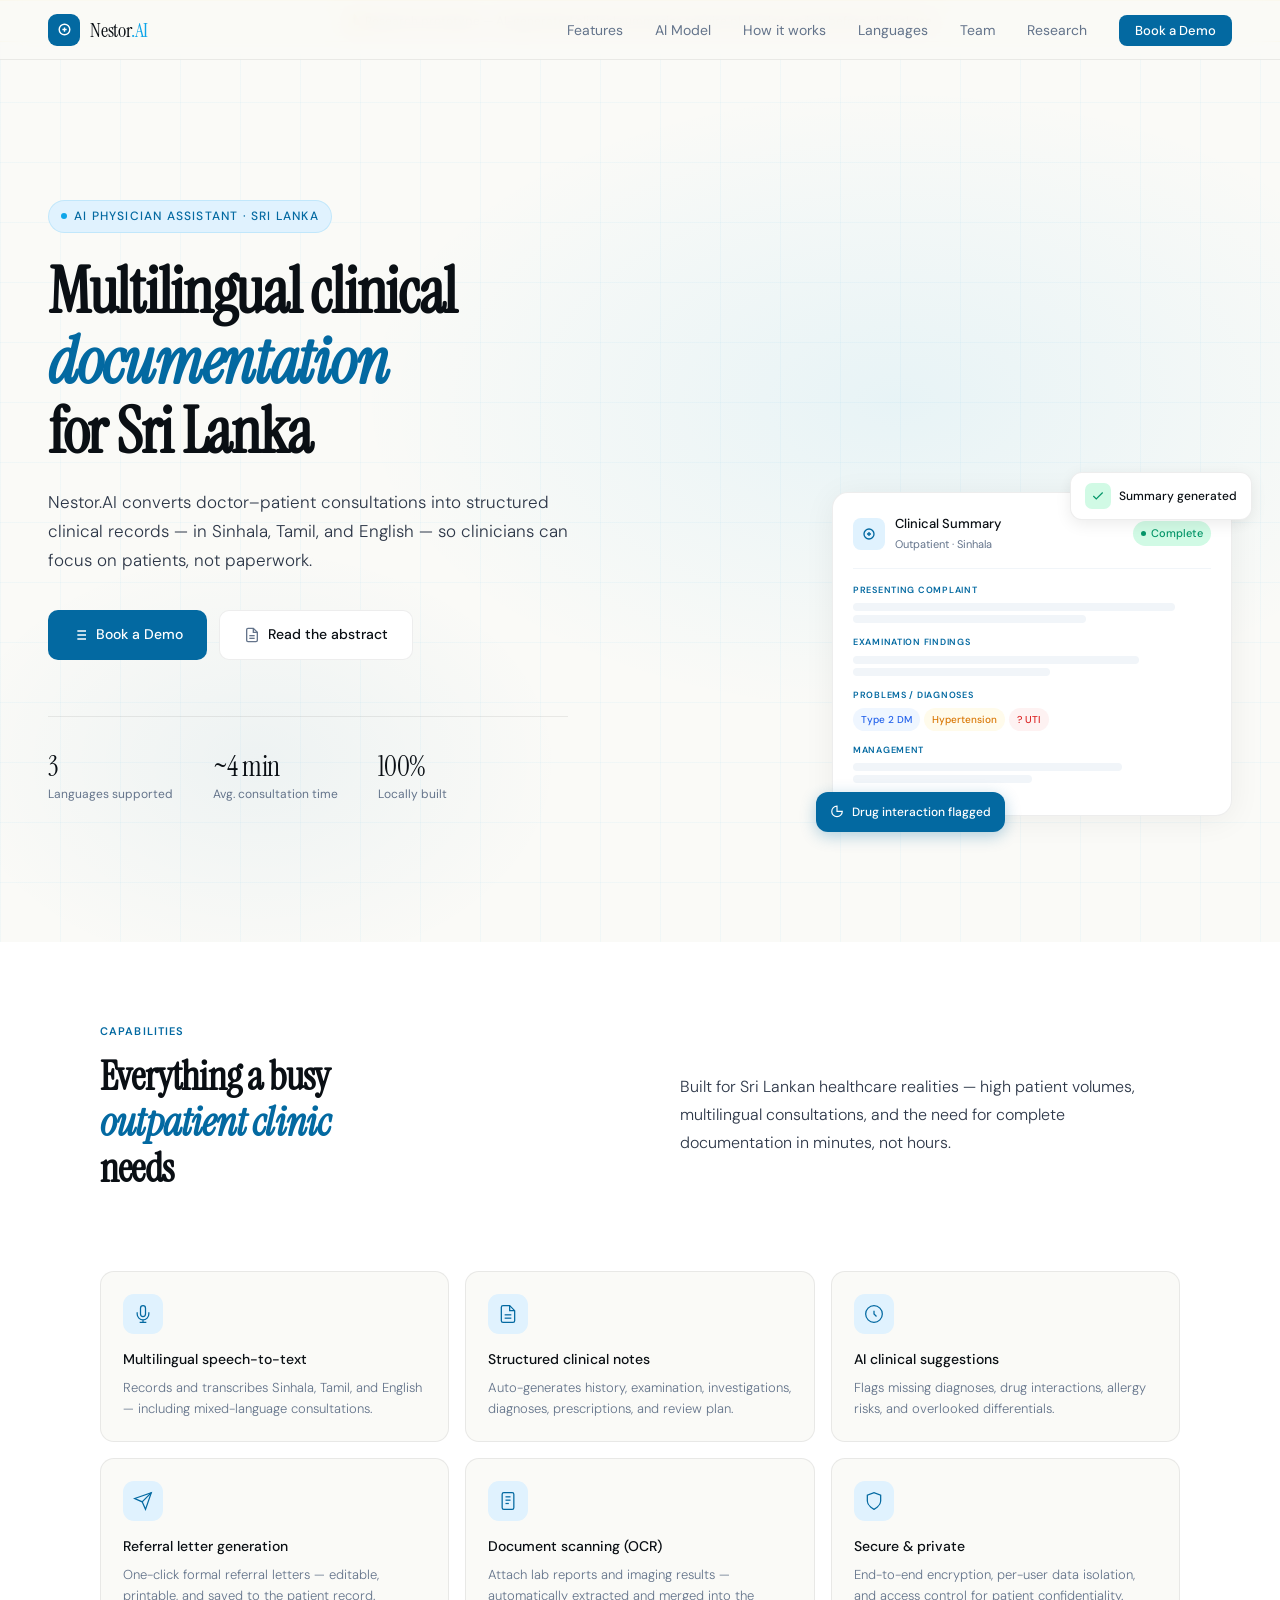
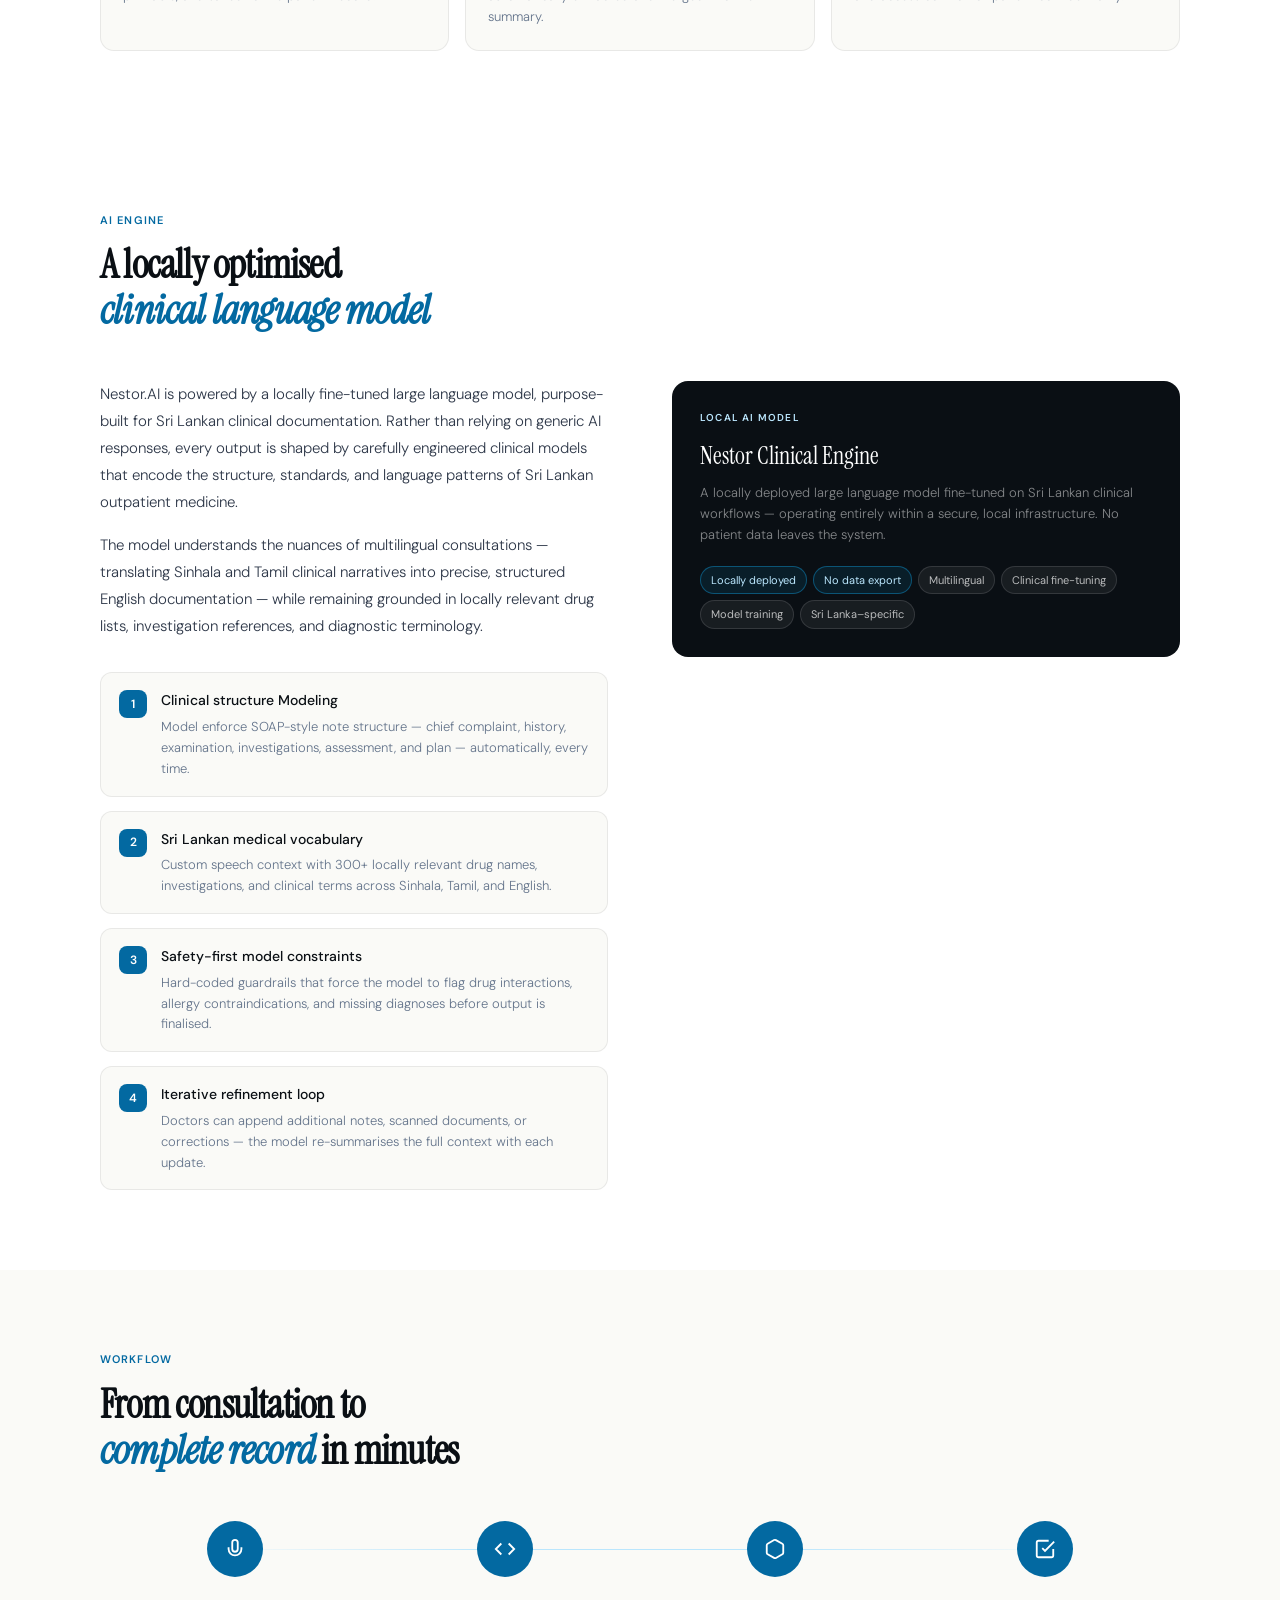
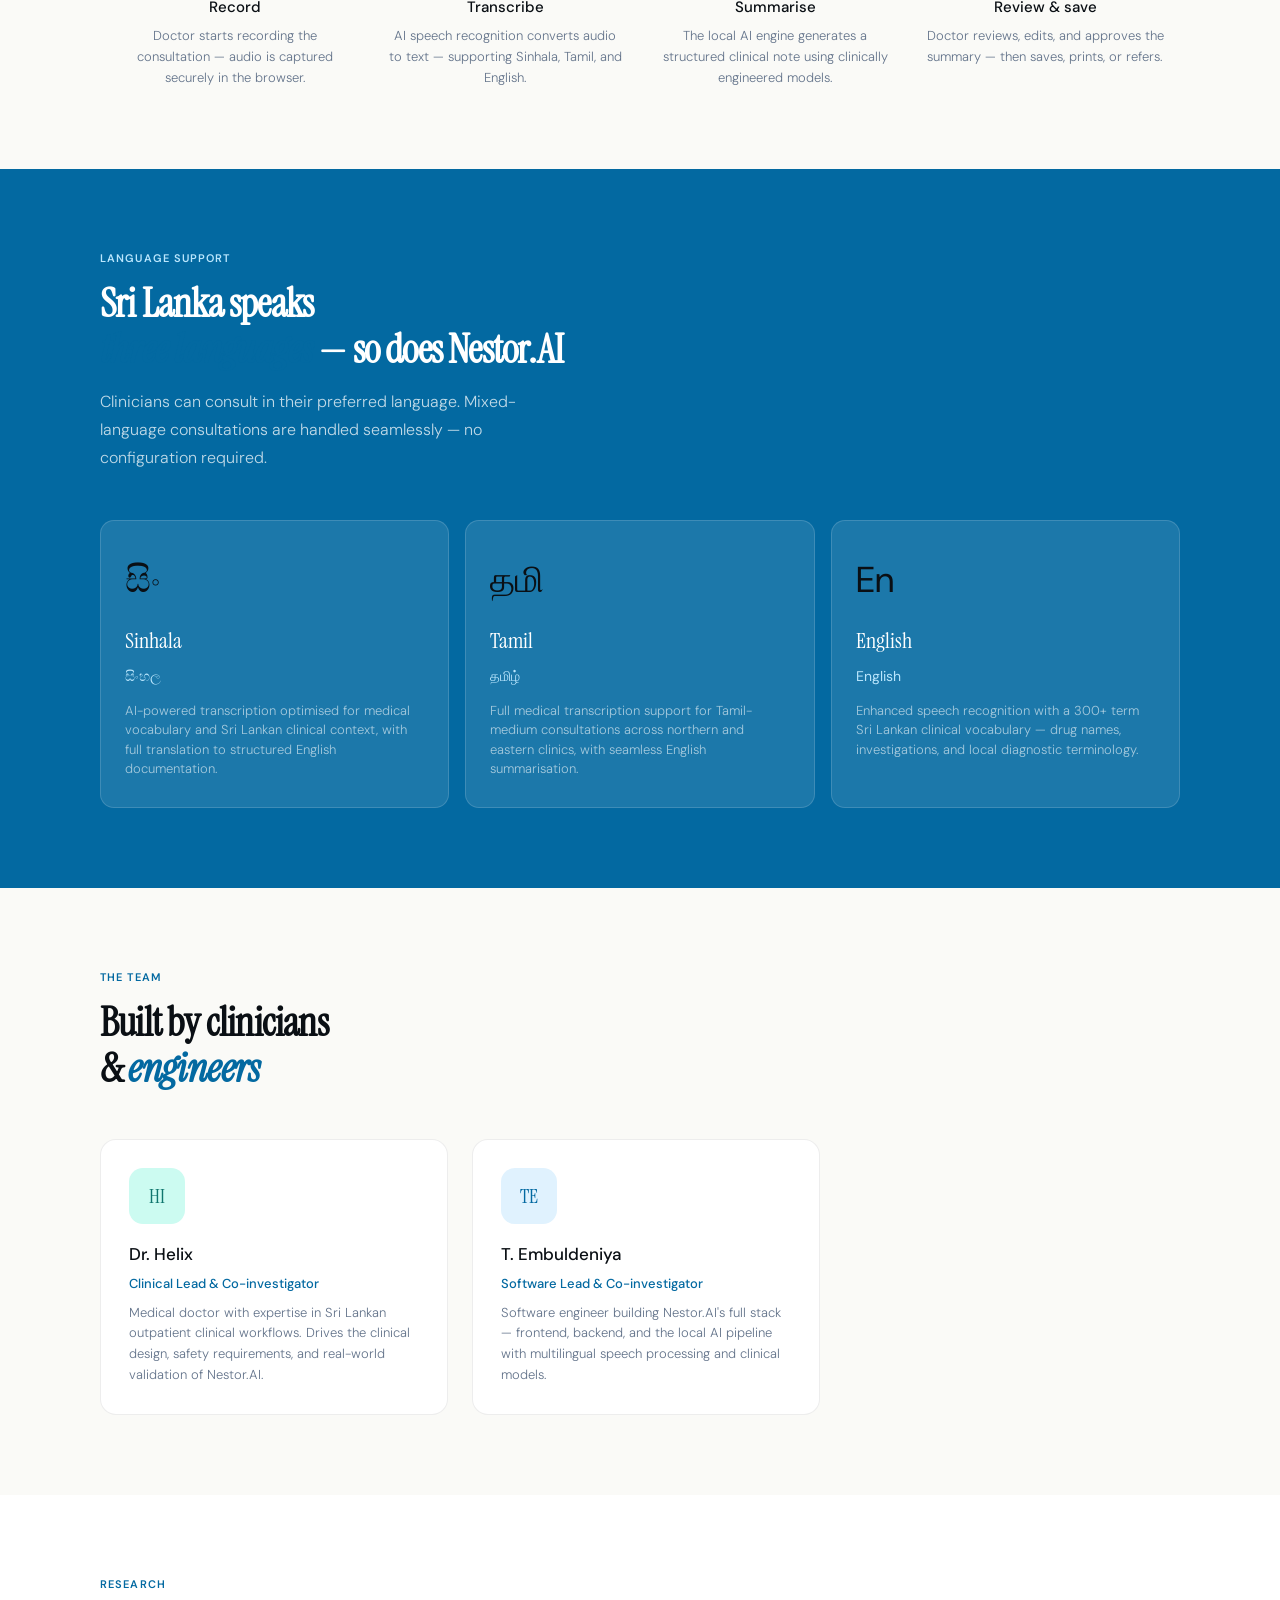
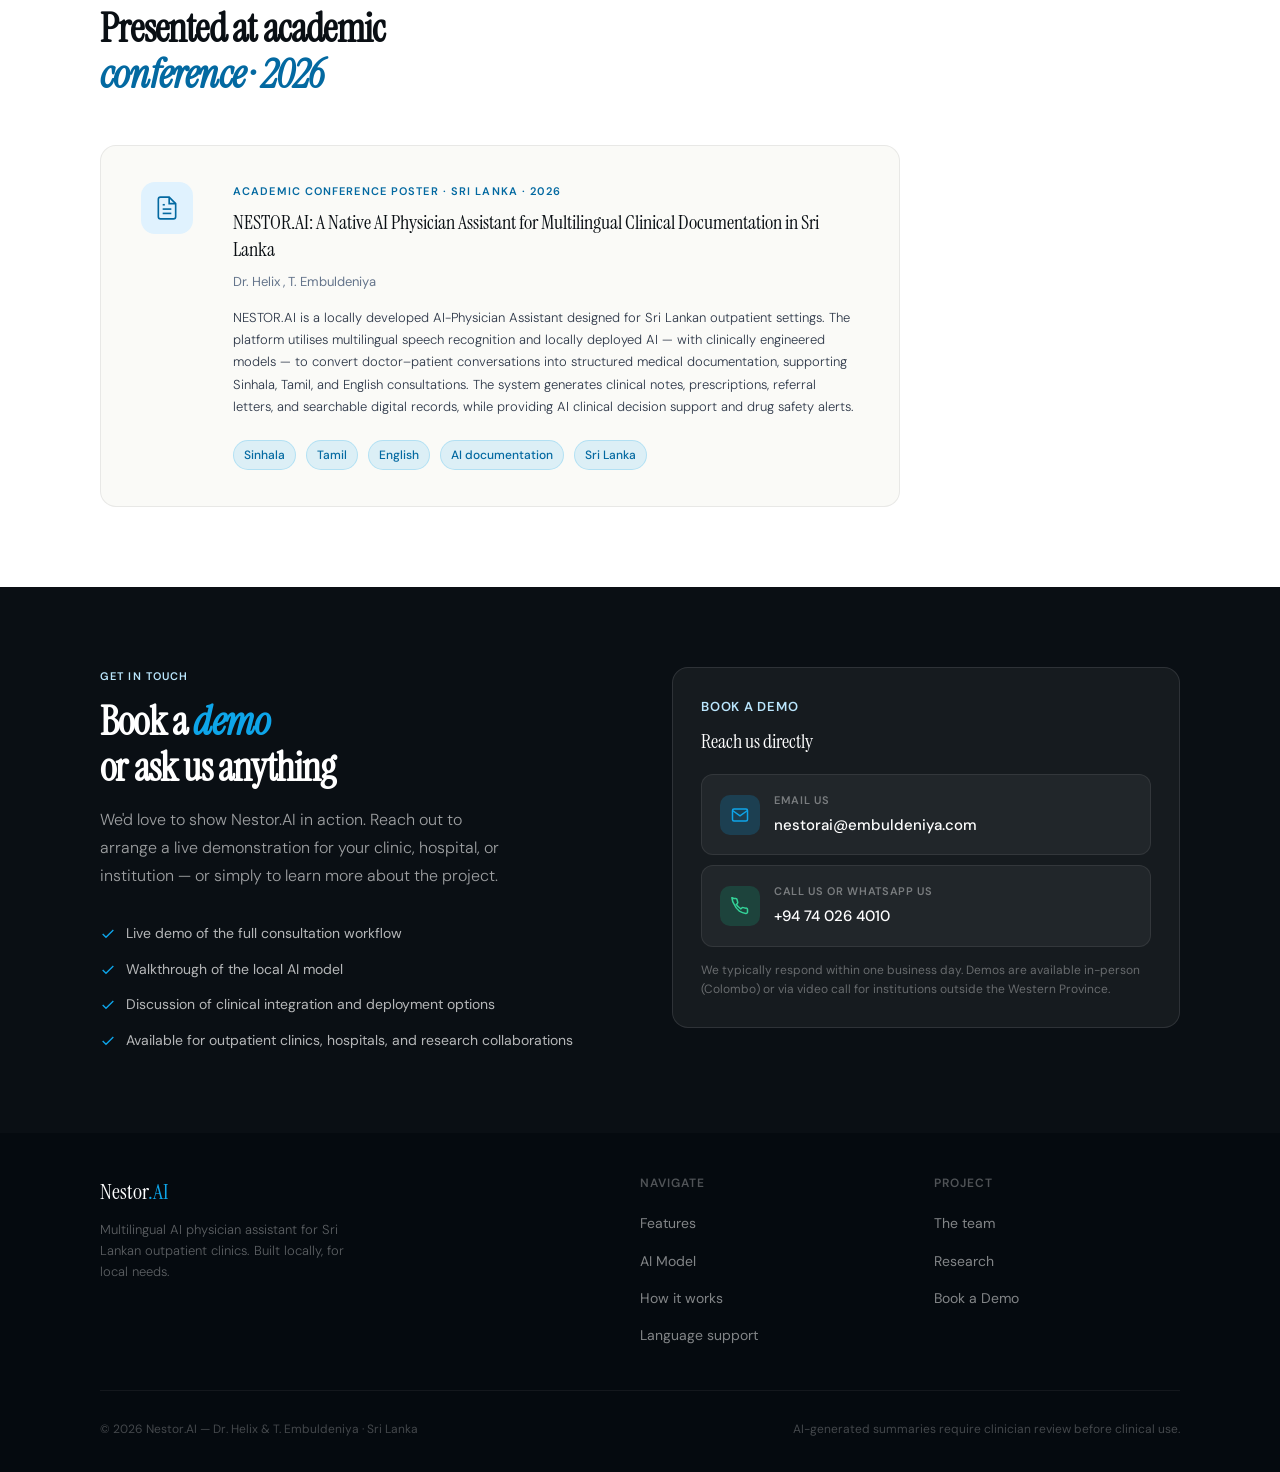
==== index.html @ b570aa09 "fix: correct contact email formatting, update phone label, and revise footer attribution" ====
<!DOCTYPE html>
<html lang="en">

<head>
  <meta charset="UTF-8">
  <meta name="viewport" content="width=device-width, initial-scale=1.0">
  <title>Nestor.AI — AI Physician Assistant for Sri Lanka</title>
  <link rel="preconnect" href="https://fonts.googleapis.com">
  <link
    href="https://fonts.googleapis.com/css2?family=Instrument+Serif:ital@0;1&family=DM+Sans:ital,opsz,wght@0,9..40,300;0,9..40,400;0,9..40,500;1,9..40,300&display=swap"
    rel="stylesheet">
  <style>
    :root {
      --ink: #0a0f14;
      --ink-2: #2d3748;
      --ink-3: #64748b;
      --sky: #0ea5e9;
      --sky-deep: #0369a1;
      --sky-pale: #e0f2fe;
      --sky-mid: #bae6fd;
      --cream: #fafaf7;
      --white: #ffffff;
      --border: rgba(14, 165, 233, 0.15);
      --border-soft: rgba(0, 0, 0, 0.07);
    }

    *,
    *::before,
    *::after {
      box-sizing: border-box;
      margin: 0;
      padding: 0;
    }

    html {
      scroll-behavior: smooth;
    }

    body {
      font-family: 'DM Sans', sans-serif;
      background: var(--cream);
      color: var(--ink);
      font-size: 16px;
      line-height: 1.7;
      overflow-x: hidden;
    }

    /* ── NAV ── */
    nav {
      position: fixed;
      top: 0;
      left: 0;
      right: 0;
      z-index: 100;
      padding: 0 48px;
      height: 60px;
      display: flex;
      align-items: center;
      justify-content: space-between;
      background: rgba(250, 250, 247, 0.88);
      backdrop-filter: blur(12px);
      border-bottom: 1px solid var(--border-soft);
    }

    .nav-brand {
      display: flex;
      align-items: center;
      gap: 10px;
      text-decoration: none;
    }

    .nav-dot {
      width: 32px;
      height: 32px;
      background: var(--sky-deep);
      border-radius: 9px;
      display: flex;
      align-items: center;
      justify-content: center;
    }

    .nav-dot svg {
      width: 17px;
      height: 17px;
      stroke: white;
      fill: none;
    }

    .nav-logo-text {
      font-family: 'Instrument Serif', serif;
      font-size: 20px;
      color: var(--ink);
      letter-spacing: -0.01em;
    }

    .nav-logo-text span {
      color: var(--sky);
    }

    .nav-links {
      display: flex;
      align-items: center;
      gap: 32px;
      list-style: none;
    }

    .nav-links a {
      font-size: 14px;
      font-weight: 400;
      color: var(--ink-3);
      text-decoration: none;
      transition: color 0.2s;
    }

    .nav-links a:hover {
      color: var(--ink);
    }

    .nav-cta {
      background: var(--sky-deep);
      color: white !important;
      padding: 7px 16px;
      border-radius: 8px;
      font-weight: 500 !important;
      font-size: 13px !important;
      transition: background 0.2s !important;
    }

    .nav-cta:hover {
      background: #075985 !important;
      color: white !important;
    }

    /* ── HERO ── */
    .hero {
      min-height: 100vh;
      display: flex;
      align-items: center;
      padding: 100px 48px 80px;
      position: relative;
      overflow: hidden;
    }

    .hero-bg {
      position: absolute;
      inset: 0;
      background: radial-gradient(ellipse 60% 50% at 70% 40%, rgba(14, 165, 233, 0.08) 0%, transparent 70%),
        radial-gradient(ellipse 40% 40% at 20% 80%, rgba(3, 105, 161, 0.05) 0%, transparent 60%);
      pointer-events: none;
    }

    .hero-grid-lines {
      position: absolute;
      inset: 0;
      background-image: linear-gradient(rgba(14, 165, 233, 0.04) 1px, transparent 1px), linear-gradient(90deg, rgba(14, 165, 233, 0.04) 1px, transparent 1px);
      background-size: 60px 60px;
      pointer-events: none;
    }

    .hero-content {
      max-width: 640px;
      position: relative;
      z-index: 1;
      animation: fadeUp 0.8s ease both;
    }

    @keyframes fadeUp {
      from {
        opacity: 0;
        transform: translateY(28px);
      }

      to {
        opacity: 1;
        transform: translateY(0);
      }
    }

    .hero-eyebrow {
      display: inline-flex;
      align-items: center;
      gap: 7px;
      font-size: 12px;
      font-weight: 500;
      letter-spacing: 0.1em;
      text-transform: uppercase;
      color: var(--sky-deep);
      background: var(--sky-pale);
      border: 1px solid var(--border);
      padding: 5px 12px;
      border-radius: 20px;
      margin-bottom: 24px;
    }

    .hero-eyebrow span {
      width: 6px;
      height: 6px;
      background: var(--sky);
      border-radius: 50%;
      animation: pulse 2s ease-in-out infinite;
    }

    @keyframes pulse {

      0%,
      100% {
        opacity: 1;
        transform: scale(1);
      }

      50% {
        opacity: 0.5;
        transform: scale(0.8);
      }
    }

    .hero h1 {
      font-family: 'Instrument Serif', serif;
      font-size: clamp(40px, 5.5vw, 64px);
      line-height: 1.1;
      letter-spacing: -0.02em;
      color: var(--ink);
      margin-bottom: 20px;
    }

    .hero h1 em {
      font-style: italic;
      color: var(--sky-deep);
    }

    .hero-sub {
      font-size: 17px;
      font-weight: 300;
      color: var(--ink-2);
      line-height: 1.7;
      max-width: 520px;
      margin-bottom: 36px;
    }

    .hero-actions {
      display: flex;
      gap: 12px;
      flex-wrap: wrap;
      margin-bottom: 56px;
    }

    .btn-primary {
      display: inline-flex;
      align-items: center;
      gap: 8px;
      background: var(--sky-deep);
      color: white;
      padding: 12px 24px;
      border-radius: 10px;
      font-size: 14px;
      font-weight: 500;
      text-decoration: none;
      transition: background 0.2s, transform 0.15s;
      border: none;
      cursor: pointer;
    }

    .btn-primary:hover {
      background: #075985;
      transform: translateY(-1px);
    }

    .btn-primary svg {
      width: 16px;
      height: 16px;
      stroke: white;
      fill: none;
    }

    .btn-secondary {
      display: inline-flex;
      align-items: center;
      gap: 8px;
      background: white;
      color: var(--ink);
      padding: 12px 24px;
      border-radius: 10px;
      font-size: 14px;
      font-weight: 500;
      text-decoration: none;
      border: 1px solid var(--border-soft);
      transition: border-color 0.2s, transform 0.15s;
      cursor: pointer;
    }

    .btn-secondary:hover {
      border-color: var(--sky-mid);
      transform: translateY(-1px);
    }

    .btn-secondary svg {
      width: 16px;
      height: 16px;
      stroke: var(--ink-3);
      fill: none;
    }

    .hero-stats {
      display: flex;
      gap: 40px;
      padding-top: 36px;
      border-top: 1px solid var(--border-soft);
    }

    .stat-num {
      font-family: 'Instrument Serif', serif;
      font-size: 28px;
      color: var(--ink);
      letter-spacing: -0.02em;
      line-height: 1;
      margin-bottom: 3px;
    }

    .stat-label {
      font-size: 12px;
      color: var(--ink-3);
      font-weight: 400;
    }

    /* Hero visual */
    .hero-visual {
      position: absolute;
      right: 48px;
      top: 50%;
      transform: translateY(-50%);
      width: 400px;
      animation: fadeUp 1s 0.2s ease both;
    }

    .mock-card {
      background: white;
      border: 1px solid var(--border-soft);
      border-radius: 16px;
      padding: 20px;
      box-shadow: 0 4px 32px rgba(0, 0, 0, 0.06);
    }

    .mock-header {
      display: flex;
      align-items: center;
      gap: 10px;
      padding-bottom: 14px;
      border-bottom: 1px solid #f1f5f9;
      margin-bottom: 14px;
    }

    .mock-avatar {
      width: 32px;
      height: 32px;
      background: var(--sky-pale);
      border-radius: 8px;
      display: flex;
      align-items: center;
      justify-content: center;
    }

    .mock-avatar svg {
      width: 16px;
      height: 16px;
      stroke: var(--sky-deep);
      fill: none;
    }

    .mock-title {
      font-size: 13px;
      font-weight: 500;
      color: var(--ink);
    }

    .mock-sub {
      font-size: 11px;
      color: var(--ink-3);
    }

    .mock-status {
      margin-left: auto;
      display: flex;
      align-items: center;
      gap: 5px;
      font-size: 11px;
      color: #059669;
      background: #d1fae5;
      padding: 3px 8px;
      border-radius: 20px;
      font-weight: 500;
    }

    .mock-status span {
      width: 5px;
      height: 5px;
      background: #059669;
      border-radius: 50%;
    }

    .mock-section {
      margin-bottom: 12px;
    }

    .mock-label {
      font-size: 9px;
      font-weight: 600;
      letter-spacing: 0.08em;
      text-transform: uppercase;
      color: var(--sky-deep);
      margin-bottom: 5px;
    }

    .mock-line {
      height: 8px;
      background: #f1f5f9;
      border-radius: 4px;
      margin-bottom: 4px;
    }

    .mock-pills {
      display: flex;
      gap: 4px;
      flex-wrap: wrap;
    }

    .mock-pill {
      font-size: 10px;
      padding: 3px 8px;
      border-radius: 12px;
      font-weight: 500;
    }

    .pill-red {
      background: #fef2f2;
      color: #dc2626;
    }

    .pill-blue {
      background: #eff6ff;
      color: #2563eb;
    }

    .pill-amber {
      background: #fffbeb;
      color: #d97706;
    }

    .mock-floating {
      position: absolute;
      top: -20px;
      right: -20px;
      background: white;
      border: 1px solid var(--border-soft);
      border-radius: 12px;
      padding: 10px 14px;
      box-shadow: 0 4px 16px rgba(0, 0, 0, 0.08);
      display: flex;
      align-items: center;
      gap: 8px;
      font-size: 12px;
      font-weight: 500;
      color: var(--ink);
      animation: float 4s ease-in-out infinite;
    }

    @keyframes float {

      0%,
      100% {
        transform: translateY(0);
      }

      50% {
        transform: translateY(-6px);
      }
    }

    .mock-floating-icon {
      width: 26px;
      height: 26px;
      background: #d1fae5;
      border-radius: 7px;
      display: flex;
      align-items: center;
      justify-content: center;
    }

    .mock-floating-icon svg {
      width: 14px;
      height: 14px;
      stroke: #059669;
      fill: none;
    }

    .mock-floating-2 {
      position: absolute;
      bottom: -16px;
      left: -16px;
      background: var(--sky-deep);
      border-radius: 12px;
      padding: 10px 14px;
      display: flex;
      align-items: center;
      gap: 8px;
      font-size: 12px;
      font-weight: 500;
      color: white;
      animation: float 4s 1s ease-in-out infinite;
      box-shadow: 0 4px 16px rgba(3, 105, 161, 0.3);
    }

    /* ── SECTION BASE ── */
    section {
      padding: 80px 48px;
    }

    .section-inner {
      max-width: 1080px;
      margin: 0 auto;
    }

    .section-label {
      font-size: 11px;
      font-weight: 600;
      letter-spacing: 0.1em;
      text-transform: uppercase;
      color: var(--sky-deep);
      margin-bottom: 12px;
    }

    .section-title {
      font-family: 'Instrument Serif', serif;
      font-size: clamp(28px, 3.5vw, 40px);
      line-height: 1.15;
      letter-spacing: -0.02em;
      color: var(--ink);
      margin-bottom: 16px;
    }

    .section-title em {
      font-style: italic;
      color: var(--sky-deep);
    }

    .section-body {
      font-size: 16px;
      font-weight: 300;
      color: var(--ink-2);
      max-width: 520px;
      line-height: 1.75;
    }

    /* ── FEATURES ── */
    #features {
      background: white;
    }

    .features-intro {
      display: grid;
      grid-template-columns: 1fr 1fr;
      gap: 80px;
      align-items: center;
      margin-bottom: 64px;
    }

    .feature-grid {
      display: grid;
      grid-template-columns: repeat(3, 1fr);
      gap: 16px;
    }

    .feat-card {
      background: var(--cream);
      border: 1px solid var(--border-soft);
      border-radius: 14px;
      padding: 22px;
      transition: box-shadow 0.2s, transform 0.2s;
    }

    .feat-card:hover {
      box-shadow: 0 8px 32px rgba(0, 0, 0, 0.06);
      transform: translateY(-2px);
    }

    .feat-icon {
      width: 40px;
      height: 40px;
      border-radius: 11px;
      background: var(--sky-pale);
      display: flex;
      align-items: center;
      justify-content: center;
      margin-bottom: 14px;
    }

    .feat-icon svg {
      width: 20px;
      height: 20px;
      stroke: var(--sky-deep);
      fill: none;
    }

    .feat-name {
      font-size: 14px;
      font-weight: 500;
      color: var(--ink);
      margin-bottom: 6px;
    }

    .feat-desc {
      font-size: 13px;
      font-weight: 300;
      color: var(--ink-3);
      line-height: 1.6;
    }

    /* ── FLOW ── */
    #how-it-works {
      background: var(--cream);
    }

    .flow-steps {
      display: grid;
      grid-template-columns: repeat(4, 1fr);
      gap: 0;
      position: relative;
      margin-top: 48px;
    }

    .flow-steps::before {
      content: '';
      position: absolute;
      top: 28px;
      left: 10%;
      right: 10%;
      height: 1px;
      background: linear-gradient(90deg, transparent, var(--sky-mid), var(--sky-mid), transparent);
    }

    .flow-step {
      text-align: center;
      padding: 0 16px;
      position: relative;
    }

    .step-icon {
      width: 56px;
      height: 56px;
      background: var(--sky-deep);
      border-radius: 50%;
      display: flex;
      align-items: center;
      justify-content: center;
      margin: 0 auto 18px;
      position: relative;
      z-index: 1;
    }

    .step-icon svg {
      width: 22px;
      height: 22px;
      stroke: white;
      fill: none;
    }

    .step-title {
      font-size: 15px;
      font-weight: 500;
      color: var(--ink);
      margin-bottom: 6px;
    }

    .step-desc {
      font-size: 13px;
      font-weight: 300;
      color: var(--ink-3);
      line-height: 1.6;
    }

    /* ── LOCAL AI MODEL ── */
    #ai-model {
      background: white;
    }

    .ai-model-layout {
      display: grid;
      grid-template-columns: 1fr 1fr;
      gap: 64px;
      align-items: start;
      margin-top: 48px;
    }

    .ai-model-intro {}

    .ai-model-intro p {
      font-size: 15px;
      font-weight: 300;
      color: var(--ink-2);
      line-height: 1.8;
      margin-bottom: 16px;
    }

    .prompt-pillars {
      display: flex;
      flex-direction: column;
      gap: 14px;
      margin-top: 32px;
    }

    .pillar {
      display: flex;
      align-items: flex-start;
      gap: 14px;
      background: var(--cream);
      border: 1px solid var(--border-soft);
      border-radius: 12px;
      padding: 16px 18px;
      transition: border-color 0.2s, box-shadow 0.2s;
    }

    .pillar:hover {
      border-color: var(--sky-mid);
      box-shadow: 0 4px 20px rgba(14, 165, 233, 0.07);
    }

    .pillar-num {
      width: 28px;
      height: 28px;
      border-radius: 8px;
      background: var(--sky-deep);
      color: white;
      font-size: 12px;
      font-weight: 600;
      display: flex;
      align-items: center;
      justify-content: center;
      flex-shrink: 0;
      margin-top: 1px;
    }

    .pillar-title {
      font-size: 14px;
      font-weight: 500;
      color: var(--ink);
      margin-bottom: 4px;
    }

    .pillar-desc {
      font-size: 13px;
      font-weight: 300;
      color: var(--ink-3);
      line-height: 1.6;
    }

    .ai-model-right {}

    .model-card {
      background: var(--ink);
      border-radius: 16px;
      padding: 28px;
      color: white;
      margin-bottom: 16px;
    }

    .model-card-label {
      font-size: 10px;
      font-weight: 600;
      letter-spacing: 0.12em;
      text-transform: uppercase;
      color: var(--sky-mid);
      margin-bottom: 10px;
    }

    .model-card-name {
      font-family: 'Instrument Serif', serif;
      font-size: 24px;
      color: white;
      margin-bottom: 6px;
    }

    .model-card-sub {
      font-size: 13px;
      color: rgba(255, 255, 255, 0.5);
      font-weight: 300;
      margin-bottom: 20px;
      line-height: 1.6;
    }

    .model-badges {
      display: flex;
      flex-wrap: wrap;
      gap: 6px;
    }

    .model-badge {
      font-size: 11px;
      padding: 4px 10px;
      border-radius: 20px;
      border: 1px solid rgba(255, 255, 255, 0.12);
      color: rgba(255, 255, 255, 0.7);
      background: rgba(255, 255, 255, 0.06);
    }

    .model-badge.highlight {
      border-color: rgba(14, 165, 233, 0.4);
      color: var(--sky-mid);
      background: rgba(14, 165, 233, 0.1);
    }

    .prompt-samples {
      display: flex;
      flex-direction: column;
      gap: 10px;
    }

    .prompt-sample {
      background: var(--cream);
      border: 1px solid var(--border-soft);
      border-radius: 10px;
      padding: 14px 16px;
      display: flex;
      align-items: flex-start;
      gap: 10px;
    }

    .prompt-tag {
      font-size: 10px;
      font-weight: 600;
      letter-spacing: 0.06em;
      text-transform: uppercase;
      color: var(--sky-deep);
      background: var(--sky-pale);
      padding: 2px 8px;
      border-radius: 6px;
      flex-shrink: 0;
      margin-top: 1px;
    }

    .prompt-text {
      font-size: 12px;
      color: var(--ink-2);
      line-height: 1.55;
      font-style: italic;
    }

    /* ── LANGUAGES ── */
    #languages {
      background: var(--sky-deep);
    }

    #languages .section-label {
      color: var(--sky-mid);
    }

    #languages .section-title {
      color: white;
    }

    #languages .section-body {
      color: rgba(255, 255, 255, 0.75);
      max-width: 440px;
    }

    .lang-grid {
      display: grid;
      grid-template-columns: repeat(3, 1fr);
      gap: 16px;
      margin-top: 48px;
    }

    .lang-card {
      background: rgba(255, 255, 255, 0.1);
      border: 1px solid rgba(255, 255, 255, 0.15);
      border-radius: 14px;
      padding: 28px 24px;
      transition: background 0.2s;
    }

    .lang-card:hover {
      background: rgba(255, 255, 255, 0.15);
    }

    .lang-script {
      font-size: 36px;
      margin-bottom: 12px;
    }

    .lang-name {
      font-family: 'Instrument Serif', serif;
      font-size: 22px;
      color: white;
      margin-bottom: 6px;
    }

    .lang-native {
      font-size: 14px;
      color: var(--sky-mid);
      margin-bottom: 12px;
    }

    .lang-note {
      font-size: 13px;
      color: rgba(255, 255, 255, 0.6);
      font-weight: 300;
      line-height: 1.5;
    }

    /* ── TEAM ── */
    #team {
      background: var(--cream);
    }

    .team-grid {
      display: grid;
      grid-template-columns: repeat(2, 1fr);
      gap: 24px;
      margin-top: 48px;
      max-width: 720px;
    }

    .team-card {
      background: white;
      border: 1px solid var(--border-soft);
      border-radius: 16px;
      padding: 28px;
      transition: box-shadow 0.2s;
    }

    .team-card:hover {
      box-shadow: 0 8px 32px rgba(0, 0, 0, 0.06);
    }

    .team-avatar {
      width: 56px;
      height: 56px;
      border-radius: 14px;
      display: flex;
      align-items: center;
      justify-content: center;
      font-family: 'Instrument Serif', serif;
      font-size: 20px;
      margin-bottom: 16px;
    }

    .avatar-teal {
      background: #ccfbf1;
      color: #0f766e;
    }

    .avatar-blue {
      background: var(--sky-pale);
      color: var(--sky-deep);
    }

    .team-name {
      font-size: 17px;
      font-weight: 500;
      color: var(--ink);
      margin-bottom: 4px;
    }

    .team-role {
      font-size: 13px;
      color: var(--sky-deep);
      font-weight: 500;
      margin-bottom: 8px;
    }

    .team-bio {
      font-size: 13px;
      color: var(--ink-3);
      font-weight: 300;
      line-height: 1.6;
    }

    /* ── PAPER ── */
    #paper {
      background: white;
    }

    .paper-card {
      background: var(--cream);
      border: 1px solid var(--border-soft);
      border-radius: 16px;
      padding: 36px 40px;
      display: flex;
      gap: 40px;
      align-items: flex-start;
      max-width: 800px;
      margin-top: 48px;
      transition: box-shadow 0.2s;
    }

    .paper-card:hover {
      box-shadow: 0 8px 32px rgba(0, 0, 0, 0.06);
    }

    .paper-icon {
      width: 52px;
      height: 52px;
      background: var(--sky-pale);
      border-radius: 14px;
      display: flex;
      align-items: center;
      justify-content: center;
      flex-shrink: 0;
    }

    .paper-icon svg {
      width: 26px;
      height: 26px;
      stroke: var(--sky-deep);
      fill: none;
    }

    .paper-venue {
      font-size: 11px;
      font-weight: 600;
      letter-spacing: 0.1em;
      text-transform: uppercase;
      color: var(--sky-deep);
      margin-bottom: 8px;
    }

    .paper-title {
      font-family: 'Instrument Serif', serif;
      font-size: 20px;
      color: var(--ink);
      line-height: 1.35;
      margin-bottom: 8px;
    }

    .paper-authors {
      font-size: 13px;
      color: var(--ink-3);
      font-weight: 400;
      margin-bottom: 14px;
    }

    .paper-abstract {
      font-size: 13px;
      color: var(--ink-2);
      font-weight: 300;
      line-height: 1.7;
      margin-bottom: 16px;
    }

    .badge-lang {
      display: inline-flex;
      align-items: center;
      gap: 4px;
      background: rgba(14, 165, 233, 0.12);
      color: var(--sky-deep);
      border: 1px solid rgba(14, 165, 233, 0.2);
      padding: 4px 10px;
      border-radius: 20px;
      font-size: 12px;
      font-weight: 500;
      margin-right: 6px;
      margin-top: 6px;
    }

    /* ── CONTACT / DEMO ── */
    #contact {
      background: var(--ink);
    }

    .contact-layout {
      display: grid;
      grid-template-columns: 1fr 1fr;
      gap: 64px;
      align-items: start;
    }

    .contact-intro .section-label {
      color: var(--sky-mid);
    }

    .contact-intro .section-title {
      color: white;
    }

    .contact-intro .section-body {
      color: rgba(255, 255, 255, 0.6);
      max-width: 400px;
      margin-bottom: 32px;
    }

    .contact-highlights {
      display: flex;
      flex-direction: column;
      gap: 12px;
    }

    .contact-highlight {
      display: flex;
      align-items: center;
      gap: 10px;
      font-size: 14px;
      color: rgba(255, 255, 255, 0.7);
    }

    .contact-highlight svg {
      width: 16px;
      height: 16px;
      stroke: var(--sky);
      fill: none;
      flex-shrink: 0;
    }

    .contact-card-panel {
      display: flex;
      flex-direction: column;
      gap: 16px;
    }

    .demo-card {
      background: rgba(255, 255, 255, 0.05);
      border: 1px solid rgba(255, 255, 255, 0.1);
      border-radius: 16px;
      padding: 28px;
    }

    .demo-card-title {
      font-size: 13px;
      font-weight: 600;
      letter-spacing: 0.06em;
      text-transform: uppercase;
      color: var(--sky-mid);
      margin-bottom: 6px;
    }

    .demo-card-head {
      font-family: 'Instrument Serif', serif;
      font-size: 20px;
      color: white;
      margin-bottom: 16px;
    }

    .contact-method {
      display: flex;
      align-items: center;
      gap: 14px;
      background: rgba(255, 255, 255, 0.05);
      border: 1px solid rgba(255, 255, 255, 0.08);
      border-radius: 12px;
      padding: 16px 18px;
      text-decoration: none;
      transition: background 0.2s, border-color 0.2s;
      margin-bottom: 10px;
    }

    .contact-method:last-child {
      margin-bottom: 0;
    }

    .contact-method:hover {
      background: rgba(14, 165, 233, 0.12);
      border-color: rgba(14, 165, 233, 0.3);
    }

    .contact-method-icon {
      width: 40px;
      height: 40px;
      border-radius: 10px;
      display: flex;
      align-items: center;
      justify-content: center;
      flex-shrink: 0;
    }

    .icon-email {
      background: rgba(14, 165, 233, 0.2);
    }

    .icon-phone {
      background: rgba(16, 185, 129, 0.2);
    }

    .contact-method-icon svg {
      width: 18px;
      height: 18px;
      fill: none;
    }

    .icon-email svg {
      stroke: var(--sky);
    }

    .icon-phone svg {
      stroke: #34d399;
    }

    .contact-method-label {
      font-size: 11px;
      font-weight: 600;
      text-transform: uppercase;
      letter-spacing: 0.06em;
      color: rgba(255, 255, 255, 0.4);
      margin-bottom: 3px;
    }

    .contact-method-value {
      font-size: 15px;
      font-weight: 500;
      color: white;
    }

    .demo-note {
      font-size: 12px;
      color: rgba(255, 255, 255, 0.35);
      margin-top: 14px;
      line-height: 1.6;
    }

    /* ── FOOTER ── */
    footer {
      background: #050a0f;
      color: white;
      padding: 40px 48px 32px;
    }

    .footer-inner {
      max-width: 1080px;
      margin: 0 auto;
      display: grid;
      grid-template-columns: 2fr 1fr 1fr;
      gap: 48px;
      padding-bottom: 32px;
      border-bottom: 1px solid rgba(255, 255, 255, 0.06);
    }

    .footer-brand-name {
      font-family: 'Instrument Serif', serif;
      font-size: 22px;
      color: white;
      margin-bottom: 10px;
    }

    .footer-brand-name span {
      color: var(--sky);
    }

    .footer-tagline {
      font-size: 13px;
      color: rgba(255, 255, 255, 0.35);
      font-weight: 300;
      line-height: 1.6;
      max-width: 260px;
    }

    .footer-col-title {
      font-size: 12px;
      font-weight: 600;
      letter-spacing: 0.08em;
      text-transform: uppercase;
      color: rgba(255, 255, 255, 0.3);
      margin-bottom: 16px;
    }

    .footer-links {
      list-style: none;
    }

    .footer-links li {
      margin-bottom: 10px;
    }

    .footer-links a {
      font-size: 14px;
      color: rgba(255, 255, 255, 0.5);
      text-decoration: none;
      transition: color 0.2s;
    }

    .footer-links a:hover {
      color: white;
    }

    .footer-bottom {
      max-width: 1080px;
      margin: 28px auto 0;
      display: flex;
      justify-content: space-between;
      align-items: center;
      font-size: 12px;
      color: rgba(255, 255, 255, 0.25);
    }

    .disclaimer-band {
      background: #fffbeb;
      border-top: 1px solid #fde68a;
      border-bottom: 1px solid #fde68a;
      padding: 10px 48px;
      font-size: 12px;
      color: #92400e;
      text-align: center;
    }

    @media (max-width: 900px) {
      nav {
        padding: 0 24px;
      }

      .nav-links {
        display: none;
      }

      .hero {
        padding: 100px 24px 60px;
        flex-direction: column;
        min-height: auto;
      }

      .hero-visual {
        position: relative;
        right: auto;
        top: auto;
        transform: none;
        width: 100%;
        margin-top: 40px;
      }

      section {
        padding: 60px 24px;
      }

      .features-intro,
      .ai-model-layout,
      .contact-layout {
        grid-template-columns: 1fr;
        gap: 32px;
      }

      .feature-grid {
        grid-template-columns: 1fr 1fr;
      }

      .flow-steps {
        grid-template-columns: 1fr 1fr;
      }

      .flow-steps::before {
        display: none;
      }

      .lang-grid,
      .team-grid {
        grid-template-columns: 1fr;
      }

      .paper-card {
        flex-direction: column;
        gap: 20px;
      }

      .footer-inner {
        grid-template-columns: 1fr;
        gap: 32px;
      }

      .footer-bottom {
        flex-direction: column;
        gap: 8px;
        text-align: center;
      }

      .disclaimer-band {
        padding: 10px 24px;
      }
    }
  </style>
</head>

<body>

  <!-- NAV -->
  <nav>
    <a href="#" class="nav-brand">
      <div class="nav-dot">
        <svg viewBox="0 0 24 24" stroke-width="2">
          <path d="M9 12h6M12 9v6M4.5 12a7.5 7.5 0 1015 0 7.5 7.5 0 00-15 0" />
        </svg>
      </div>
      <span class="nav-logo-text">Nestor<span>.AI</span></span>
    </a>
    <ul class="nav-links">
      <li><a href="#features">Features</a></li>
      <li><a href="#ai-model">AI Model</a></li>
      <li><a href="#how-it-works">How it works</a></li>
      <li><a href="#languages">Languages</a></li>
      <li><a href="#team">Team</a></li>
      <li><a href="#paper">Research</a></li>
      <li><a href="#contact" class="nav-cta">Book a Demo</a></li>
    </ul>
  </nav>

  <!-- DISCLAIMER -->
  <div class="disclaimer-band">
    ⚠️ Research prototype — AI-generated clinical summaries require physician review before clinical use.
  </div>

  <!-- HERO -->
  <section class="hero">
    <div class="hero-bg"></div>
    <div class="hero-grid-lines"></div>
    <div class="hero-content">
      <div class="hero-eyebrow">
        <span></span>
        AI physician assistant · Sri Lanka
      </div>
      <h1>Multilingual clinical<br><em>documentation</em><br>for Sri Lanka</h1>
      <p class="hero-sub">
        Nestor.AI converts doctor–patient consultations into structured clinical records — in Sinhala, Tamil, and
        English — so clinicians can focus on patients, not paperwork.
      </p>
      <div class="hero-actions">
        <a href="#contact" class="btn-primary">
          <svg viewBox="0 0 24 24" stroke-width="2">
            <path d="M8 6h13M8 12h13M8 18h13M3 6h.01M3 12h.01M3 18h.01" />
          </svg>
          Book a Demo
        </a>
        <a href="#paper" class="btn-secondary">
          <svg viewBox="0 0 24 24" stroke-width="2">
            <path d="M14 2H6a2 2 0 00-2 2v16a2 2 0 002 2h12a2 2 0 002-2V8z" />
            <polyline points="14 2 14 8 20 8" />
            <line x1="16" y1="13" x2="8" y2="13" />
            <line x1="16" y1="17" x2="8" y2="17" />
          </svg>
          Read the abstract
        </a>
      </div>
      <div class="hero-stats">
        <div class="stat-item">
          <div class="stat-num">3</div>
          <div class="stat-label">Languages supported</div>
        </div>
        <div class="stat-item">
          <div class="stat-num">~4 min</div>
          <div class="stat-label">Avg. consultation time</div>
        </div>
        <div class="stat-item">
          <div class="stat-num">100%</div>
          <div class="stat-label">Locally built</div>
        </div>
      </div>
    </div>
    <div class="hero-visual">
      <div style="position:relative">
        <div class="mock-floating">
          <div class="mock-floating-icon">
            <svg viewBox="0 0 24 24" stroke-width="2">
              <polyline points="20 6 9 17 4 12" />
            </svg>
          </div>
          Summary generated
        </div>
        <div class="mock-card">
          <div class="mock-header">
            <div class="mock-avatar">
              <svg viewBox="0 0 24 24" stroke-width="2">
                <path d="M9 12h6M12 9v6M4.5 12a7.5 7.5 0 1015 0 7.5 7.5 0 00-15 0" />
              </svg>
            </div>
            <div>
              <div class="mock-title">Clinical Summary</div>
              <div class="mock-sub">Outpatient · Sinhala</div>
            </div>
            <div class="mock-status"><span></span> Complete</div>
          </div>
          <div class="mock-section">
            <div class="mock-label">Presenting complaint</div>
            <div class="mock-line" style="width:90%"></div>
            <div class="mock-line" style="width:65%"></div>
          </div>
          <div class="mock-section">
            <div class="mock-label">Examination findings</div>
            <div class="mock-line" style="width:80%"></div>
            <div class="mock-line" style="width:55%"></div>
          </div>
          <div class="mock-section">
            <div class="mock-label">Problems / Diagnoses</div>
            <div class="mock-pills">
              <span class="mock-pill pill-blue">Type 2 DM</span>
              <span class="mock-pill pill-amber">Hypertension</span>
              <span class="mock-pill pill-red">? UTI</span>
            </div>
          </div>
          <div class="mock-section">
            <div class="mock-label">Management</div>
            <div class="mock-line" style="width:75%"></div>
            <div class="mock-line" style="width:50%"></div>
          </div>
        </div>
        <div class="mock-floating-2">
          <svg viewBox="0 0 24 24" stroke-width="2" style="width:14px;height:14px;stroke:white;fill:none;flex-shrink:0">
            <path d="M12 2a9 9 0 109 9H12V2z" />
          </svg>
          Drug interaction flagged
        </div>
      </div>
    </div>
  </section>

  <!-- FEATURES -->
  <section id="features">
    <div class="section-inner">
      <div class="features-intro">
        <div>
          <div class="section-label">Capabilities</div>
          <h2 class="section-title">Everything a busy<br><em>outpatient clinic</em><br>needs</h2>
        </div>
        <p class="section-body">
          Built for Sri Lankan healthcare realities — high patient volumes, multilingual consultations, and the need for
          complete documentation in minutes, not hours.
        </p>
      </div>
      <div class="feature-grid">
        <div class="feat-card">
          <div class="feat-icon"><svg viewBox="0 0 24 24" stroke-width="1.5">
              <path d="M12 2a3 3 0 00-3 3v7a3 3 0 006 0V5a3 3 0 00-3-3z" />
              <path d="M19 10v2a7 7 0 01-14 0v-2M12 19v3M8 22h8" />
            </svg></div>
          <div class="feat-name">Multilingual speech-to-text</div>
          <div class="feat-desc">Records and transcribes Sinhala, Tamil, and English — including mixed-language
            consultations.</div>
        </div>
        <div class="feat-card">
          <div class="feat-icon"><svg viewBox="0 0 24 24" stroke-width="1.5">
              <path d="M14 2H6a2 2 0 00-2 2v16a2 2 0 002 2h12a2 2 0 002-2V8z" />
              <polyline points="14 2 14 8 20 8" />
              <line x1="16" y1="13" x2="8" y2="13" />
              <line x1="16" y1="17" x2="8" y2="17" />
            </svg></div>
          <div class="feat-name">Structured clinical notes</div>
          <div class="feat-desc">Auto-generates history, examination, investigations, diagnoses, prescriptions, and
            review plan.</div>
        </div>
        <div class="feat-card">
          <div class="feat-icon"><svg viewBox="0 0 24 24" stroke-width="1.5">
              <circle cx="12" cy="12" r="10" />
              <path d="M12 8v4l3 3" />
            </svg></div>
          <div class="feat-name">AI clinical suggestions</div>
          <div class="feat-desc">Flags missing diagnoses, drug interactions, allergy risks, and overlooked
            differentials.</div>
        </div>
        <div class="feat-card">
          <div class="feat-icon"><svg viewBox="0 0 24 24" stroke-width="1.5">
              <line x1="22" y1="2" x2="11" y2="13" />
              <polygon points="22 2 15 22 11 13 2 9 22 2" />
            </svg></div>
          <div class="feat-name">Referral letter generation</div>
          <div class="feat-desc">One-click formal referral letters — editable, printable, and saved to the patient
            record.</div>
        </div>
        <div class="feat-card">
          <div class="feat-icon"><svg viewBox="0 0 24 24" stroke-width="1.5">
              <rect x="5" y="2" width="14" height="20" rx="2" />
              <line x1="9" y1="7" x2="15" y2="7" />
              <line x1="9" y1="11" x2="15" y2="11" />
              <line x1="9" y1="15" x2="13" y2="15" />
            </svg></div>
          <div class="feat-name">Document scanning (OCR)</div>
          <div class="feat-desc">Attach lab reports and imaging results — automatically extracted and merged into the
            summary.</div>
        </div>
        <div class="feat-card">
          <div class="feat-icon"><svg viewBox="0 0 24 24" stroke-width="1.5">
              <path d="M12 22s8-4 8-10V5l-8-3-8 3v7c0 6 8 10 8 10z" />
            </svg></div>
          <div class="feat-name">Secure &amp; private</div>
          <div class="feat-desc">End-to-end encryption, per-user data isolation, and access control for patient
            confidentiality.</div>
        </div>
      </div>
    </div>
  </section>

  <!-- LOCAL AI MODEL -->
  <section id="ai-model">
    <div class="section-inner">
      <div class="section-label">AI Engine</div>
      <h2 class="section-title">A locally optimised<br><em>clinical language model</em></h2>
      <div class="ai-model-layout">
        <div class="ai-model-intro">
          <p>Nestor.AI is powered by a locally fine-tuned large language model, purpose-built for Sri Lankan clinical
            documentation. Rather than relying on generic AI responses, every output is shaped by carefully engineered
            clinical models that encode the structure, standards, and language patterns of Sri Lankan outpatient
            medicine.</p>
          <p>The model understands the nuances of multilingual consultations — translating Sinhala and Tamil clinical
            narratives into precise, structured English documentation — while remaining grounded in locally relevant
            drug lists, investigation references, and diagnostic terminology.</p>

          <div class="prompt-pillars">
            <div class="pillar">
              <div class="pillar-num">1</div>
              <div>
                <div class="pillar-title">Clinical structure Modeling</div>
                <div class="pillar-desc">Model enforce SOAP-style note structure — chief complaint, history,
                  examination, investigations, assessment, and plan — automatically, every time.</div>
              </div>
            </div>
            <div class="pillar">
              <div class="pillar-num">2</div>
              <div>
                <div class="pillar-title">Sri Lankan medical vocabulary</div>
                <div class="pillar-desc">Custom speech context with 300+ locally relevant drug names, investigations,
                  and clinical terms across Sinhala, Tamil, and English.</div>
              </div>
            </div>
            <div class="pillar">
              <div class="pillar-num">3</div>
              <div>
                <div class="pillar-title">Safety-first model constraints</div>
                <div class="pillar-desc">Hard-coded guardrails that force the model to flag drug interactions, allergy
                  contraindications, and missing diagnoses before output is finalised.</div>
              </div>
            </div>
            <div class="pillar">
              <div class="pillar-num">4</div>
              <div>
                <div class="pillar-title">Iterative refinement loop</div>
                <div class="pillar-desc">Doctors can append additional notes, scanned documents, or corrections — the
                  model re-summarises the full context with each update.</div>
              </div>
            </div>
          </div>
        </div>

        <div class="ai-model-right">
          <div class="model-card">
            <div class="model-card-label">Local AI Model</div>
            <div class="model-card-name">Nestor Clinical Engine</div>
            <div class="model-card-sub">A locally deployed large language model fine-tuned on Sri Lankan clinical
              workflows — operating entirely within a secure, local infrastructure. No patient data leaves the system.
            </div>
            <div class="model-badges">
              <span class="model-badge highlight">Locally deployed</span>
              <span class="model-badge highlight">No data export</span>
              <span class="model-badge">Multilingual</span>
              <span class="model-badge">Clinical fine-tuning</span>
              <span class="model-badge">Model training</span>
              <span class="model-badge">Sri Lanka–specific</span>
            </div>
          </div>


        </div>
      </div>
    </div>
  </section>

  <!-- HOW IT WORKS -->
  <section id="how-it-works">
    <div class="section-inner">
      <div class="section-label">Workflow</div>
      <h2 class="section-title">From consultation to<br><em>complete record</em> in minutes</h2>
      <div class="flow-steps">
        <div class="flow-step">
          <div class="step-icon">
            <svg viewBox="0 0 24 24" stroke-width="2">
              <path d="M12 2a3 3 0 00-3 3v7a3 3 0 006 0V5a3 3 0 00-3-3z" />
              <path d="M19 10v2a7 7 0 01-14 0v-2" />
            </svg>
          </div>
          <div class="step-title">Record</div>
          <div class="step-desc">Doctor starts recording the consultation — audio is captured securely in the browser.
          </div>
        </div>
        <div class="flow-step">
          <div class="step-icon">
            <svg viewBox="0 0 24 24" stroke-width="2">
              <polyline points="16 18 22 12 16 6" />
              <polyline points="8 6 2 12 8 18" />
            </svg>
          </div>
          <div class="step-title">Transcribe</div>
          <div class="step-desc">AI speech recognition converts audio to text — supporting Sinhala, Tamil, and English.
          </div>
        </div>
        <div class="flow-step">
          <div class="step-icon">
            <svg viewBox="0 0 24 24" stroke-width="2">
              <path
                d="M21 16V8a2 2 0 00-1-1.73l-7-4a2 2 0 00-2 0l-7 4A2 2 0 003 8v8a2 2 0 001 1.73l7 4a2 2 0 002 0l7-4A2 2 0 0021 16z" />
            </svg>
          </div>
          <div class="step-title">Summarise</div>
          <div class="step-desc">The local AI engine generates a structured clinical note using clinically engineered
            models.
          </div>
        </div>
        <div class="flow-step">
          <div class="step-icon">
            <svg viewBox="0 0 24 24" stroke-width="2">
              <path d="M9 11l3 3L22 4" />
              <path d="M21 12v7a2 2 0 01-2 2H5a2 2 0 01-2-2V5a2 2 0 012-2h11" />
            </svg>
          </div>
          <div class="step-title">Review &amp; save</div>
          <div class="step-desc">Doctor reviews, edits, and approves the summary — then saves, prints, or refers.</div>
        </div>
      </div>
    </div>
  </section>

  <!-- LANGUAGES -->
  <section id="languages">
    <div class="section-inner">
      <div class="section-label">Language support</div>
      <h2 class="section-title">Sri Lanka speaks<br><em>three languages</em> — so does Nestor.AI</h2>
      <p class="section-body">Clinicians can consult in their preferred language. Mixed-language consultations are
        handled seamlessly — no configuration required.</p>
      <div class="lang-grid">
        <div class="lang-card">
          <div class="lang-script">සිං</div>
          <div class="lang-name">Sinhala</div>
          <div class="lang-native">සිංහල</div>
          <div class="lang-note">AI-powered transcription optimised for medical vocabulary and Sri Lankan clinical
            context, with full translation to structured English documentation.</div>
        </div>
        <div class="lang-card">
          <div class="lang-script">தமி</div>
          <div class="lang-name">Tamil</div>
          <div class="lang-native">தமிழ்</div>
          <div class="lang-note">Full medical transcription support for Tamil-medium consultations across northern and
            eastern clinics, with seamless English summarisation.</div>
        </div>
        <div class="lang-card">
          <div class="lang-script">En</div>
          <div class="lang-name">English</div>
          <div class="lang-native">English</div>
          <div class="lang-note">Enhanced speech recognition with a 300+ term Sri Lankan clinical vocabulary — drug
            names, investigations, and local diagnostic terminology.</div>
        </div>
      </div>
    </div>
  </section>

  <!-- TEAM -->
  <section id="team">
    <div class="section-inner">
      <div class="section-label">The team</div>
      <h2 class="section-title">Built by clinicians<br>&amp; <em>engineers</em></h2>
      <div class="team-grid">
        <div class="team-card">
          <div class="team-avatar avatar-teal">HI</div>
          <div class="team-name">Dr. Helix </div>
          <div class="team-role">Clinical Lead &amp; Co-investigator</div>
          <div class="team-bio">Medical doctor with expertise in Sri Lankan outpatient clinical workflows. Drives the
            clinical design, safety requirements, and real-world validation of Nestor.AI.</div>
        </div>
        <div class="team-card">
          <div class="team-avatar avatar-blue">TE</div>
          <div class="team-name">T. Embuldeniya</div>
          <div class="team-role">Software Lead &amp; Co-investigator</div>
          <div class="team-bio">Software engineer building Nestor.AI's full stack — frontend, backend, and the local AI
            pipeline with multilingual speech processing and clinical models.</div>
        </div>
      </div>
    </div>
  </section>

  <!-- PAPER -->
  <section id="paper">
    <div class="section-inner">
      <div class="section-label">Research</div>
      <h2 class="section-title">Presented at academic<br><em>conference · 2026</em></h2>
      <div class="paper-card">
        <div class="paper-icon">
          <svg viewBox="0 0 24 24" stroke-width="1.5">
            <path d="M14 2H6a2 2 0 00-2 2v16a2 2 0 002 2h12a2 2 0 002-2V8z" />
            <polyline points="14 2 14 8 20 8" />
            <line x1="16" y1="13" x2="8" y2="13" />
            <line x1="16" y1="17" x2="8" y2="17" />
            <polyline points="10 9 9 9 8 9" />
          </svg>
        </div>
        <div>
          <div class="paper-venue">Academic Conference Poster · Sri Lanka · 2026</div>
          <div class="paper-title">NESTOR.AI: A Native AI Physician Assistant for Multilingual Clinical Documentation in
            Sri Lanka</div>
          <div class="paper-authors">Dr. Helix , T. Embuldeniya</div>
          <div class="paper-abstract">
            NESTOR.AI is a locally developed AI-Physician Assistant designed for Sri Lankan outpatient settings. The
            platform utilises multilingual speech recognition and locally deployed AI — with clinically engineered
            models — to convert doctor–patient conversations into structured medical documentation, supporting Sinhala,
            Tamil, and English consultations. The system generates clinical notes, prescriptions, referral letters, and
            searchable digital records, while providing AI clinical decision support and drug safety alerts.
          </div>
          <div>
            <span class="badge-lang">Sinhala</span>
            <span class="badge-lang">Tamil</span>
            <span class="badge-lang">English</span>
            <span class="badge-lang">AI documentation</span>
            <span class="badge-lang">Sri Lanka</span>
          </div>
        </div>
      </div>
    </div>
  </section>

  <!-- CONTACT / BOOK A DEMO -->
  <section id="contact">
    <div class="section-inner">
      <div class="contact-layout">
        <div class="contact-intro">
          <div class="section-label" style="color:var(--sky-mid)">Get in touch</div>
          <h2 class="section-title" style="color:white">Book a <em style="color:var(--sky)">demo</em><br>or ask us
            anything</h2>
          <p class="section-body" style="color:rgba(255,255,255,0.6);max-width:400px;margin-bottom:32px;">
            We'd love to show Nestor.AI in action. Reach out to arrange a live demonstration for your clinic, hospital,
            or institution — or simply to learn more about the project.
          </p>
          <div class="contact-highlights">
            <div class="contact-highlight">
              <svg viewBox="0 0 24 24" stroke-width="2">
                <polyline points="20 6 9 17 4 12" />
              </svg>
              Live demo of the full consultation workflow
            </div>
            <div class="contact-highlight">
              <svg viewBox="0 0 24 24" stroke-width="2">
                <polyline points="20 6 9 17 4 12" />
              </svg>
              Walkthrough of the local AI model
            </div>
            <div class="contact-highlight">
              <svg viewBox="0 0 24 24" stroke-width="2">
                <polyline points="20 6 9 17 4 12" />
              </svg>
              Discussion of clinical integration and deployment options
            </div>
            <div class="contact-highlight">
              <svg viewBox="0 0 24 24" stroke-width="2">
                <polyline points="20 6 9 17 4 12" />
              </svg>
              Available for outpatient clinics, hospitals, and research collaborations
            </div>
          </div>
        </div>

        <div class="contact-card-panel">
          <div class="demo-card">
            <div class="demo-card-title">Book a demo</div>
            <div class="demo-card-head">Reach us directly</div>

            <a href="mailto:nestorai.demo@gmail.com" class="contact-method">
              <div class="contact-method-icon icon-email">
                <svg viewBox="0 0 24 24" stroke-width="2">
                  <path d="M4 4h16c1.1 0 2 .9 2 2v12c0 1.1-.9 2-2 2H4c-1.1 0-2-.9-2-2V6c0-1.1.9-2 2-2z" />
                  <polyline points="22,6 12,13 2,6" />
                </svg>
              </div>
              <div>
                <div class="contact-method-label">Email us</div>
                <div class="contact-method-value">nestorai@embuldeniya.com</div>
              </div>
            </a>

            <a href="tel:+94771234567" class="contact-method">
              <div class="contact-method-icon icon-phone">
                <svg viewBox="0 0 24 24" stroke-width="2">
                  <path
                    d="M22 16.92v3a2 2 0 01-2.18 2 19.79 19.79 0 01-8.63-3.07A19.5 19.5 0 014.27 9.8a19.79 19.79 0 01-3.07-8.67A2 2 0 013.18 2h3a2 2 0 012 1.72c.127.96.361 1.903.7 2.81a2 2 0 01-.45 2.11L7.09 9.91a16 16 0 006 6l1.27-1.27a2 2 0 012.11-.45c.907.339 1.85.573 2.81.7A2 2 0 0122 16.92z" />
                </svg>
              </div>
              <div>
                <div class="contact-method-label">Call us or Whatsapp us</div>
                <div class="contact-method-value">+94 74 026 4010</div>
              </div>
            </a>

            <p class="demo-note">We typically respond within one business day. Demos are available in-person (Colombo)
              or via video call for institutions outside the Western Province.</p>
          </div>
        </div>
      </div>
    </div>
  </section>

  <!-- FOOTER -->
  <footer>
    <div class="footer-inner">
      <div>
        <div class="footer-brand-name">Nestor<span>.AI</span></div>
        <div class="footer-tagline">Multilingual AI physician assistant for Sri Lankan outpatient clinics. Built
          locally, for local needs.</div>
      </div>
      <div>
        <div class="footer-col-title">Navigate</div>
        <ul class="footer-links">
          <li><a href="#features">Features</a></li>
          <li><a href="#ai-model">AI Model</a></li>
          <li><a href="#how-it-works">How it works</a></li>
          <li><a href="#languages">Language support</a></li>
        </ul>
      </div>
      <div>
        <div class="footer-col-title">Project</div>
        <ul class="footer-links">
          <li><a href="#team">The team</a></li>
          <li><a href="#paper">Research</a></li>
          <li><a href="#contact">Book a Demo</a></li>
        </ul>
      </div>
    </div>
    <div class="footer-bottom">
      <span>© 2026 Nestor.AI — Dr. Helix &amp; T. Embuldeniya · Sri Lanka</span>
      <span>AI-generated summaries require clinician review before clinical use.</span>
    </div>
  </footer>

</body>

</html>
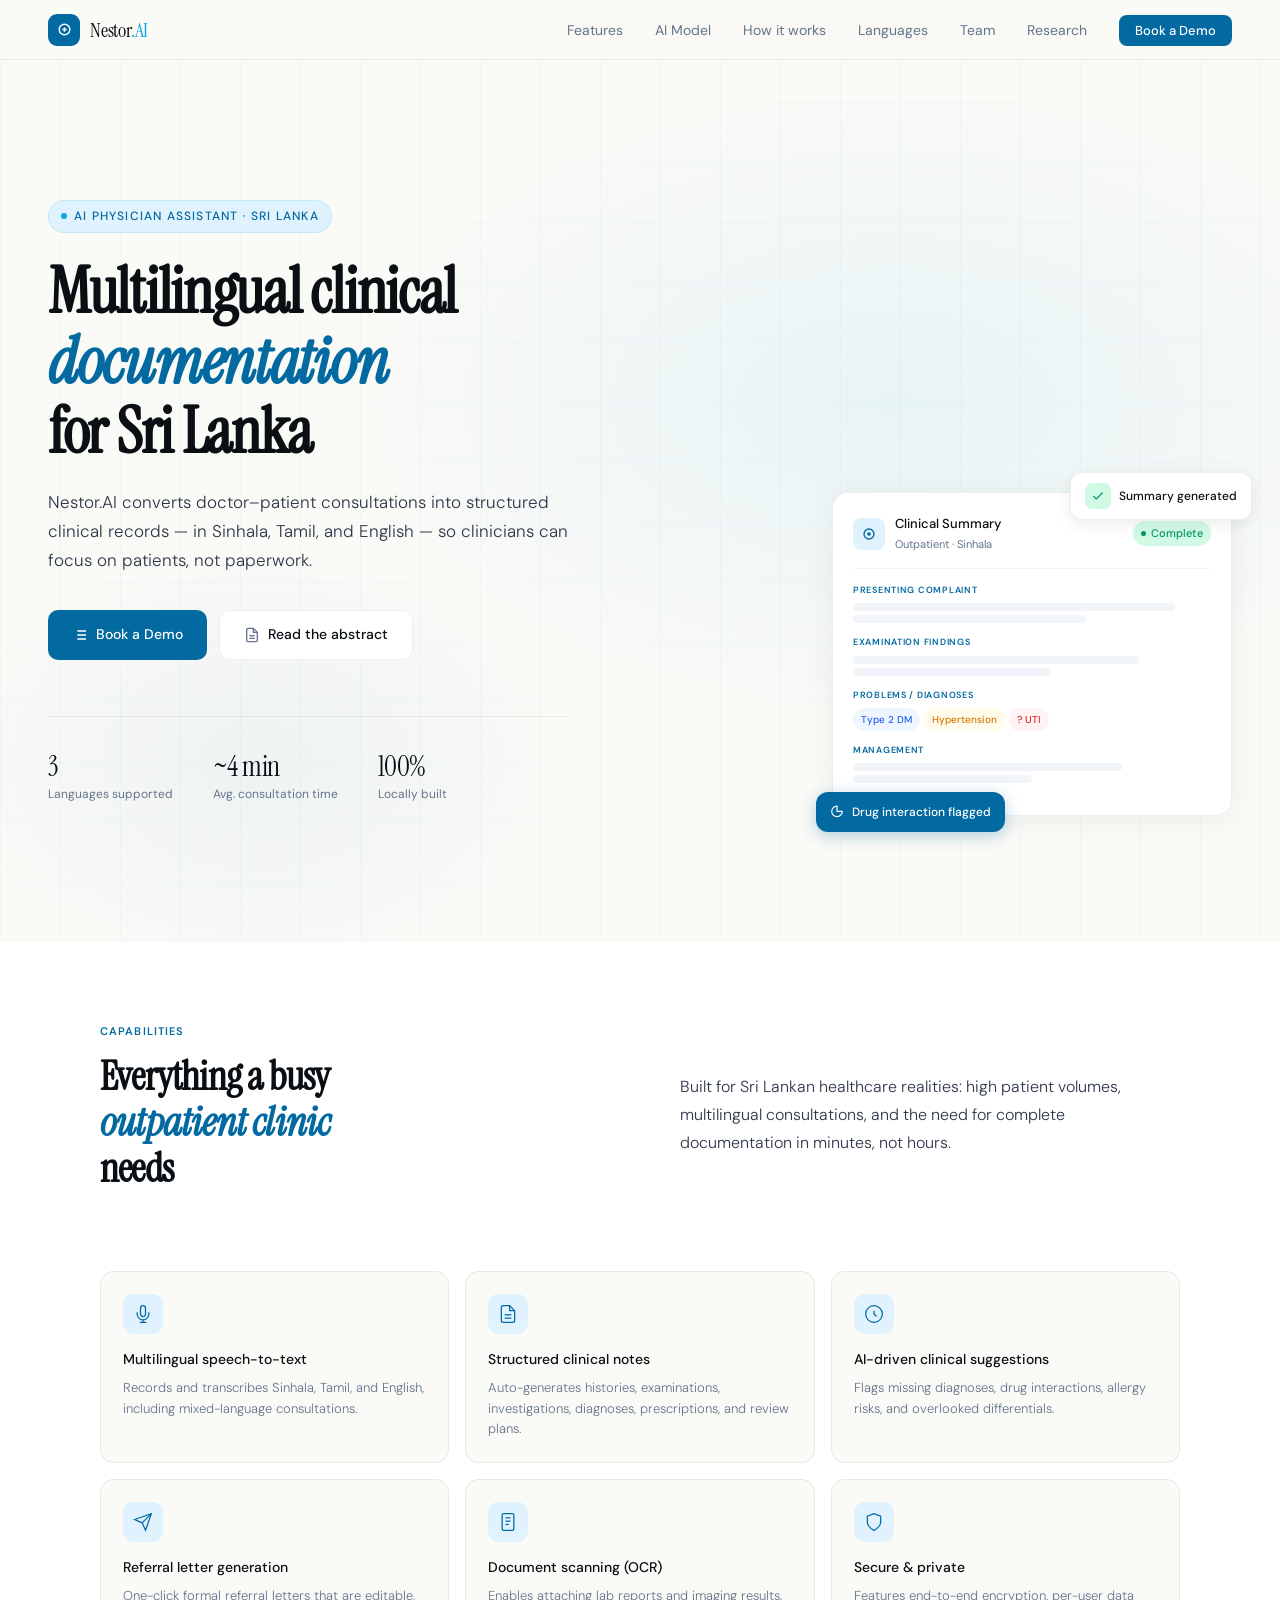
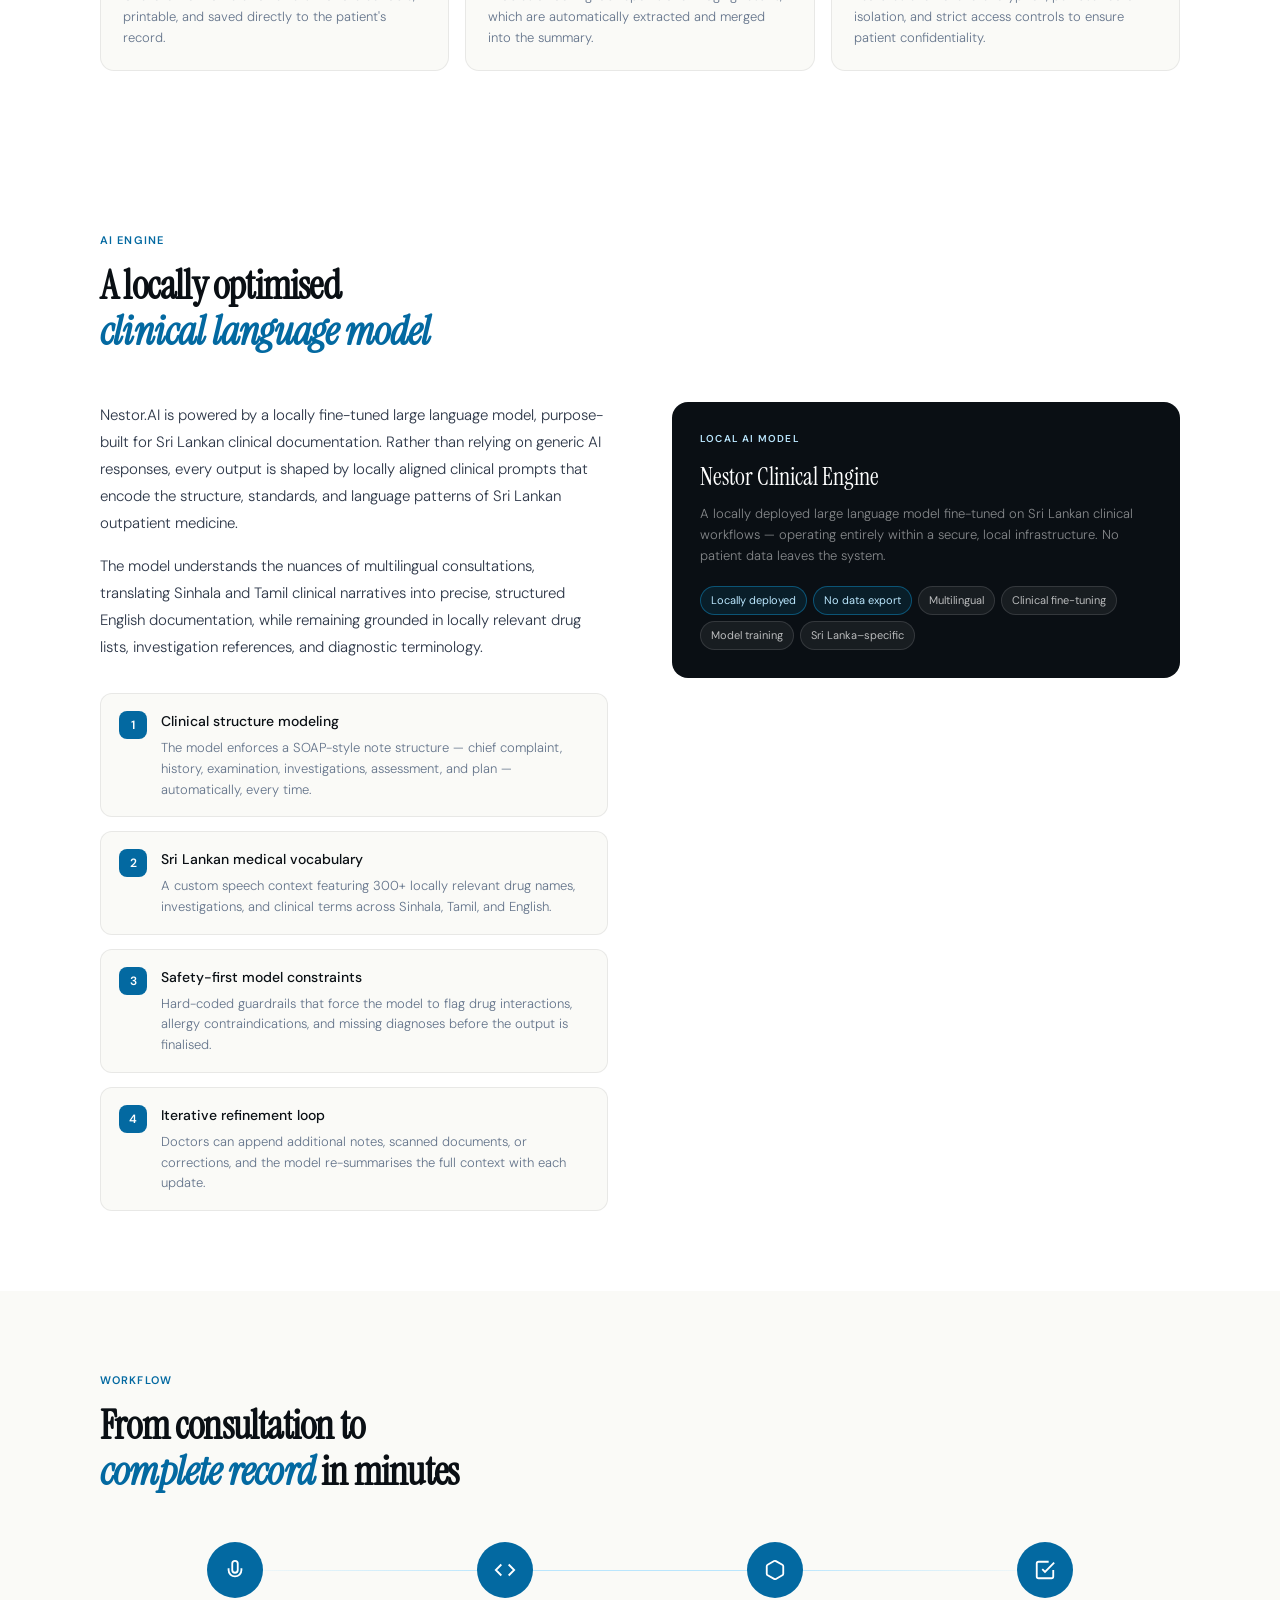
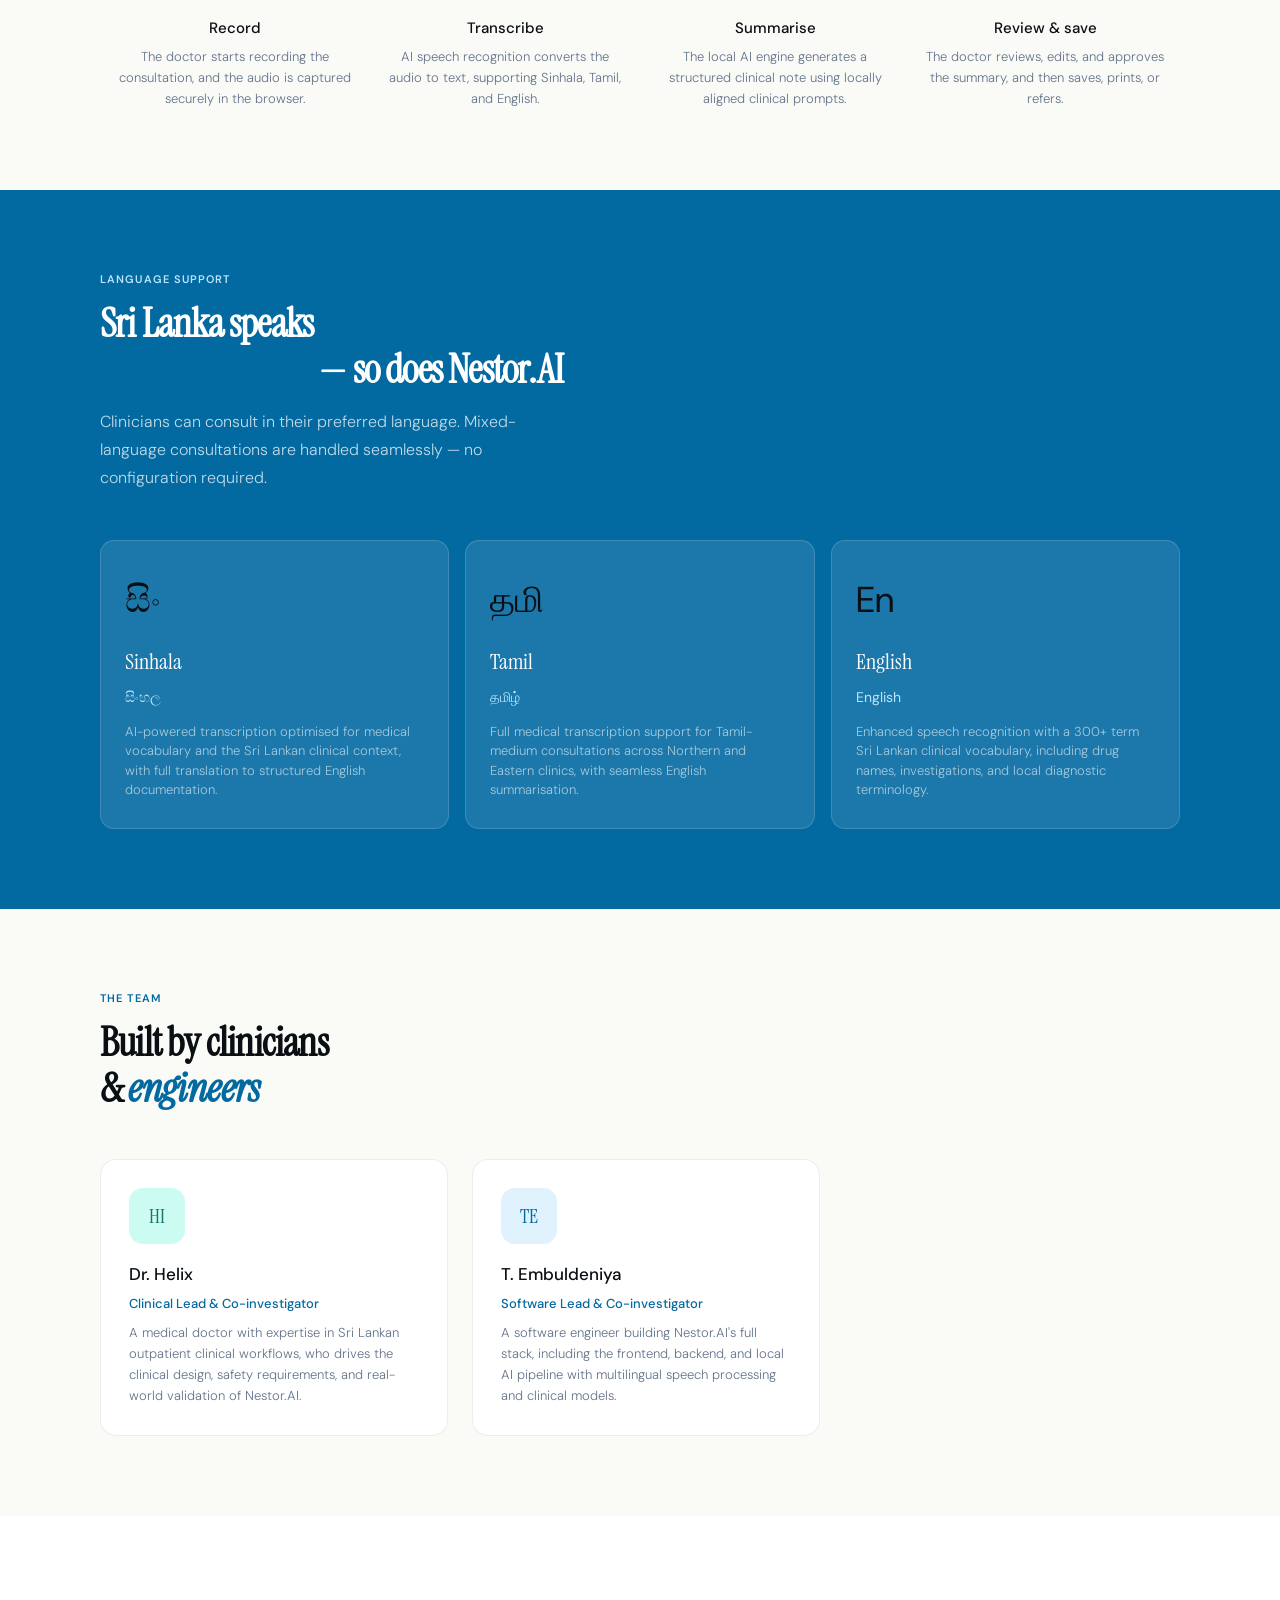
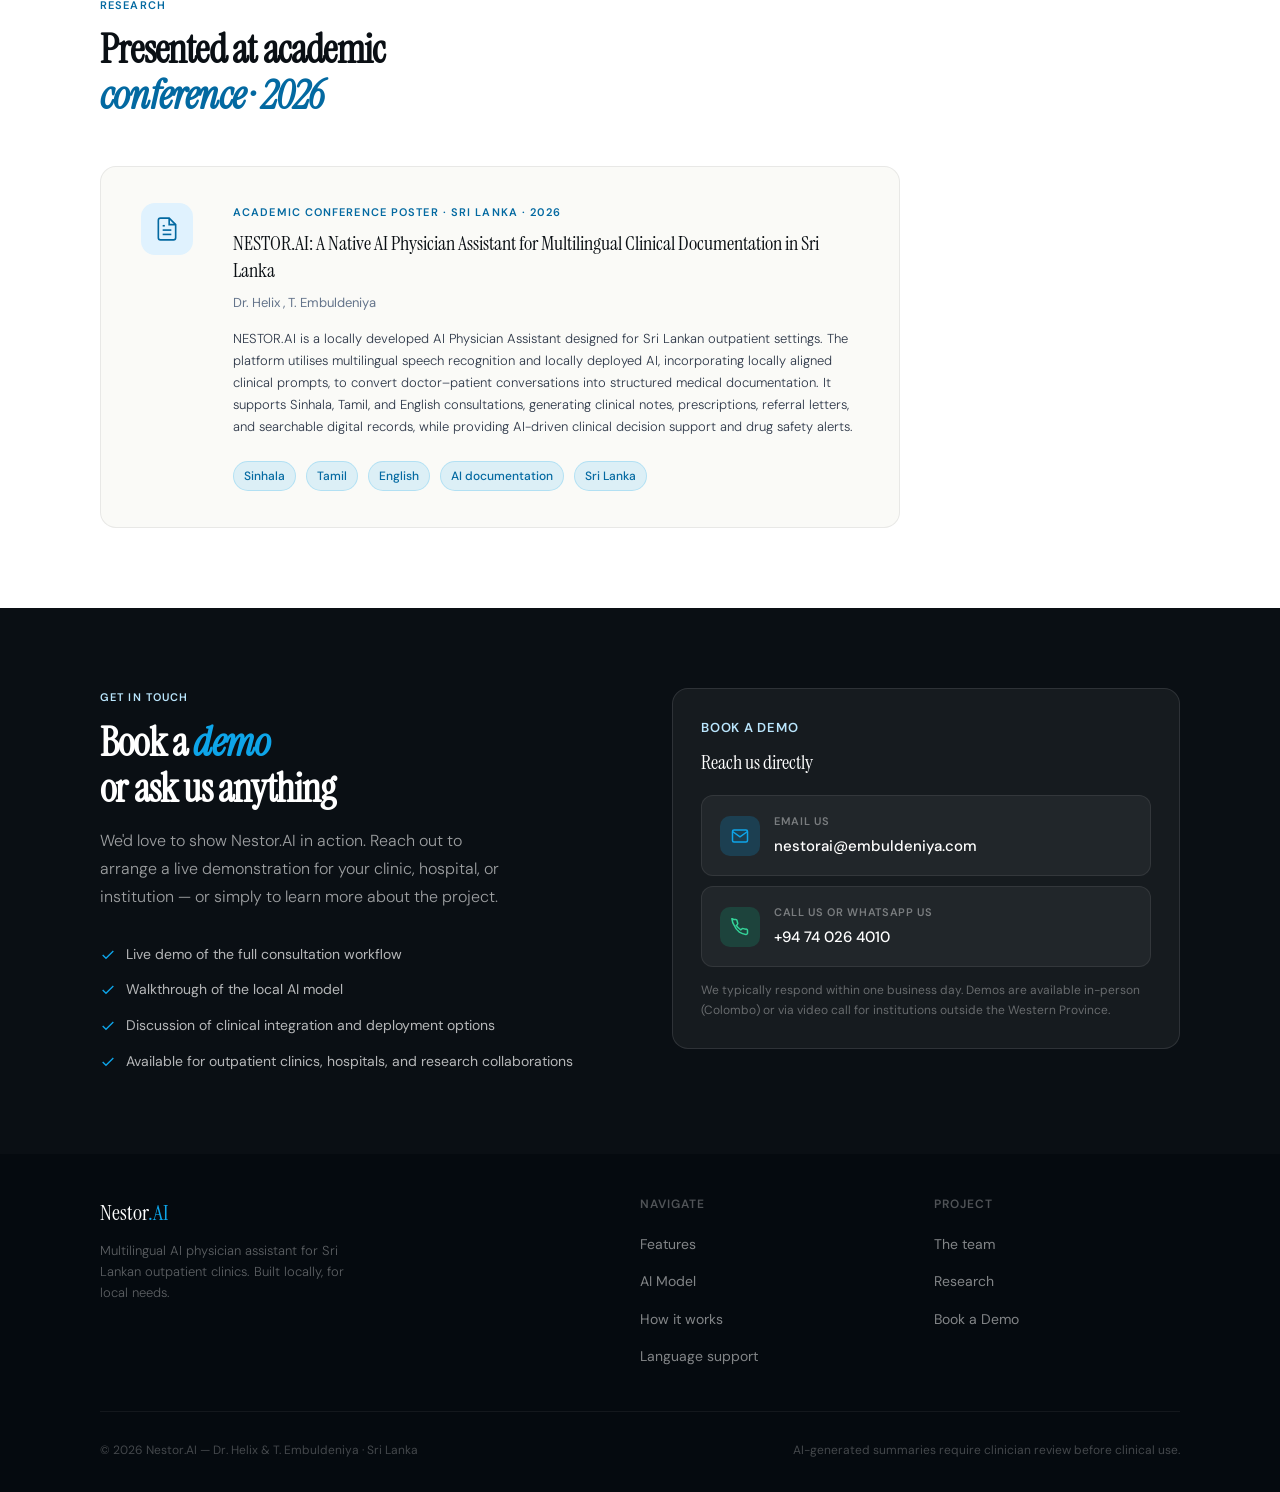
==== commit 77b6d9fe: "refactor: improve documentation copy and language consistency across feature descriptions and techni" ====
--- a/index.html
+++ b/index.html
@@ -1512,7 +1512,7 @@
           <h2 class="section-title">Everything a busy<br><em>outpatient clinic</em><br>needs</h2>
         </div>
         <p class="section-body">
-          Built for Sri Lankan healthcare realities — high patient volumes, multilingual consultations, and the need for
+          Built for Sri Lankan healthcare realities: high patient volumes, multilingual consultations, and the need for
           complete documentation in minutes, not hours.
         </p>
       </div>
@@ -1523,7 +1523,7 @@
               <path d="M19 10v2a7 7 0 01-14 0v-2M12 19v3M8 22h8" />
             </svg></div>
           <div class="feat-name">Multilingual speech-to-text</div>
-          <div class="feat-desc">Records and transcribes Sinhala, Tamil, and English — including mixed-language
+          <div class="feat-desc">Records and transcribes Sinhala, Tamil, and English, including mixed-language
             consultations.</div>
         </div>
         <div class="feat-card">
@@ -1534,15 +1534,15 @@
               <line x1="16" y1="17" x2="8" y2="17" />
             </svg></div>
           <div class="feat-name">Structured clinical notes</div>
-          <div class="feat-desc">Auto-generates history, examination, investigations, diagnoses, prescriptions, and
-            review plan.</div>
+          <div class="feat-desc">Auto-generates histories, examinations, investigations, diagnoses, prescriptions, and
+            review plans.</div>
         </div>
         <div class="feat-card">
           <div class="feat-icon"><svg viewBox="0 0 24 24" stroke-width="1.5">
               <circle cx="12" cy="12" r="10" />
               <path d="M12 8v4l3 3" />
             </svg></div>
-          <div class="feat-name">AI clinical suggestions</div>
+          <div class="feat-name">AI-driven clinical suggestions</div>
           <div class="feat-desc">Flags missing diagnoses, drug interactions, allergy risks, and overlooked
             differentials.</div>
         </div>
@@ -1552,8 +1552,8 @@
               <polygon points="22 2 15 22 11 13 2 9 22 2" />
             </svg></div>
           <div class="feat-name">Referral letter generation</div>
-          <div class="feat-desc">One-click formal referral letters — editable, printable, and saved to the patient
-            record.</div>
+          <div class="feat-desc">One-click formal referral letters that are editable, printable, and saved directly to
+            the patient's record.</div>
         </div>
         <div class="feat-card">
           <div class="feat-icon"><svg viewBox="0 0 24 24" stroke-width="1.5">
@@ -1563,16 +1563,16 @@
               <line x1="9" y1="15" x2="13" y2="15" />
             </svg></div>
           <div class="feat-name">Document scanning (OCR)</div>
-          <div class="feat-desc">Attach lab reports and imaging results — automatically extracted and merged into the
-            summary.</div>
+          <div class="feat-desc">Enables attaching lab reports and imaging results, which are automatically extracted
+            and merged into the summary.</div>
         </div>
         <div class="feat-card">
           <div class="feat-icon"><svg viewBox="0 0 24 24" stroke-width="1.5">
               <path d="M12 22s8-4 8-10V5l-8-3-8 3v7c0 6 8 10 8 10z" />
             </svg></div>
           <div class="feat-name">Secure &amp; private</div>
-          <div class="feat-desc">End-to-end encryption, per-user data isolation, and access control for patient
-            confidentiality.</div>
+          <div class="feat-desc">Features end-to-end encryption, per-user data isolation, and strict access controls to
+            ensure patient confidentiality.</div>
         </div>
       </div>
     </div>
@@ -1586,19 +1586,19 @@
       <div class="ai-model-layout">
         <div class="ai-model-intro">
           <p>Nestor.AI is powered by a locally fine-tuned large language model, purpose-built for Sri Lankan clinical
-            documentation. Rather than relying on generic AI responses, every output is shaped by carefully engineered
-            clinical models that encode the structure, standards, and language patterns of Sri Lankan outpatient
+            documentation. Rather than relying on generic AI responses, every output is shaped by locally aligned
+            clinical prompts that encode the structure, standards, and language patterns of Sri Lankan outpatient
             medicine.</p>
-          <p>The model understands the nuances of multilingual consultations — translating Sinhala and Tamil clinical
-            narratives into precise, structured English documentation — while remaining grounded in locally relevant
+          <p>The model understands the nuances of multilingual consultations, translating Sinhala and Tamil clinical
+            narratives into precise, structured English documentation, while remaining grounded in locally relevant
             drug lists, investigation references, and diagnostic terminology.</p>
 
           <div class="prompt-pillars">
             <div class="pillar">
               <div class="pillar-num">1</div>
               <div>
-                <div class="pillar-title">Clinical structure Modeling</div>
-                <div class="pillar-desc">Model enforce SOAP-style note structure — chief complaint, history,
+                <div class="pillar-title">Clinical structure modeling</div>
+                <div class="pillar-desc">The model enforces a SOAP-style note structure — chief complaint, history,
                   examination, investigations, assessment, and plan — automatically, every time.</div>
               </div>
             </div>
@@ -1606,7 +1606,8 @@
               <div class="pillar-num">2</div>
               <div>
                 <div class="pillar-title">Sri Lankan medical vocabulary</div>
-                <div class="pillar-desc">Custom speech context with 300+ locally relevant drug names, investigations,
+                <div class="pillar-desc">A custom speech context featuring 300+ locally relevant drug names,
+                  investigations,
                   and clinical terms across Sinhala, Tamil, and English.</div>
               </div>
             </div>
@@ -1615,14 +1616,14 @@
               <div>
                 <div class="pillar-title">Safety-first model constraints</div>
                 <div class="pillar-desc">Hard-coded guardrails that force the model to flag drug interactions, allergy
-                  contraindications, and missing diagnoses before output is finalised.</div>
+                  contraindications, and missing diagnoses before the output is finalised.</div>
               </div>
             </div>
             <div class="pillar">
               <div class="pillar-num">4</div>
               <div>
                 <div class="pillar-title">Iterative refinement loop</div>
-                <div class="pillar-desc">Doctors can append additional notes, scanned documents, or corrections — the
+                <div class="pillar-desc">Doctors can append additional notes, scanned documents, or corrections, and the
                   model re-summarises the full context with each update.</div>
               </div>
             </div>
@@ -1666,7 +1667,8 @@
             </svg>
           </div>
           <div class="step-title">Record</div>
-          <div class="step-desc">Doctor starts recording the consultation — audio is captured securely in the browser.
+          <div class="step-desc">The doctor starts recording the consultation, and the audio is captured securely in the
+            browser.
           </div>
         </div>
         <div class="flow-step">
@@ -1677,7 +1679,8 @@
             </svg>
           </div>
           <div class="step-title">Transcribe</div>
-          <div class="step-desc">AI speech recognition converts audio to text — supporting Sinhala, Tamil, and English.
+          <div class="step-desc">AI speech recognition converts the audio to text, supporting Sinhala, Tamil, and
+            English.
           </div>
         </div>
         <div class="flow-step">
@@ -1688,8 +1691,8 @@
             </svg>
           </div>
           <div class="step-title">Summarise</div>
-          <div class="step-desc">The local AI engine generates a structured clinical note using clinically engineered
-            models.
+          <div class="step-desc">The local AI engine generates a structured clinical note using locally aligned clinical
+            prompts.
           </div>
         </div>
         <div class="flow-step">
@@ -1700,7 +1703,8 @@
             </svg>
           </div>
           <div class="step-title">Review &amp; save</div>
-          <div class="step-desc">Doctor reviews, edits, and approves the summary — then saves, prints, or refers.</div>
+          <div class="step-desc">The doctor reviews, edits, and approves the summary, and then saves, prints, or refers.
+          </div>
         </div>
       </div>
     </div>
@@ -1718,22 +1722,22 @@
           <div class="lang-script">සිං</div>
           <div class="lang-name">Sinhala</div>
           <div class="lang-native">සිංහල</div>
-          <div class="lang-note">AI-powered transcription optimised for medical vocabulary and Sri Lankan clinical
+          <div class="lang-note">AI-powered transcription optimised for medical vocabulary and the Sri Lankan clinical
             context, with full translation to structured English documentation.</div>
         </div>
         <div class="lang-card">
           <div class="lang-script">தமி</div>
           <div class="lang-name">Tamil</div>
           <div class="lang-native">தமிழ்</div>
-          <div class="lang-note">Full medical transcription support for Tamil-medium consultations across northern and
-            eastern clinics, with seamless English summarisation.</div>
+          <div class="lang-note">Full medical transcription support for Tamil-medium consultations across Northern and
+            Eastern clinics, with seamless English summarisation.</div>
         </div>
         <div class="lang-card">
           <div class="lang-script">En</div>
           <div class="lang-name">English</div>
           <div class="lang-native">English</div>
-          <div class="lang-note">Enhanced speech recognition with a 300+ term Sri Lankan clinical vocabulary — drug
-            names, investigations, and local diagnostic terminology.</div>
+          <div class="lang-note">Enhanced speech recognition with a 300+ term Sri Lankan clinical vocabulary, including
+            drug names, investigations, and local diagnostic terminology.</div>
         </div>
       </div>
     </div>
@@ -1749,14 +1753,16 @@
           <div class="team-avatar avatar-teal">HI</div>
           <div class="team-name">Dr. Helix </div>
           <div class="team-role">Clinical Lead &amp; Co-investigator</div>
-          <div class="team-bio">Medical doctor with expertise in Sri Lankan outpatient clinical workflows. Drives the
+          <div class="team-bio">A medical doctor with expertise in Sri Lankan outpatient clinical workflows, who drives
+            the
             clinical design, safety requirements, and real-world validation of Nestor.AI.</div>
         </div>
         <div class="team-card">
           <div class="team-avatar avatar-blue">TE</div>
           <div class="team-name">T. Embuldeniya</div>
           <div class="team-role">Software Lead &amp; Co-investigator</div>
-          <div class="team-bio">Software engineer building Nestor.AI's full stack — frontend, backend, and the local AI
+          <div class="team-bio">A software engineer building Nestor.AI's full stack, including the frontend, backend,
+            and local AI
             pipeline with multilingual speech processing and clinical models.</div>
         </div>
       </div>
@@ -1784,11 +1790,12 @@
             Sri Lanka</div>
           <div class="paper-authors">Dr. Helix , T. Embuldeniya</div>
           <div class="paper-abstract">
-            NESTOR.AI is a locally developed AI-Physician Assistant designed for Sri Lankan outpatient settings. The
-            platform utilises multilingual speech recognition and locally deployed AI — with clinically engineered
-            models — to convert doctor–patient conversations into structured medical documentation, supporting Sinhala,
-            Tamil, and English consultations. The system generates clinical notes, prescriptions, referral letters, and
-            searchable digital records, while providing AI clinical decision support and drug safety alerts.
+            NESTOR.AI is a locally developed AI Physician Assistant designed for Sri Lankan outpatient settings. The
+            platform utilises multilingual speech recognition and locally deployed AI, incorporating locally aligned
+            clinical prompts, to convert doctor–patient conversations into structured medical documentation. It supports
+            Sinhala,
+            Tamil, and English consultations, generating clinical notes, prescriptions, referral letters, and
+            searchable digital records, while providing AI-driven clinical decision support and drug safety alerts.
           </div>
           <div>
             <span class="badge-lang">Sinhala</span>
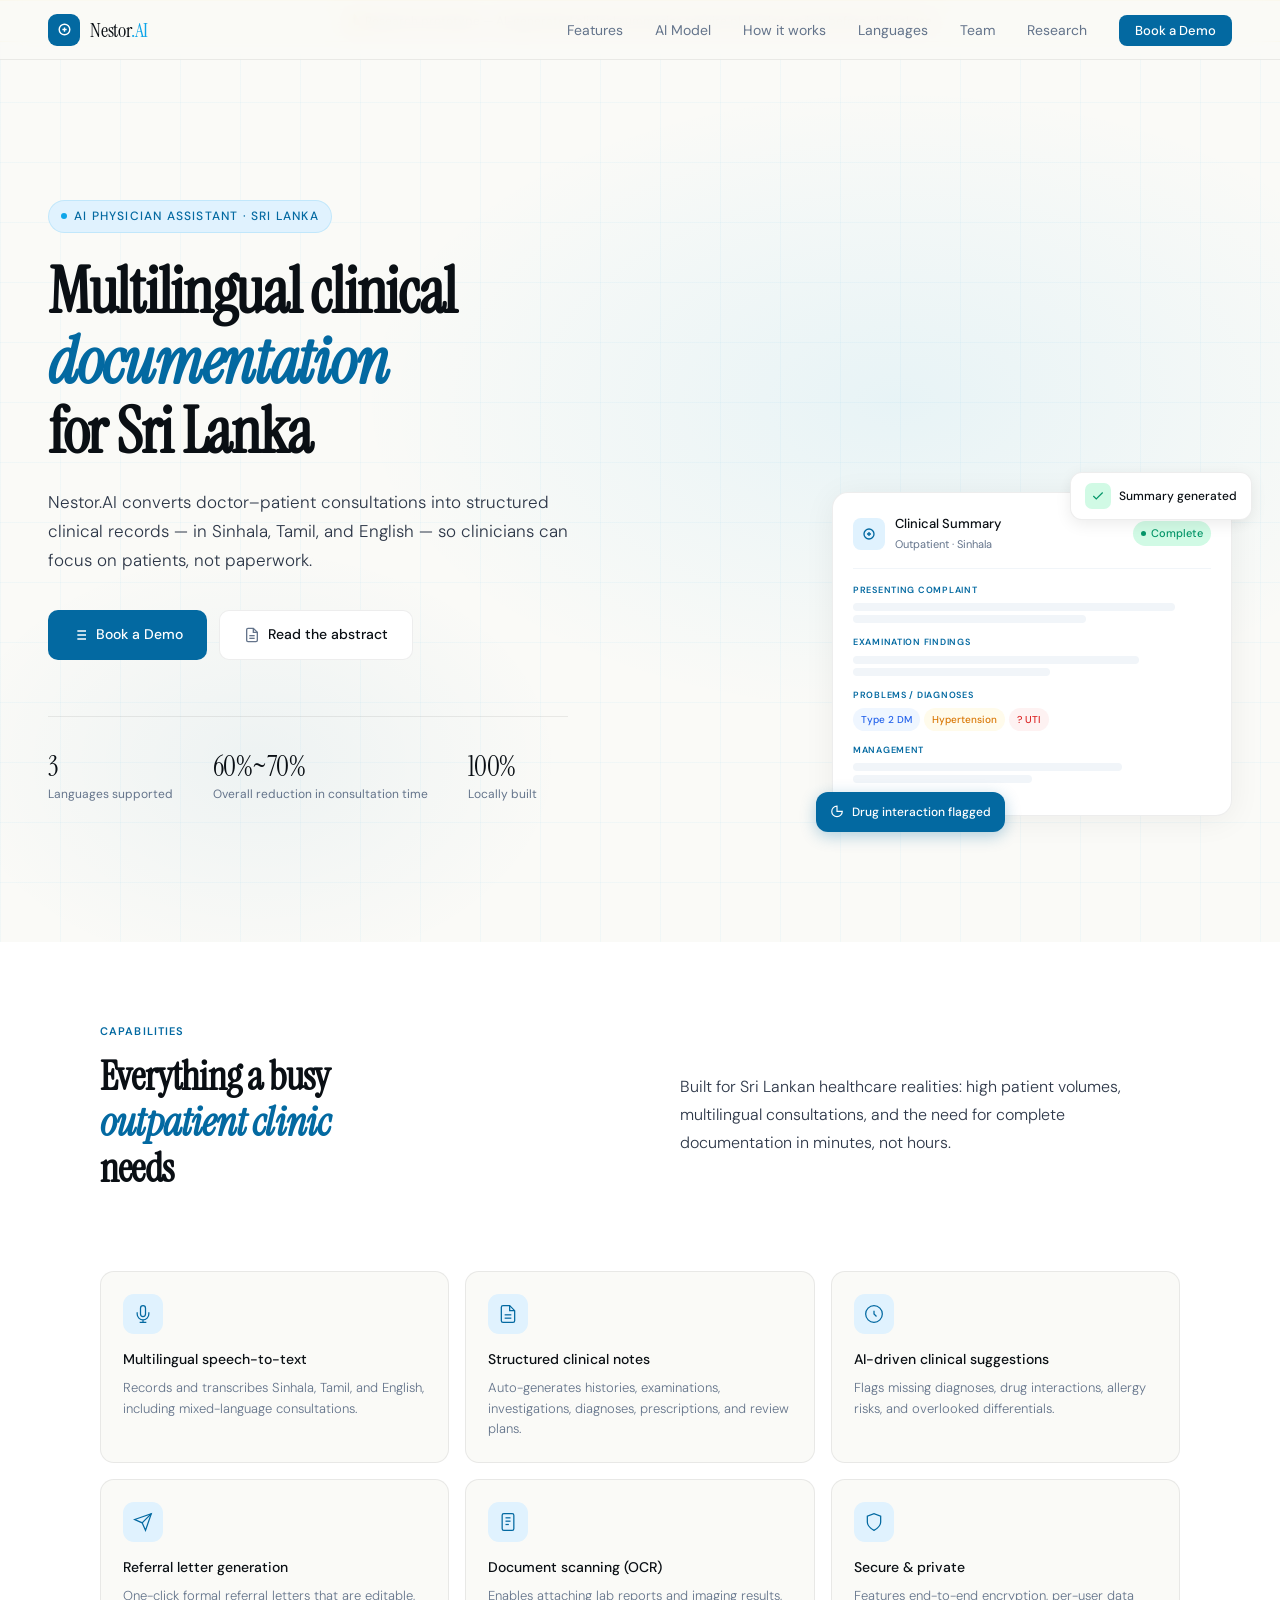
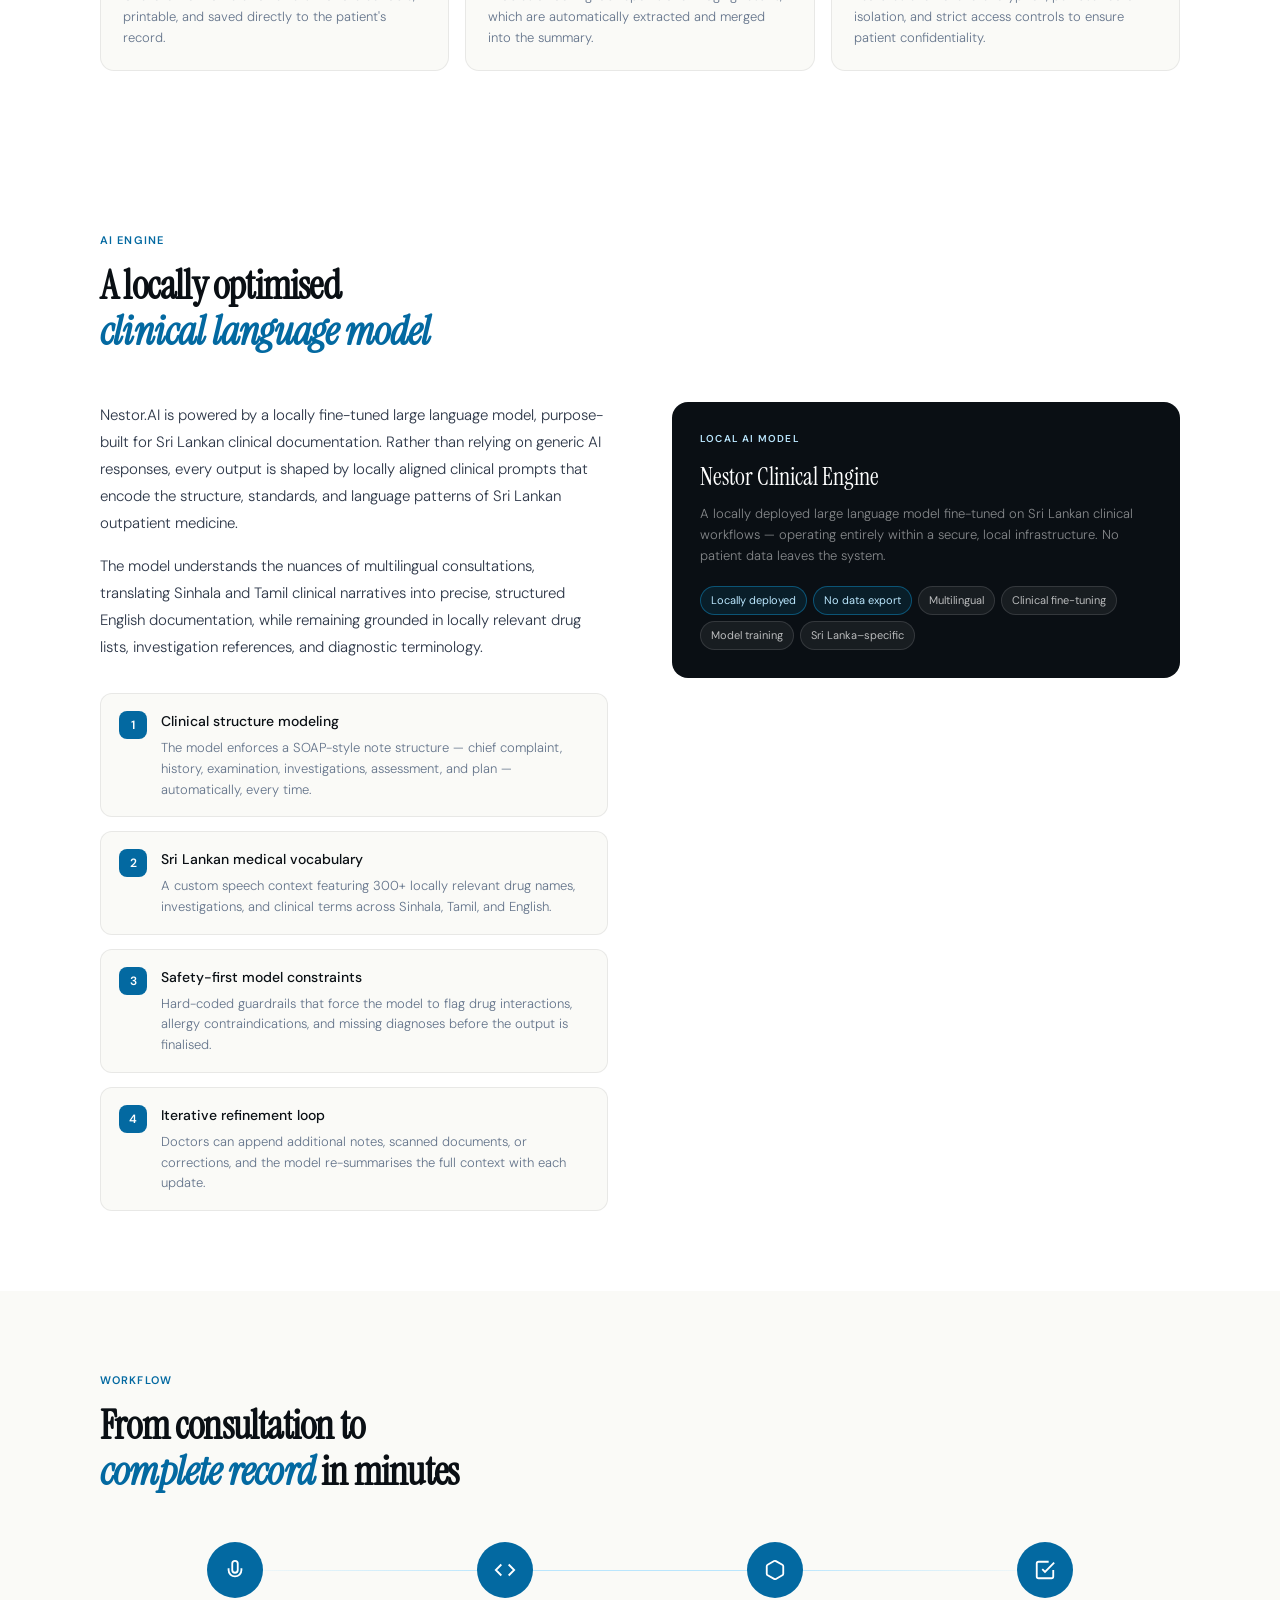
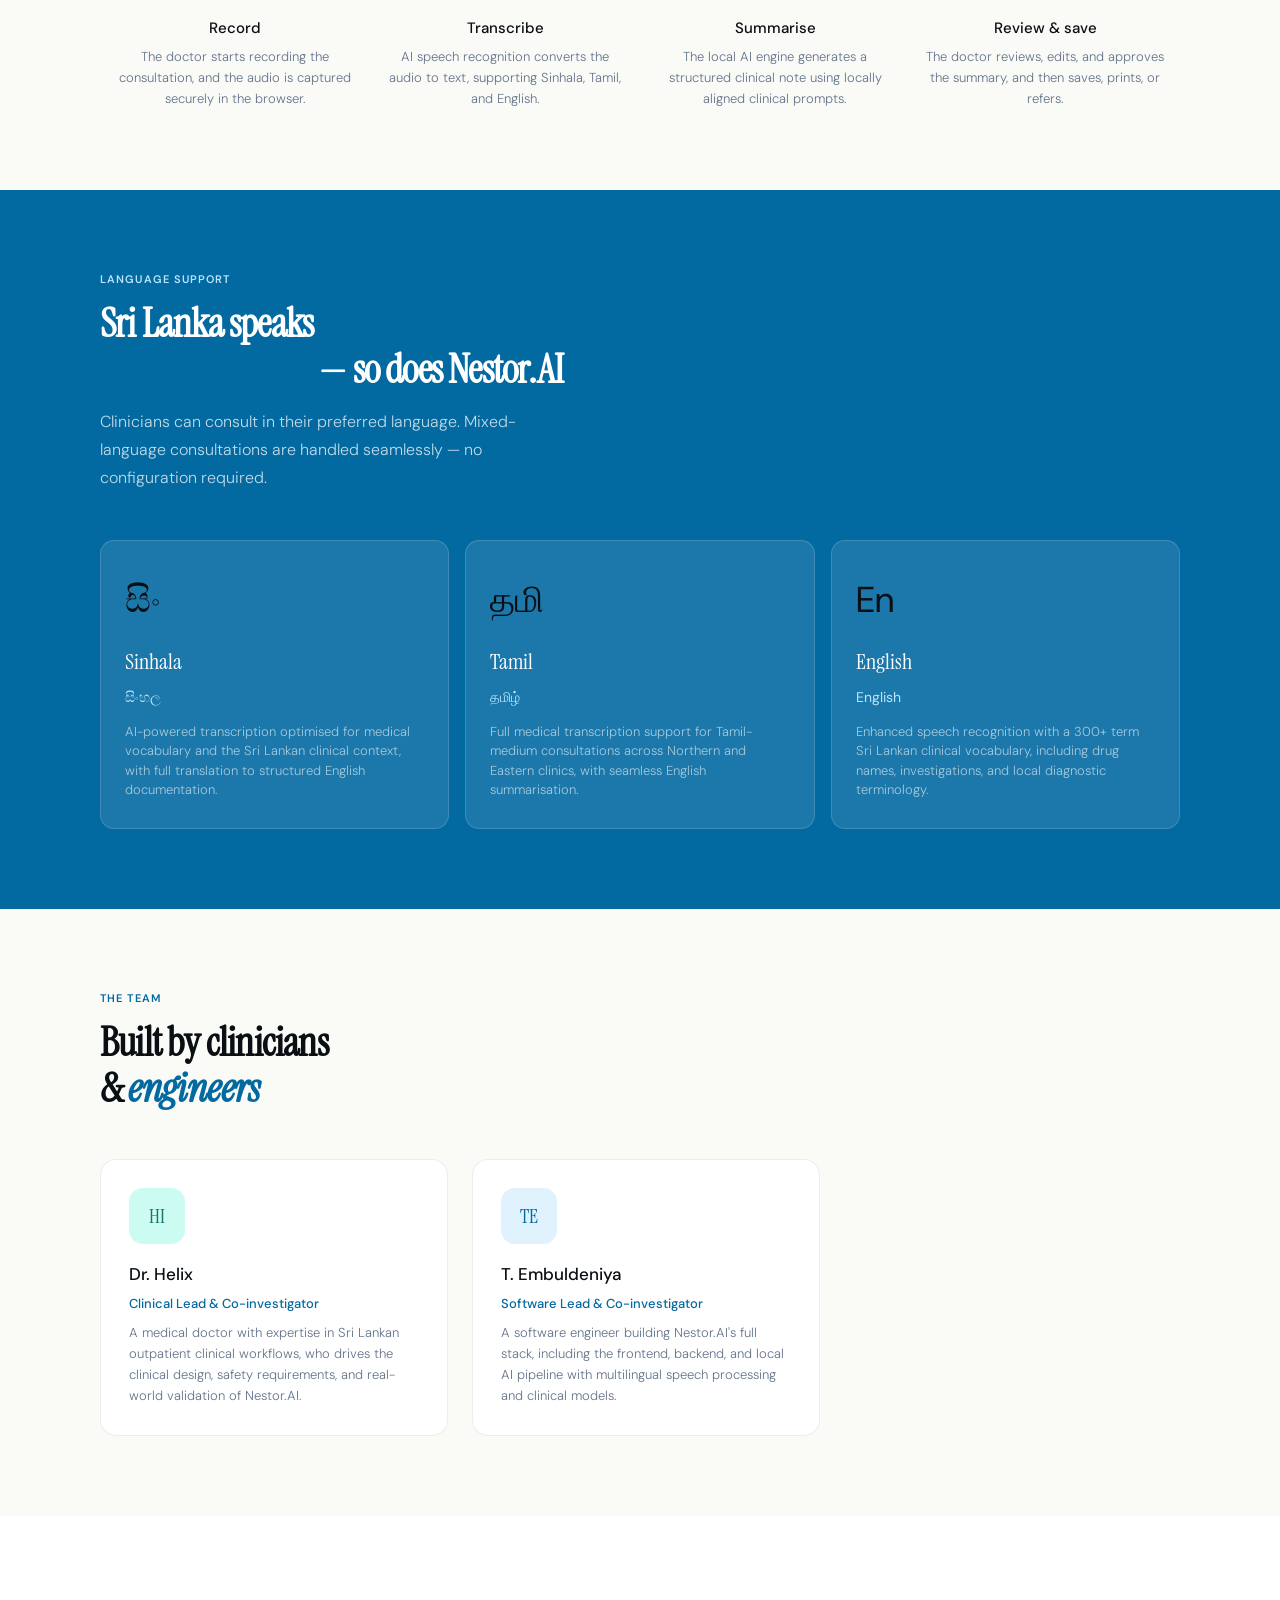
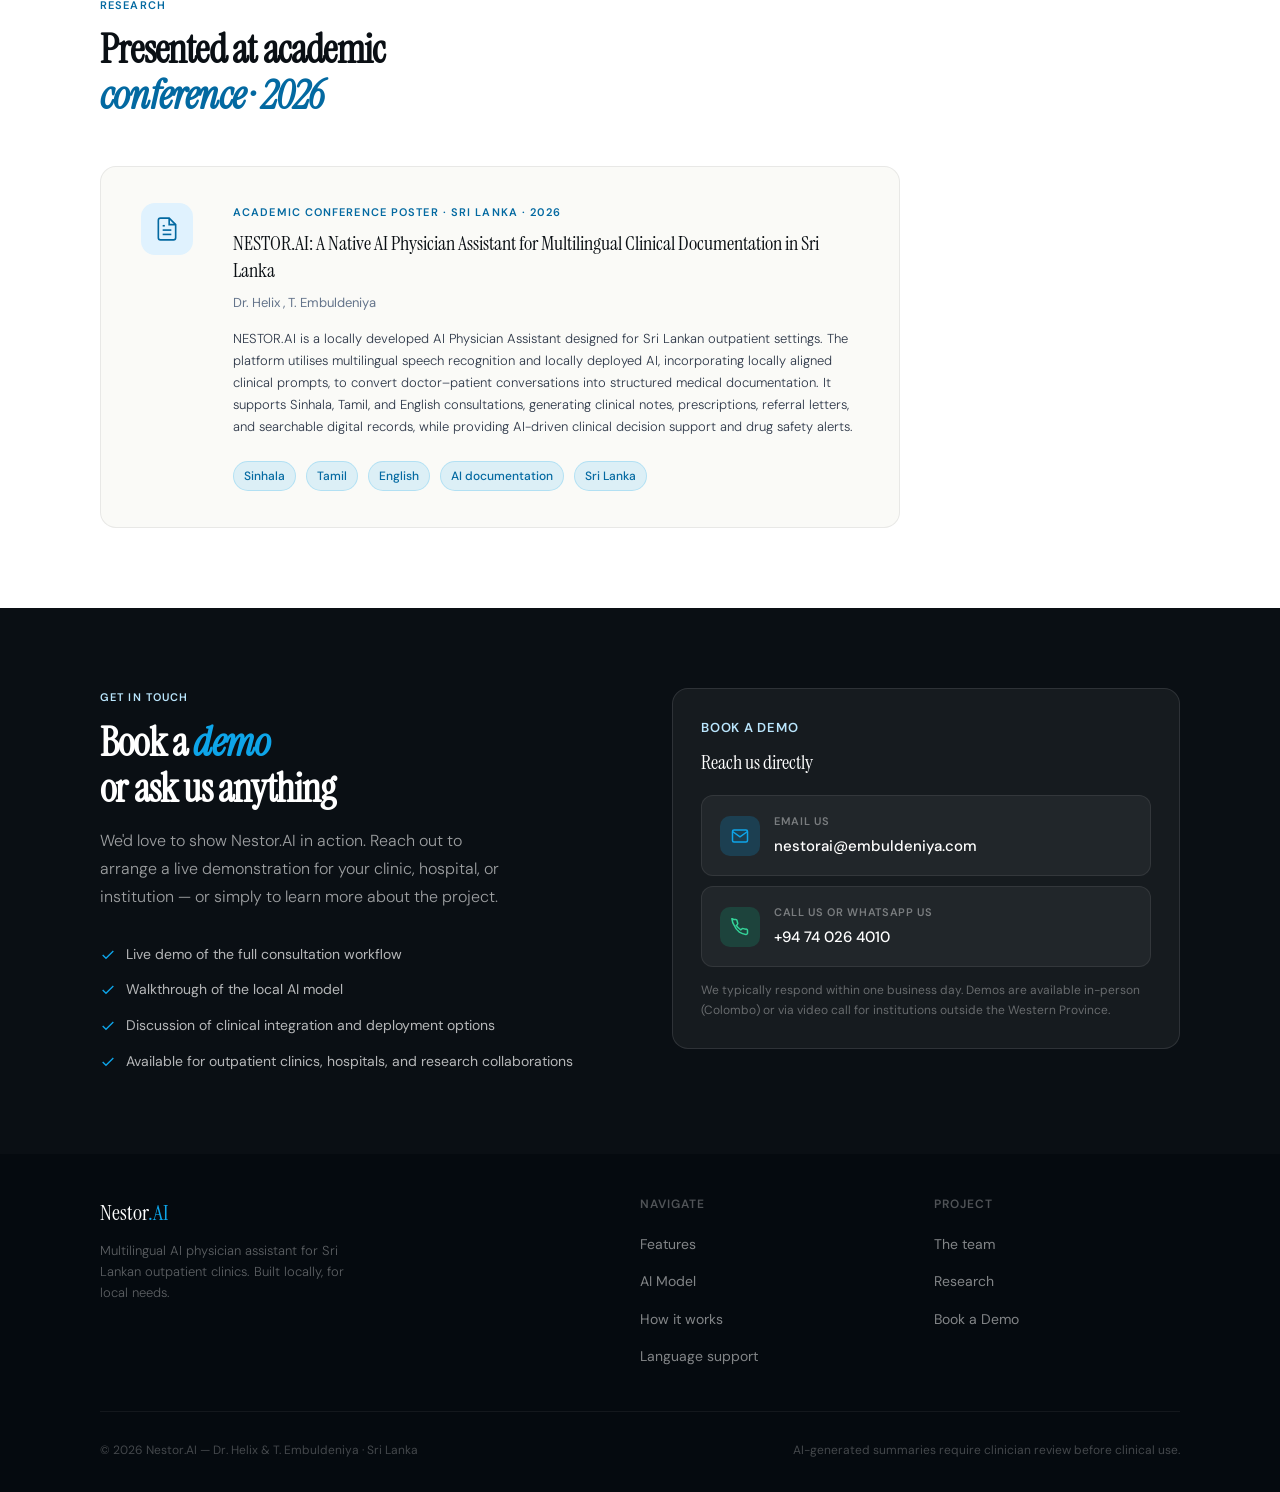
==== commit a4573be6: "refactor: update consultation time metric to reflect percentage reduction" ====
--- a/index.html
+++ b/index.html
@@ -1437,8 +1437,8 @@
           <div class="stat-label">Languages supported</div>
         </div>
         <div class="stat-item">
-          <div class="stat-num">~4 min</div>
-          <div class="stat-label">Avg. consultation time</div>
+          <div class="stat-num">60%~70%</div>
+          <div class="stat-label">Overall reduction in consultation time</div>
         </div>
         <div class="stat-item">
           <div class="stat-num">100%</div>
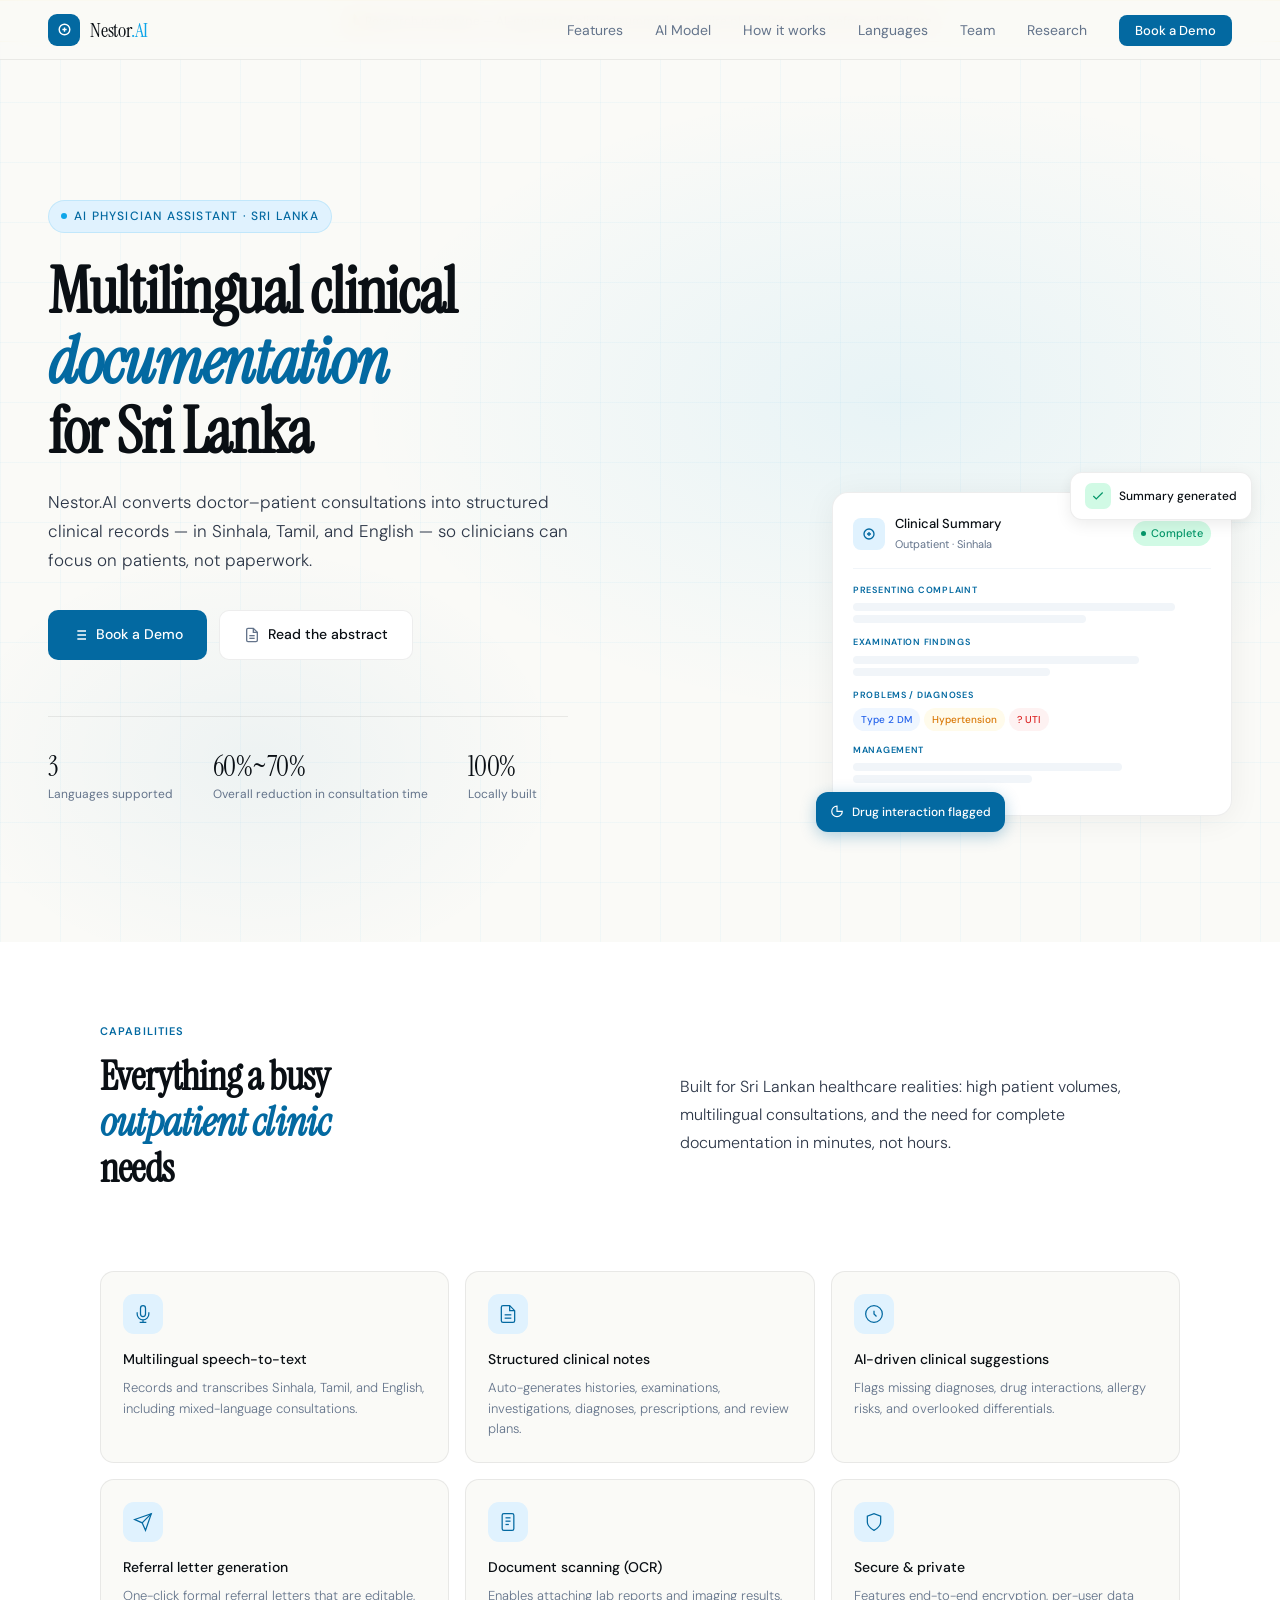
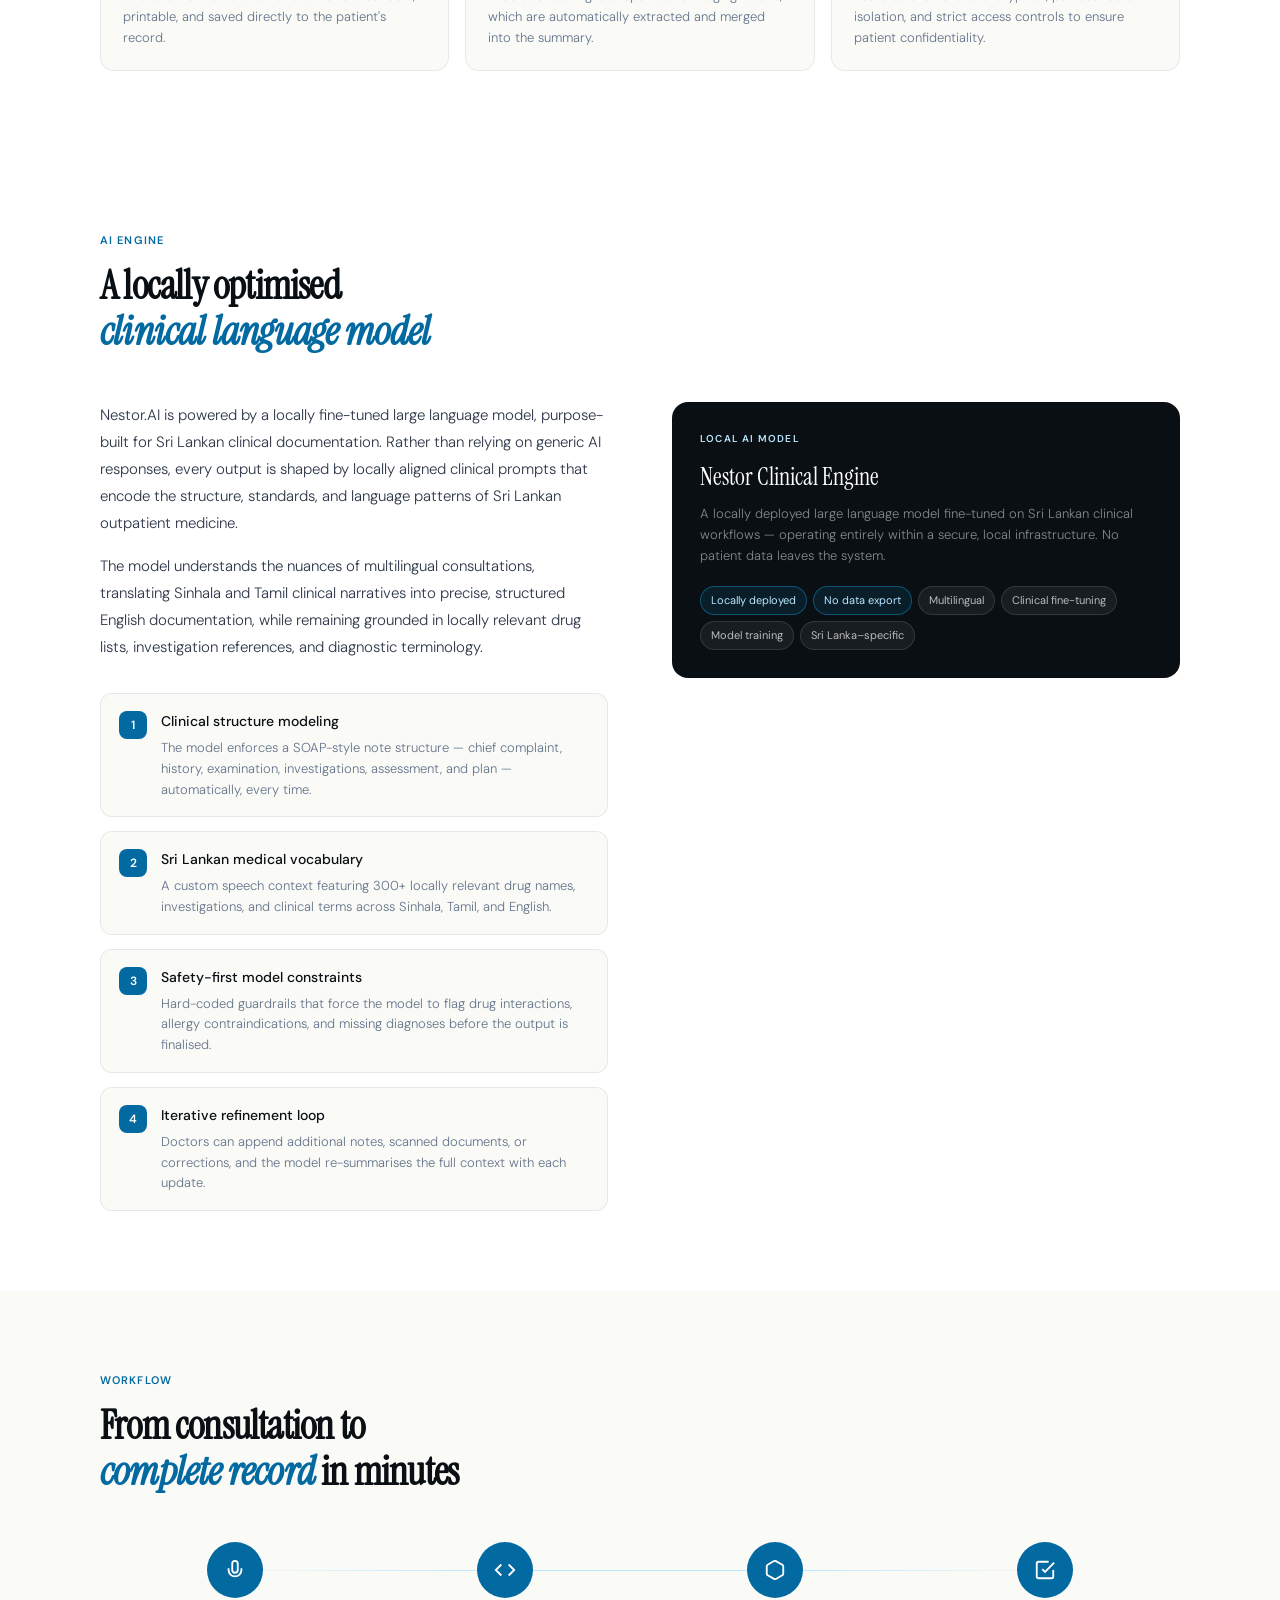
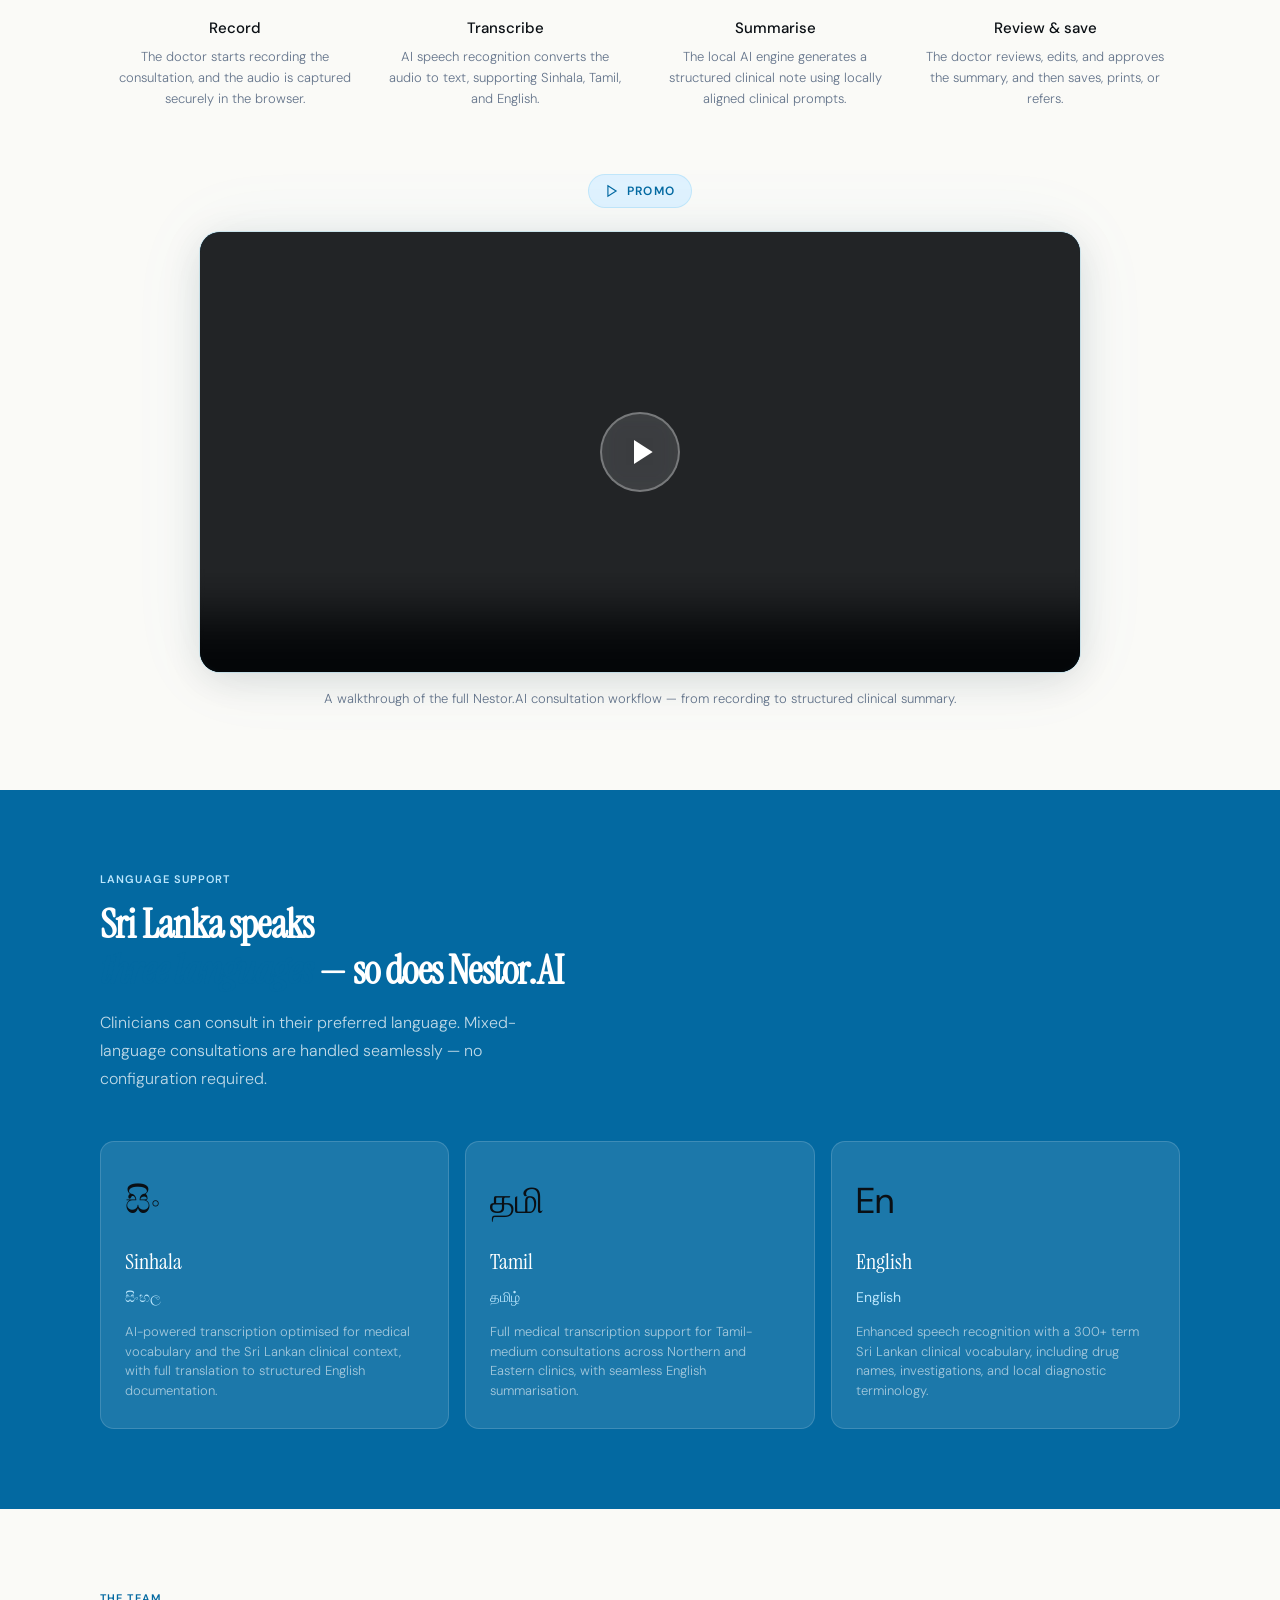
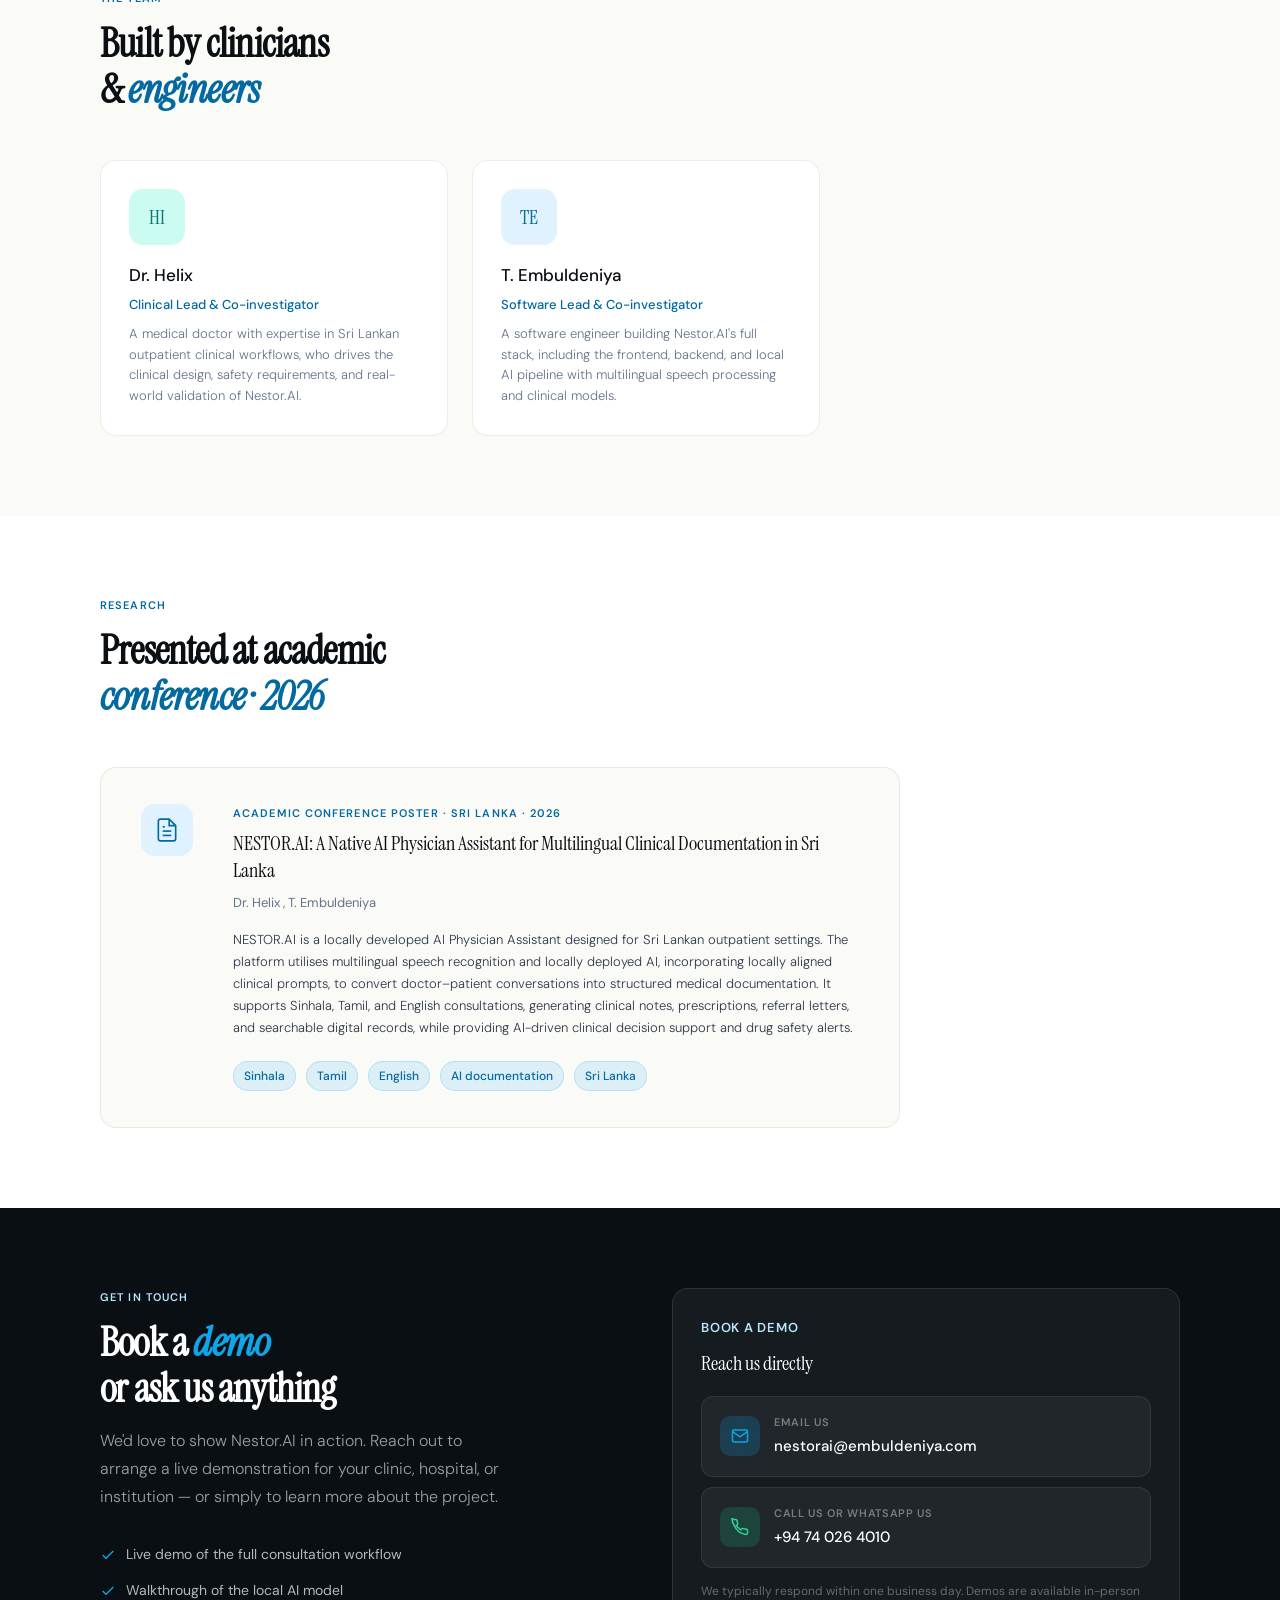
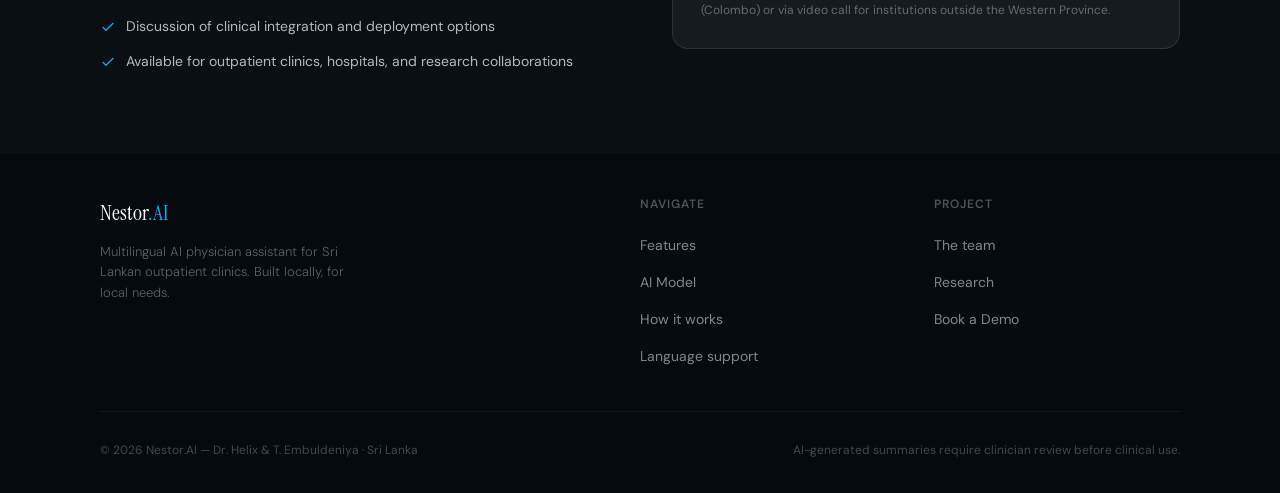
==== commit d7f9fe7a: "feat: add interactive video showcase section to landing page" ====
--- a/index.html
+++ b/index.html
@@ -1297,6 +1297,130 @@
       text-align: center;
     }
 
+    /* ── VIDEO SHOWCASE ── */
+    .video-showcase {
+      margin-top: 64px;
+      position: relative;
+    }
+
+    .video-showcase-label {
+      text-align: center;
+      margin-bottom: 24px;
+    }
+
+    .video-showcase-label span {
+      display: inline-flex;
+      align-items: center;
+      gap: 8px;
+      font-size: 12px;
+      font-weight: 600;
+      letter-spacing: 0.1em;
+      text-transform: uppercase;
+      color: var(--sky-deep);
+      background: var(--sky-pale);
+      border: 1px solid var(--border);
+      padding: 6px 16px;
+      border-radius: 24px;
+    }
+
+    .video-showcase-label span svg {
+      width: 14px;
+      height: 14px;
+      stroke: var(--sky-deep);
+      fill: none;
+    }
+
+    .video-container {
+      position: relative;
+      max-width: 880px;
+      margin: 0 auto;
+      border-radius: 20px;
+      overflow: hidden;
+      background: var(--ink);
+      box-shadow:
+        0 0 0 1px rgba(14, 165, 233, 0.15),
+        0 8px 40px rgba(0, 0, 0, 0.12),
+        0 0 80px rgba(14, 165, 233, 0.06);
+      animation: fadeUp 0.8s 0.3s ease both;
+    }
+
+    .video-container::before {
+      content: '';
+      position: absolute;
+      inset: -1px;
+      border-radius: 21px;
+      padding: 1px;
+      background: linear-gradient(135deg, rgba(14, 165, 233, 0.3), rgba(3, 105, 161, 0.1), rgba(14, 165, 233, 0.2));
+      -webkit-mask: linear-gradient(#fff 0 0) content-box, linear-gradient(#fff 0 0);
+      mask: linear-gradient(#fff 0 0) content-box, linear-gradient(#fff 0 0);
+      -webkit-mask-composite: xor;
+      mask-composite: exclude;
+      pointer-events: none;
+      z-index: 2;
+    }
+
+    .video-container video {
+      display: block;
+      width: 100%;
+      height: auto;
+      border-radius: 20px;
+    }
+
+    .video-overlay {
+      position: absolute;
+      inset: 0;
+      display: flex;
+      align-items: center;
+      justify-content: center;
+      background: rgba(10, 15, 20, 0.4);
+      backdrop-filter: blur(2px);
+      cursor: pointer;
+      transition: opacity 0.4s ease, visibility 0.4s ease;
+      z-index: 1;
+      border-radius: 20px;
+    }
+
+    .video-overlay.hidden {
+      opacity: 0;
+      visibility: hidden;
+      pointer-events: none;
+    }
+
+    .play-button {
+      width: 80px;
+      height: 80px;
+      border-radius: 50%;
+      background: rgba(255, 255, 255, 0.15);
+      backdrop-filter: blur(12px);
+      border: 2px solid rgba(255, 255, 255, 0.3);
+      display: flex;
+      align-items: center;
+      justify-content: center;
+      transition: transform 0.3s ease, background 0.3s ease, box-shadow 0.3s ease;
+    }
+
+    .play-button:hover {
+      transform: scale(1.1);
+      background: rgba(14, 165, 233, 0.35);
+      border-color: rgba(14, 165, 233, 0.6);
+      box-shadow: 0 0 40px rgba(14, 165, 233, 0.3);
+    }
+
+    .play-button svg {
+      width: 32px;
+      height: 32px;
+      fill: white;
+      margin-left: 4px;
+    }
+
+    .video-caption {
+      text-align: center;
+      margin-top: 16px;
+      font-size: 13px;
+      color: var(--ink-3);
+      font-weight: 300;
+    }
+
     @media (max-width: 900px) {
       nav {
         padding: 0 24px;
@@ -1367,6 +1491,32 @@
 
       .disclaimer-band {
         padding: 10px 24px;
+      }
+
+      .video-container {
+        border-radius: 14px;
+      }
+
+      .video-container::before {
+        border-radius: 15px;
+      }
+
+      .video-container video {
+        border-radius: 14px;
+      }
+
+      .video-overlay {
+        border-radius: 14px;
+      }
+
+      .play-button {
+        width: 60px;
+        height: 60px;
+      }
+
+      .play-button svg {
+        width: 24px;
+        height: 24px;
       }
     }
   </style>
@@ -1703,12 +1853,55 @@
             </svg>
           </div>
           <div class="step-title">Review &amp; save</div>
-          <div class="step-desc">The doctor reviews, edits, and approves the summary, and then saves, prints, or refers.
+          <div class="step-desc">          The doctor reviews, edits, and approves the summary, and then saves, prints, or refers.
           </div>
         </div>
+      </div>
+
+      <!-- Video Showcase -->
+      <div class="video-showcase">
+        <div class="video-showcase-label">
+          <span>
+            <svg viewBox="0 0 24 24" stroke-width="2"><polygon points="5 3 19 12 5 21 5 3"/></svg>
+            Promo
+          </span>
+        </div>
+        <div class="video-container" id="video-container">
+          <div class="video-overlay" id="video-overlay" onclick="playVideo()">
+            <div class="play-button">
+              <svg viewBox="0 0 24 24"><polygon points="6 3 20 12 6 21 6 3"/></svg>
+            </div>
+          </div>
+          <video id="demo-video" preload="metadata" controls controlsList="nodownload" playsinline>
+            <source src="mp_.mp4" type="video/mp4">
+            Your browser does not support the video element.
+          </video>
+        </div>
+        <div class="video-caption">A walkthrough of the full Nestor.AI consultation workflow — from recording to structured clinical summary.</div>
       </div>
     </div>
   </section>
+
+  <script>
+    function playVideo() {
+      const video = document.getElementById('demo-video');
+      const overlay = document.getElementById('video-overlay');
+      overlay.classList.add('hidden');
+      video.play();
+    }
+
+    // Show overlay again when video ends
+    document.getElementById('demo-video').addEventListener('ended', function() {
+      document.getElementById('video-overlay').classList.remove('hidden');
+    });
+
+    // Show overlay when video is paused (only if not scrubbing)
+    document.getElementById('demo-video').addEventListener('pause', function() {
+      if (this.currentTime === 0 || this.ended) {
+        document.getElementById('video-overlay').classList.remove('hidden');
+      }
+    });
+  </script>
 
   <!-- LANGUAGES -->
   <section id="languages">
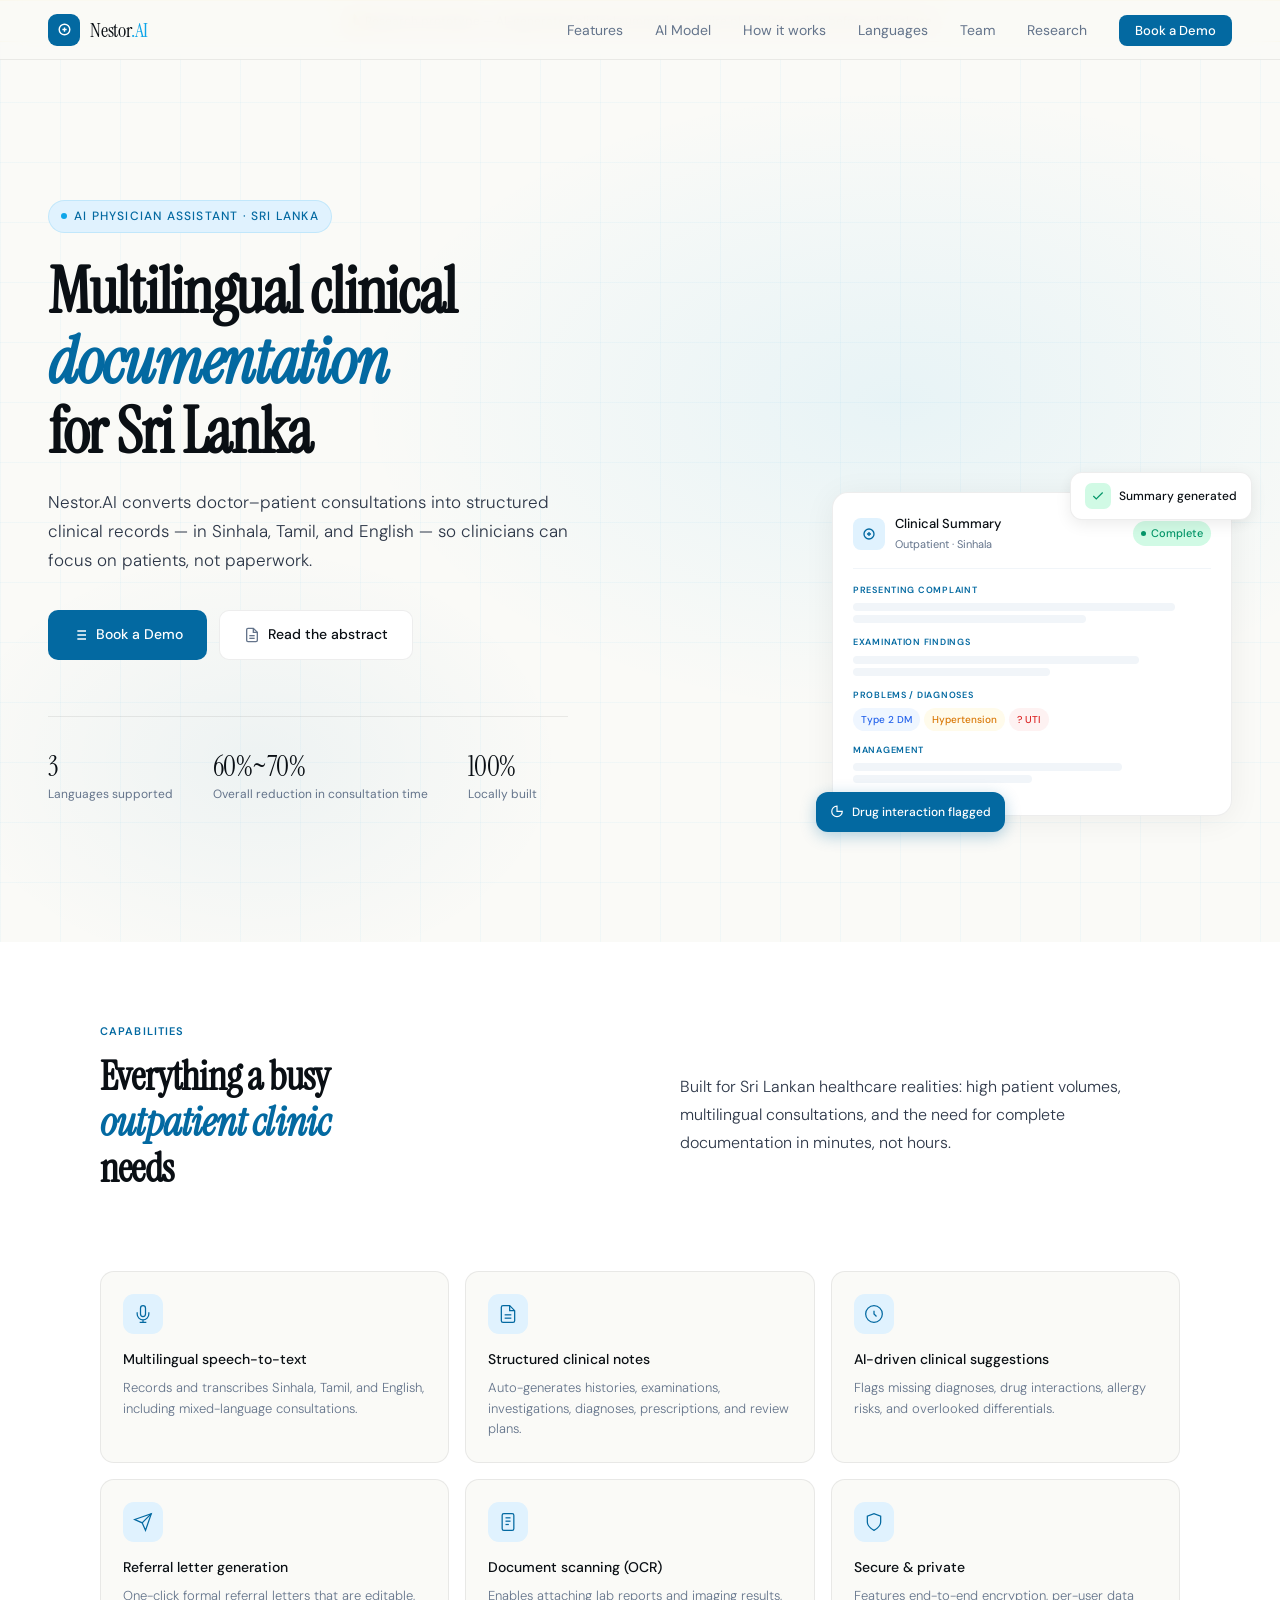
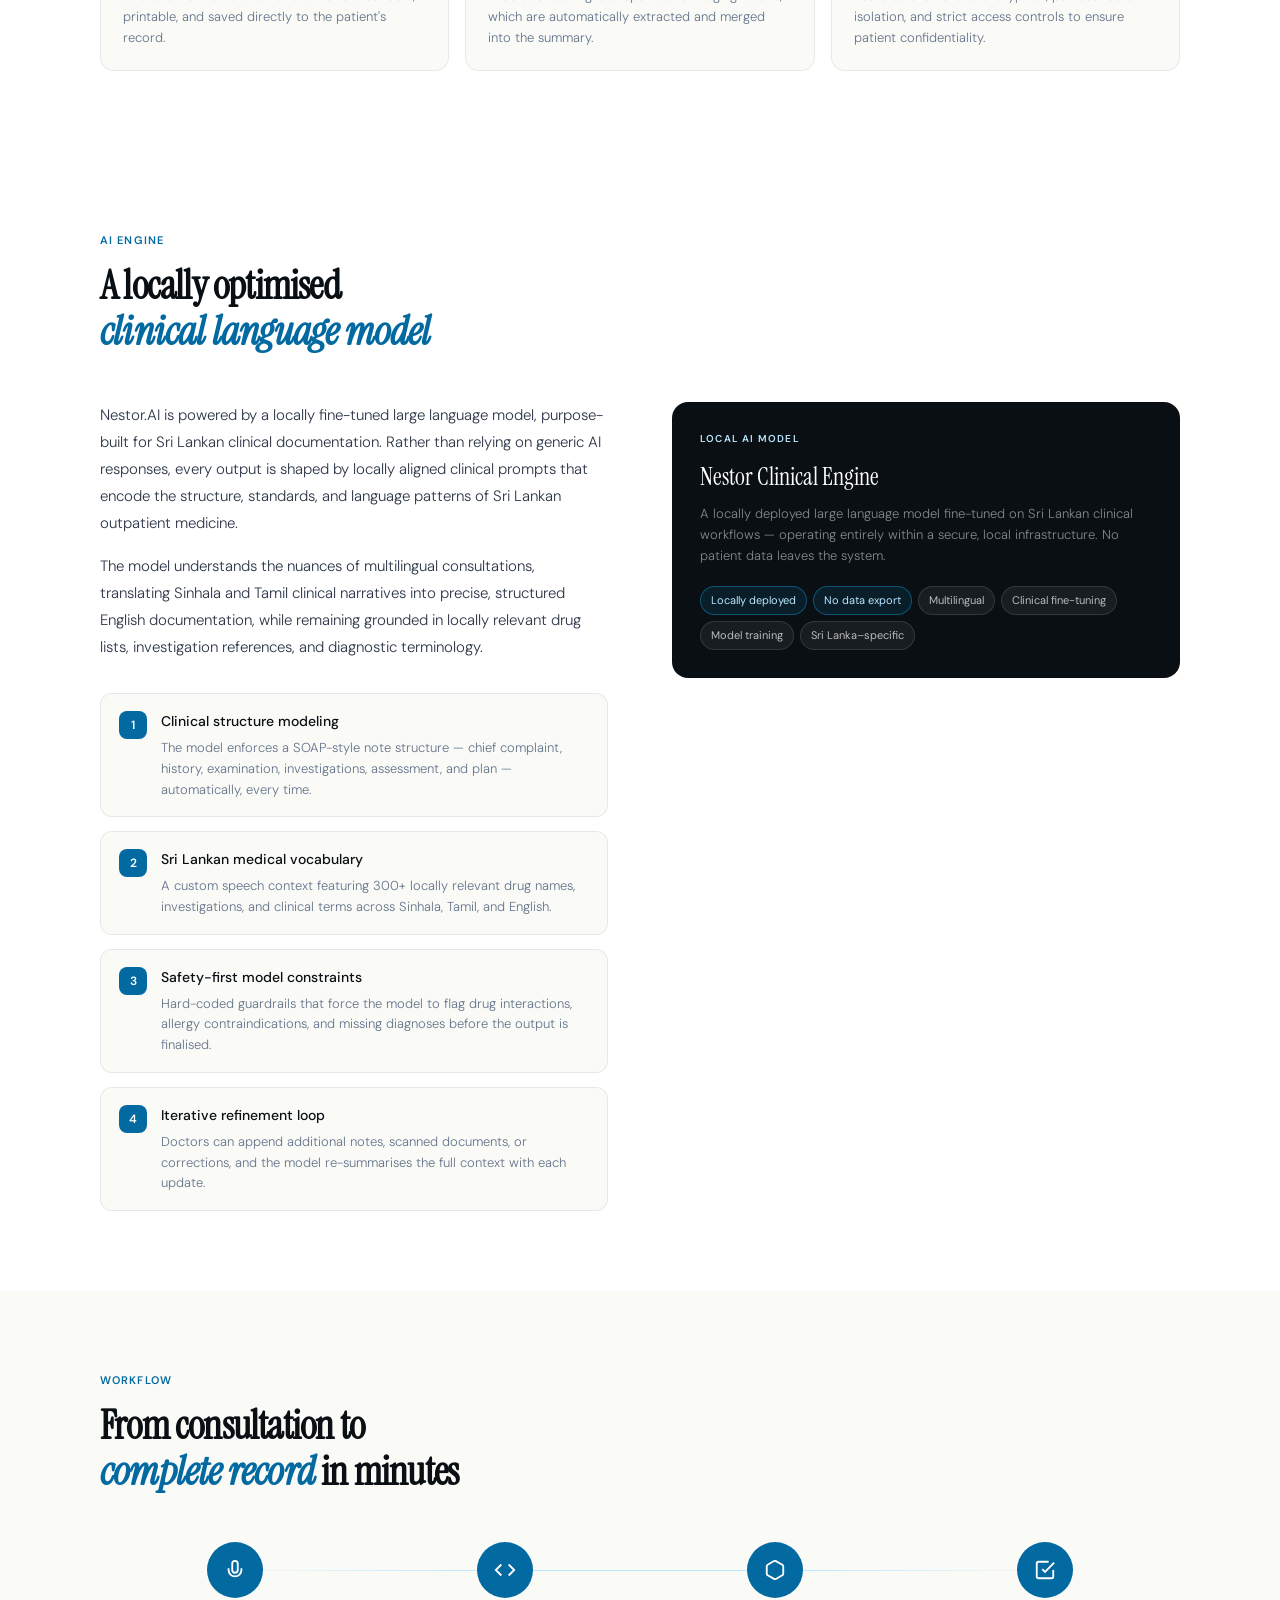
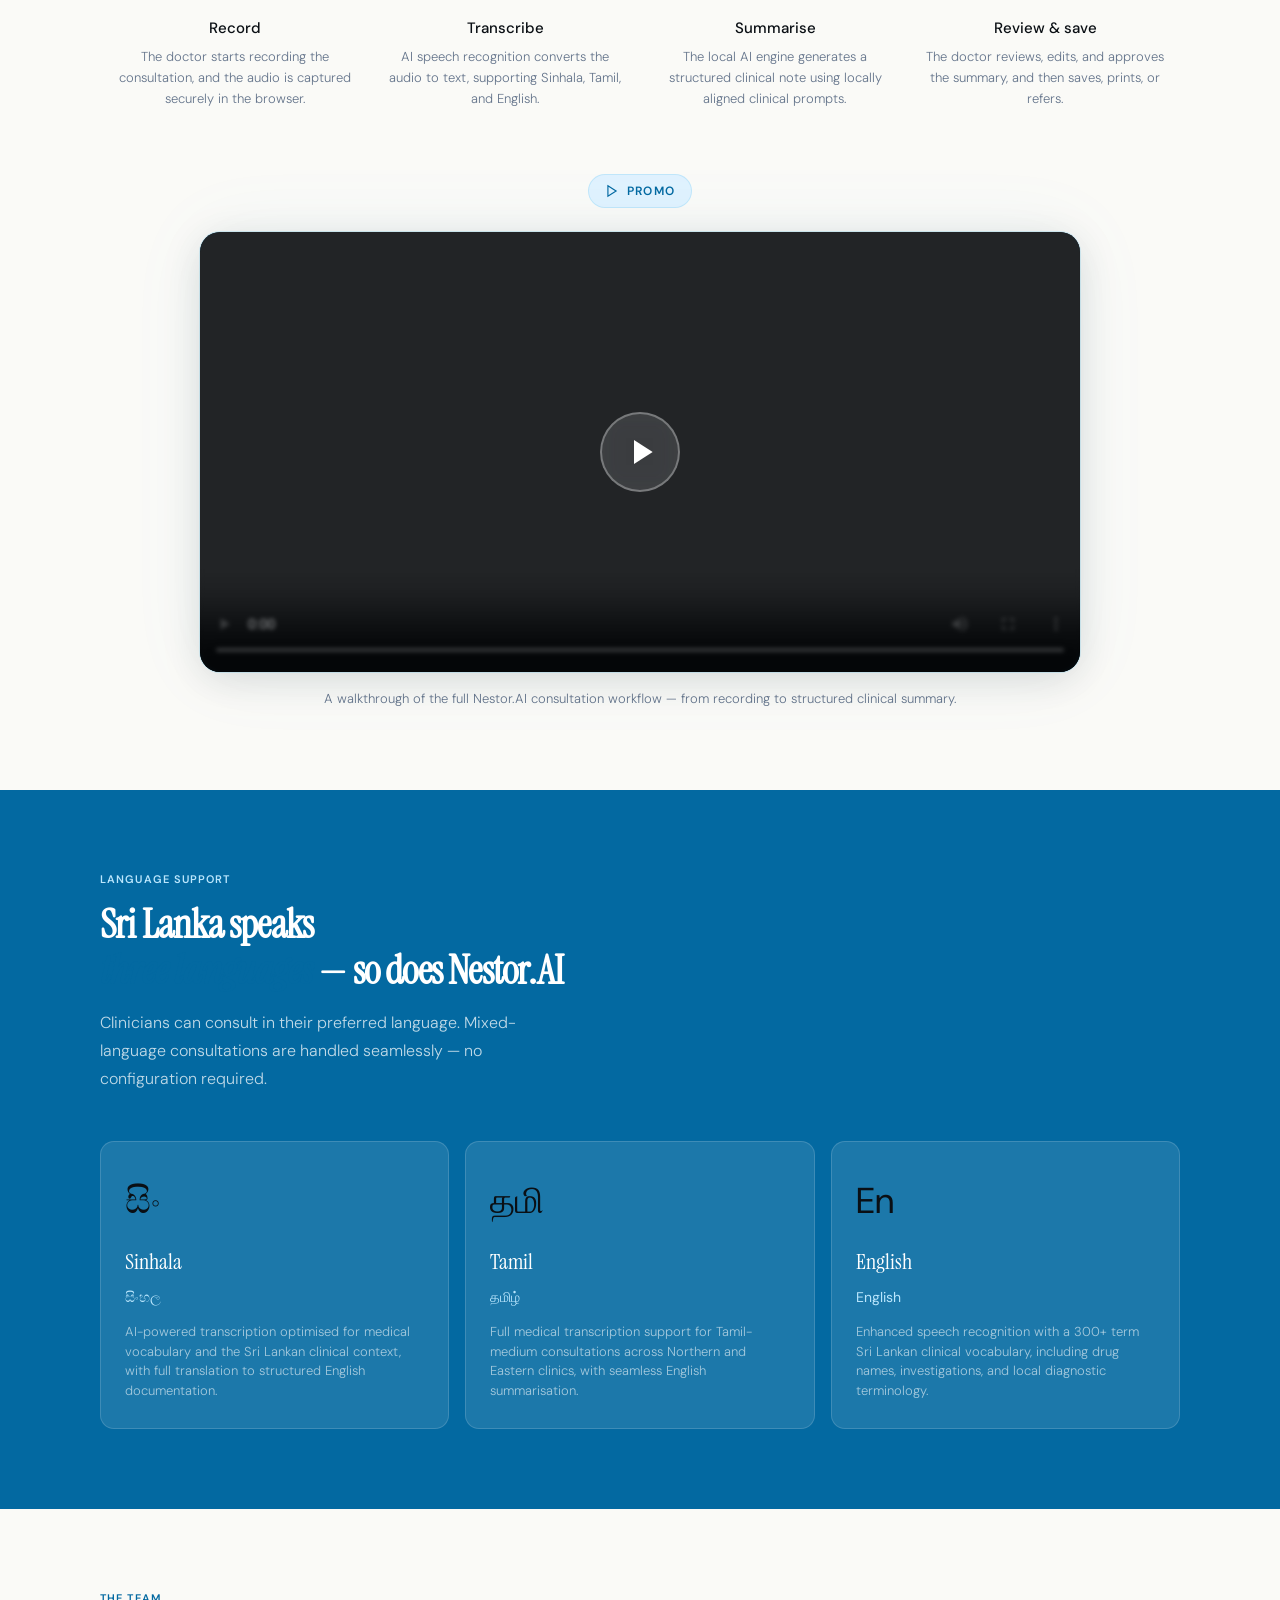
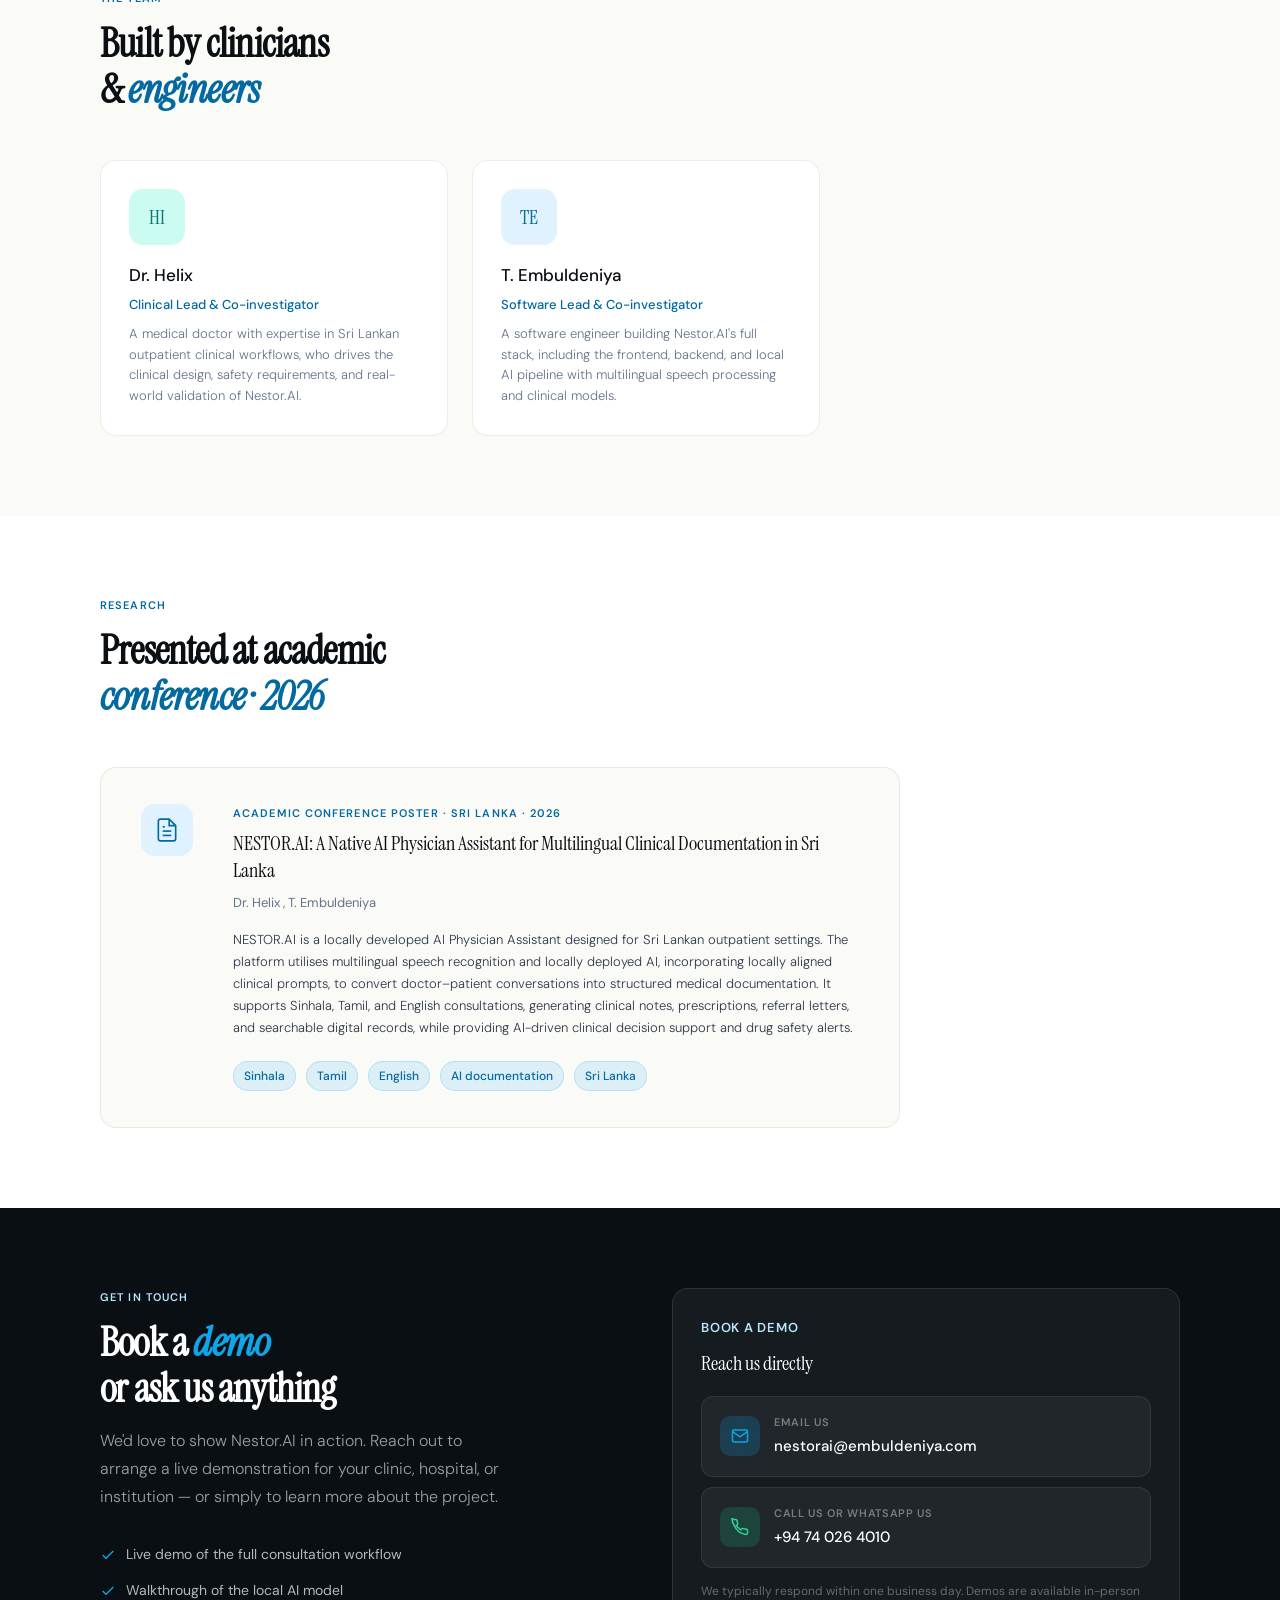
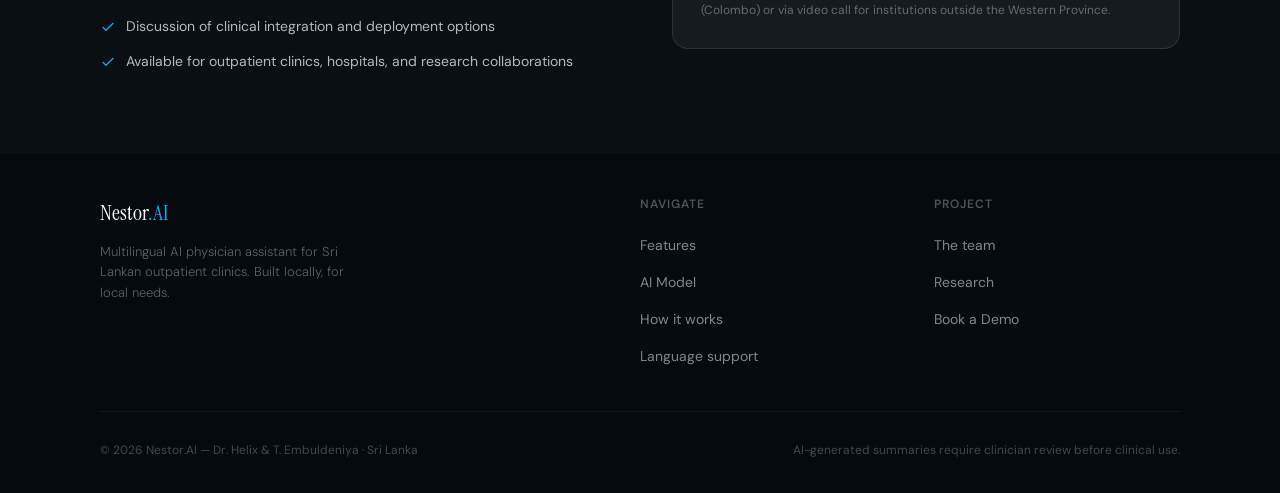
==== commit d43f133a: "feat: add site logo and favicon assets to index head metadata" ====
--- a/index.html
+++ b/index.html
@@ -5,6 +5,8 @@
   <meta charset="UTF-8">
   <meta name="viewport" content="width=device-width, initial-scale=1.0">
   <title>Nestor.AI — AI Physician Assistant for Sri Lanka</title>
+  <link rel="icon" type="image/png" href="favicon.png">
+  <link rel="apple-touch-icon" href="favicon.png">
   <link rel="preconnect" href="https://fonts.googleapis.com">
   <link
     href="https://fonts.googleapis.com/css2?family=Instrument+Serif:ital@0;1&family=DM+Sans:ital,opsz,wght@0,9..40,300;0,9..40,400;0,9..40,500;1,9..40,300&display=swap"
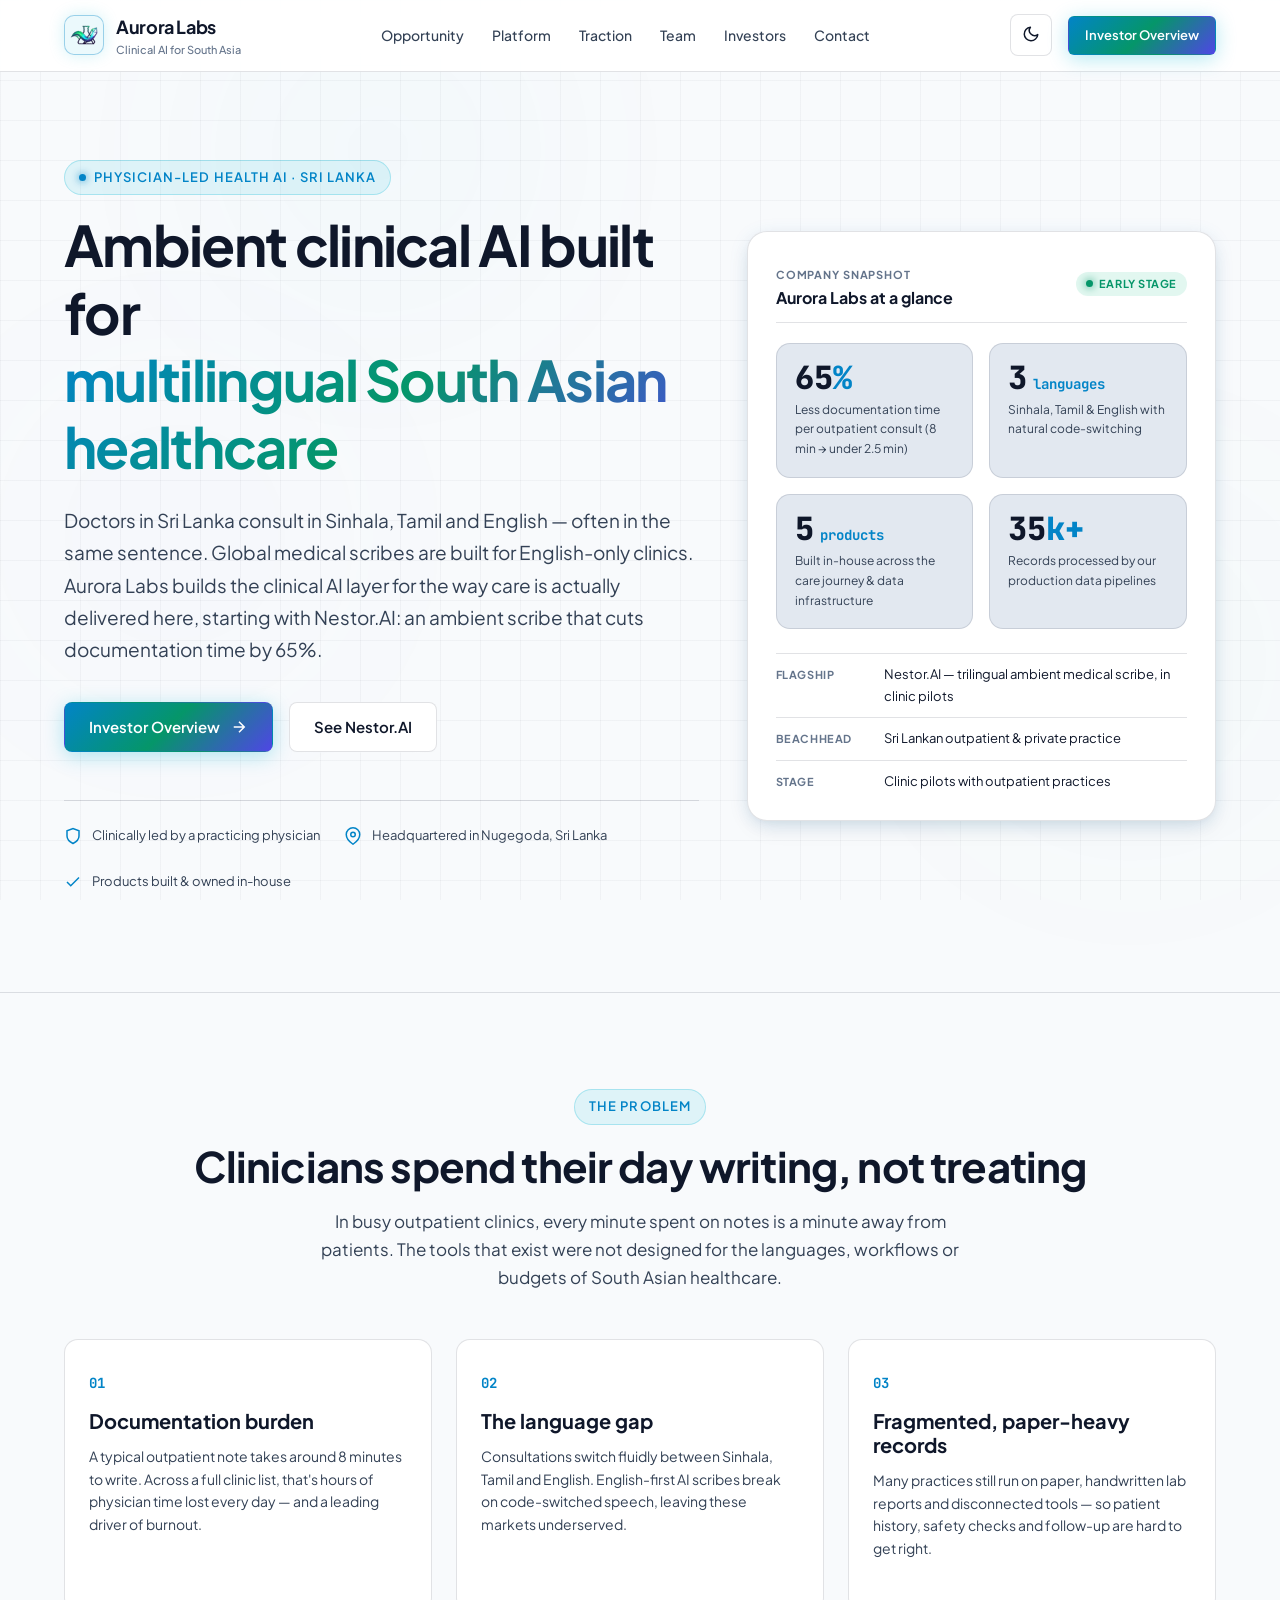
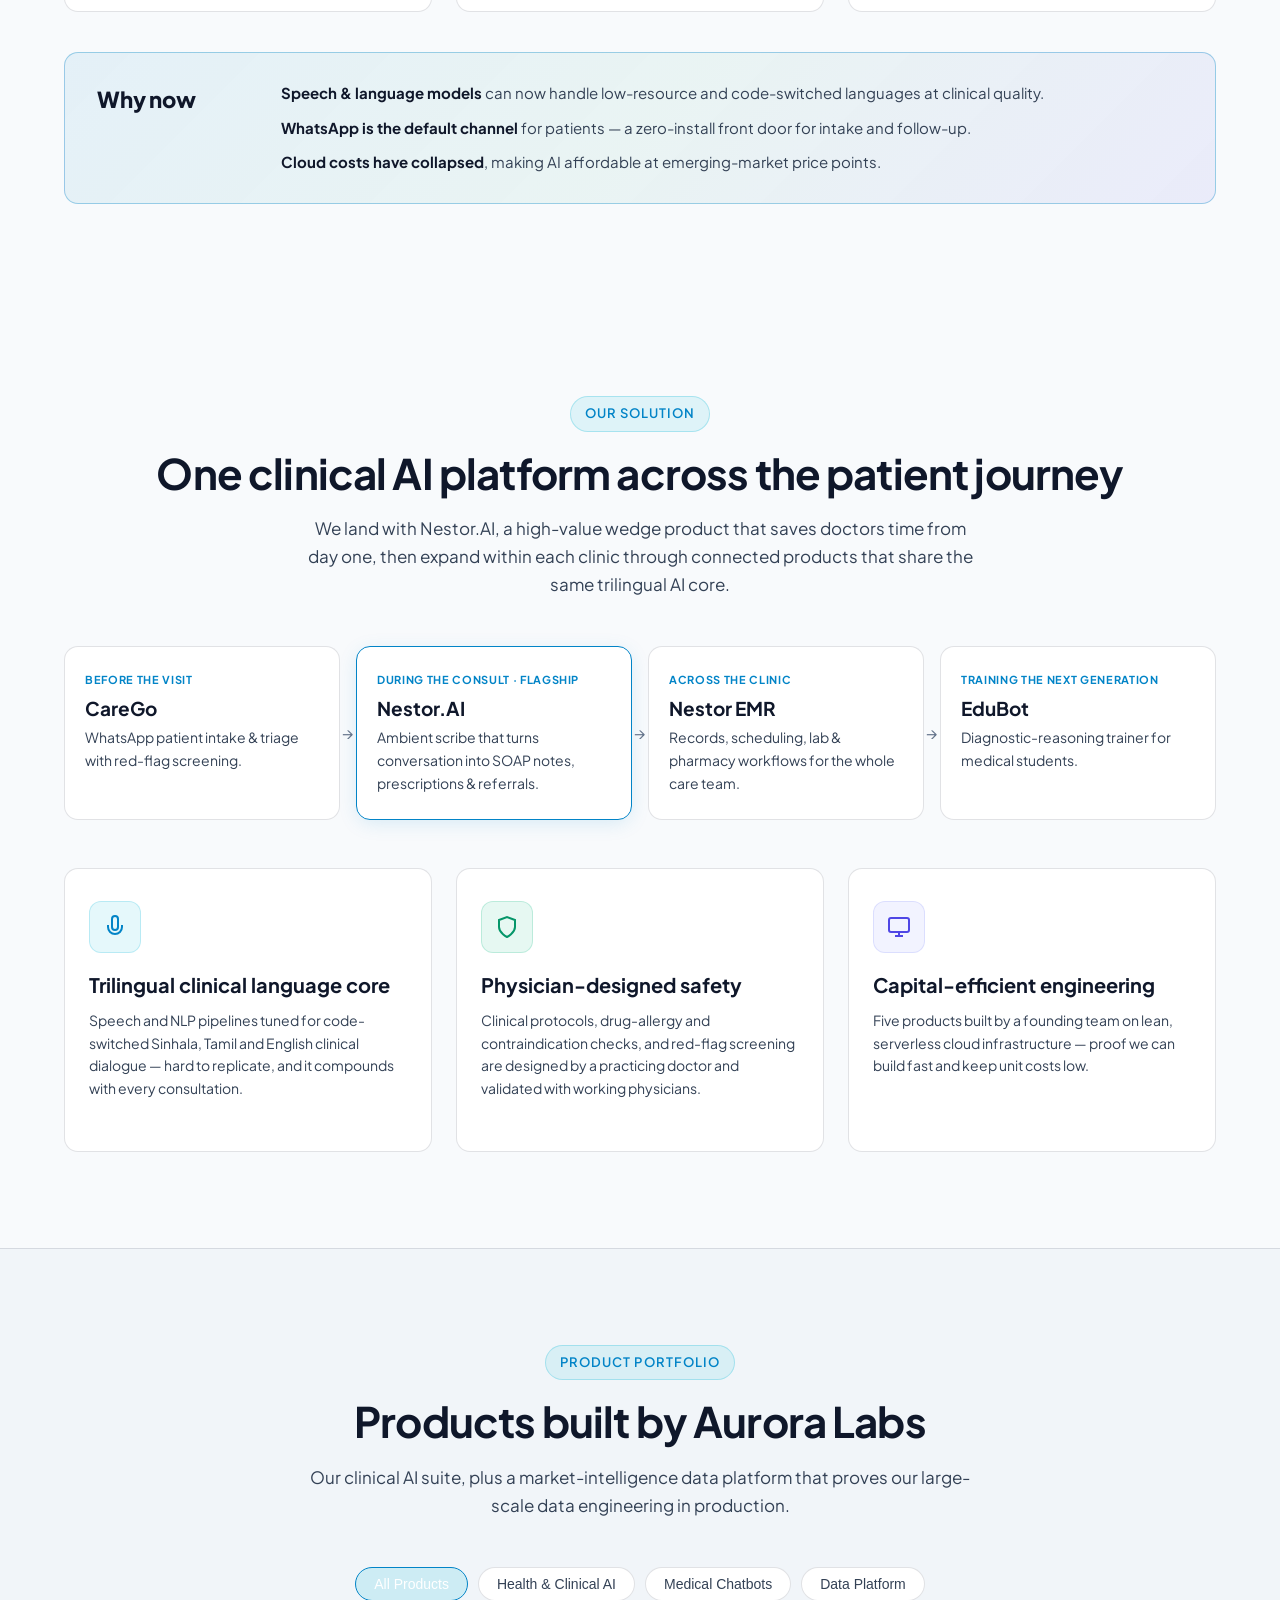
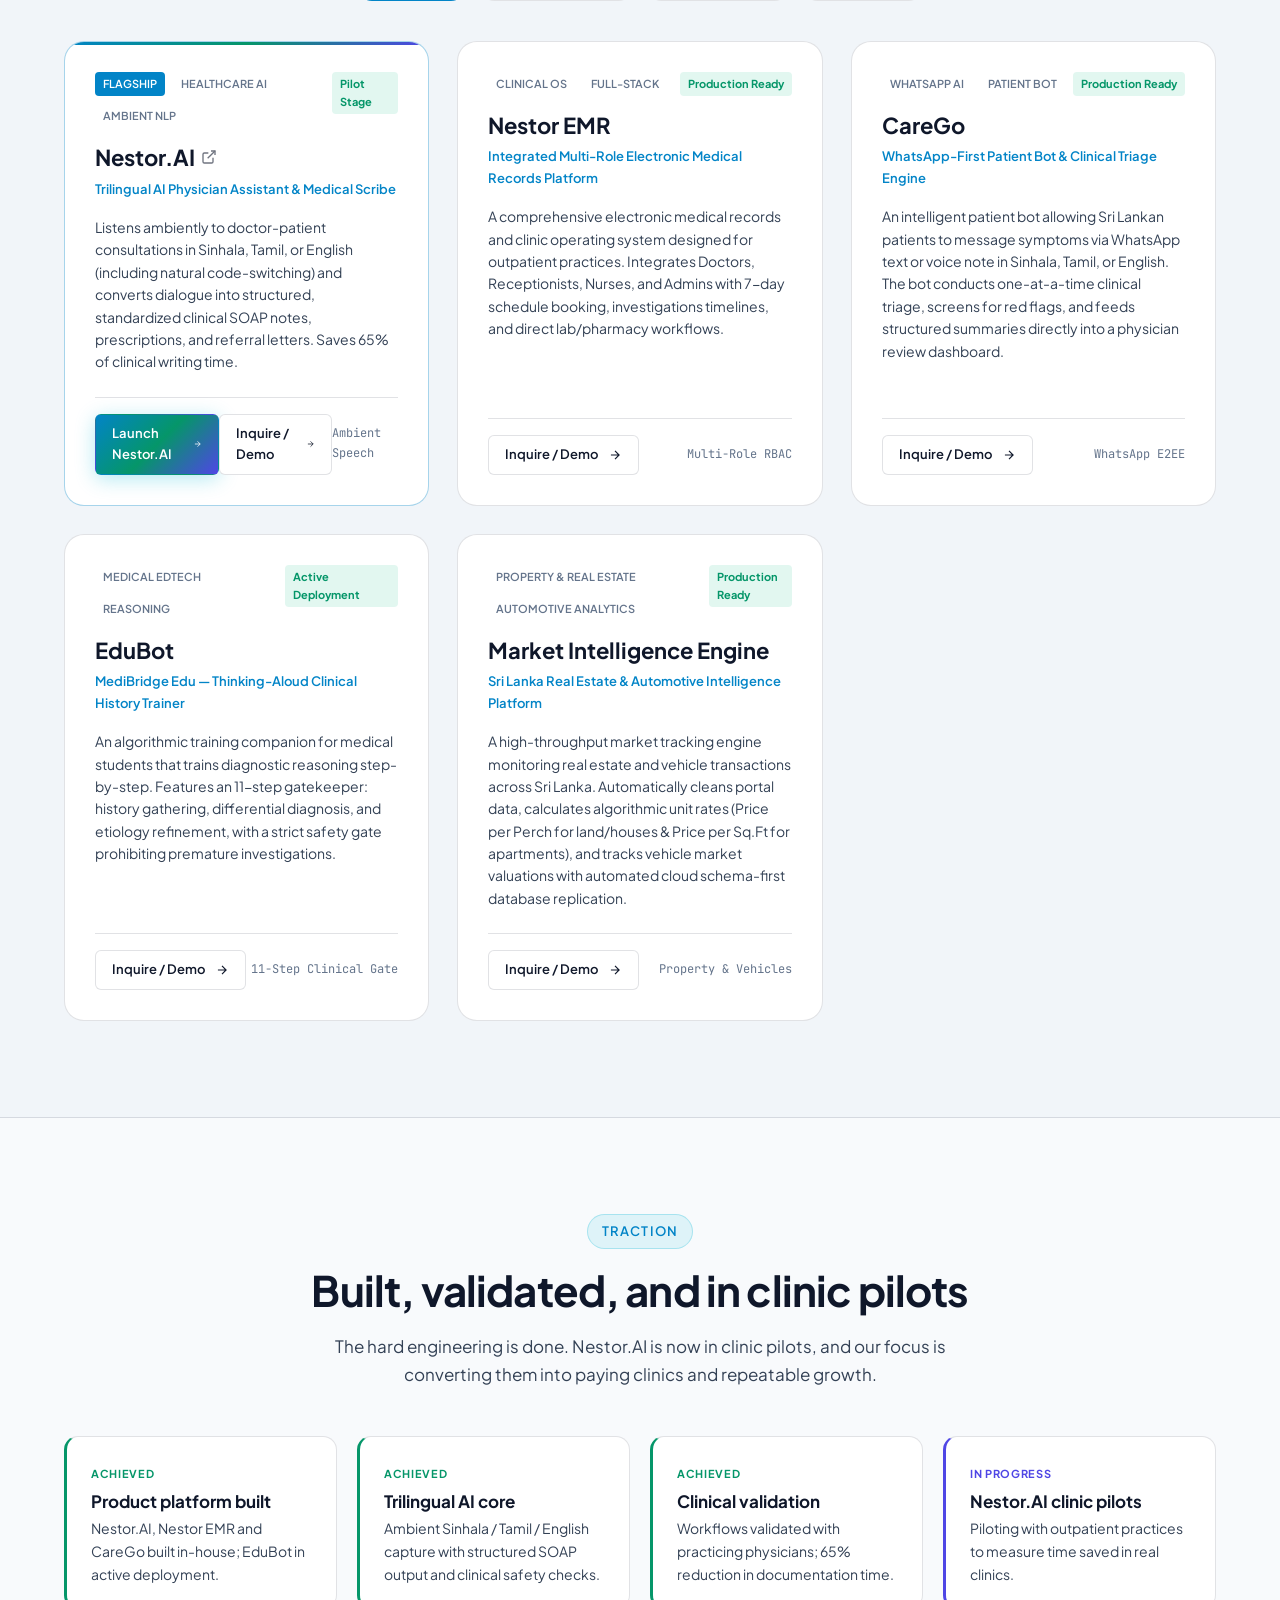
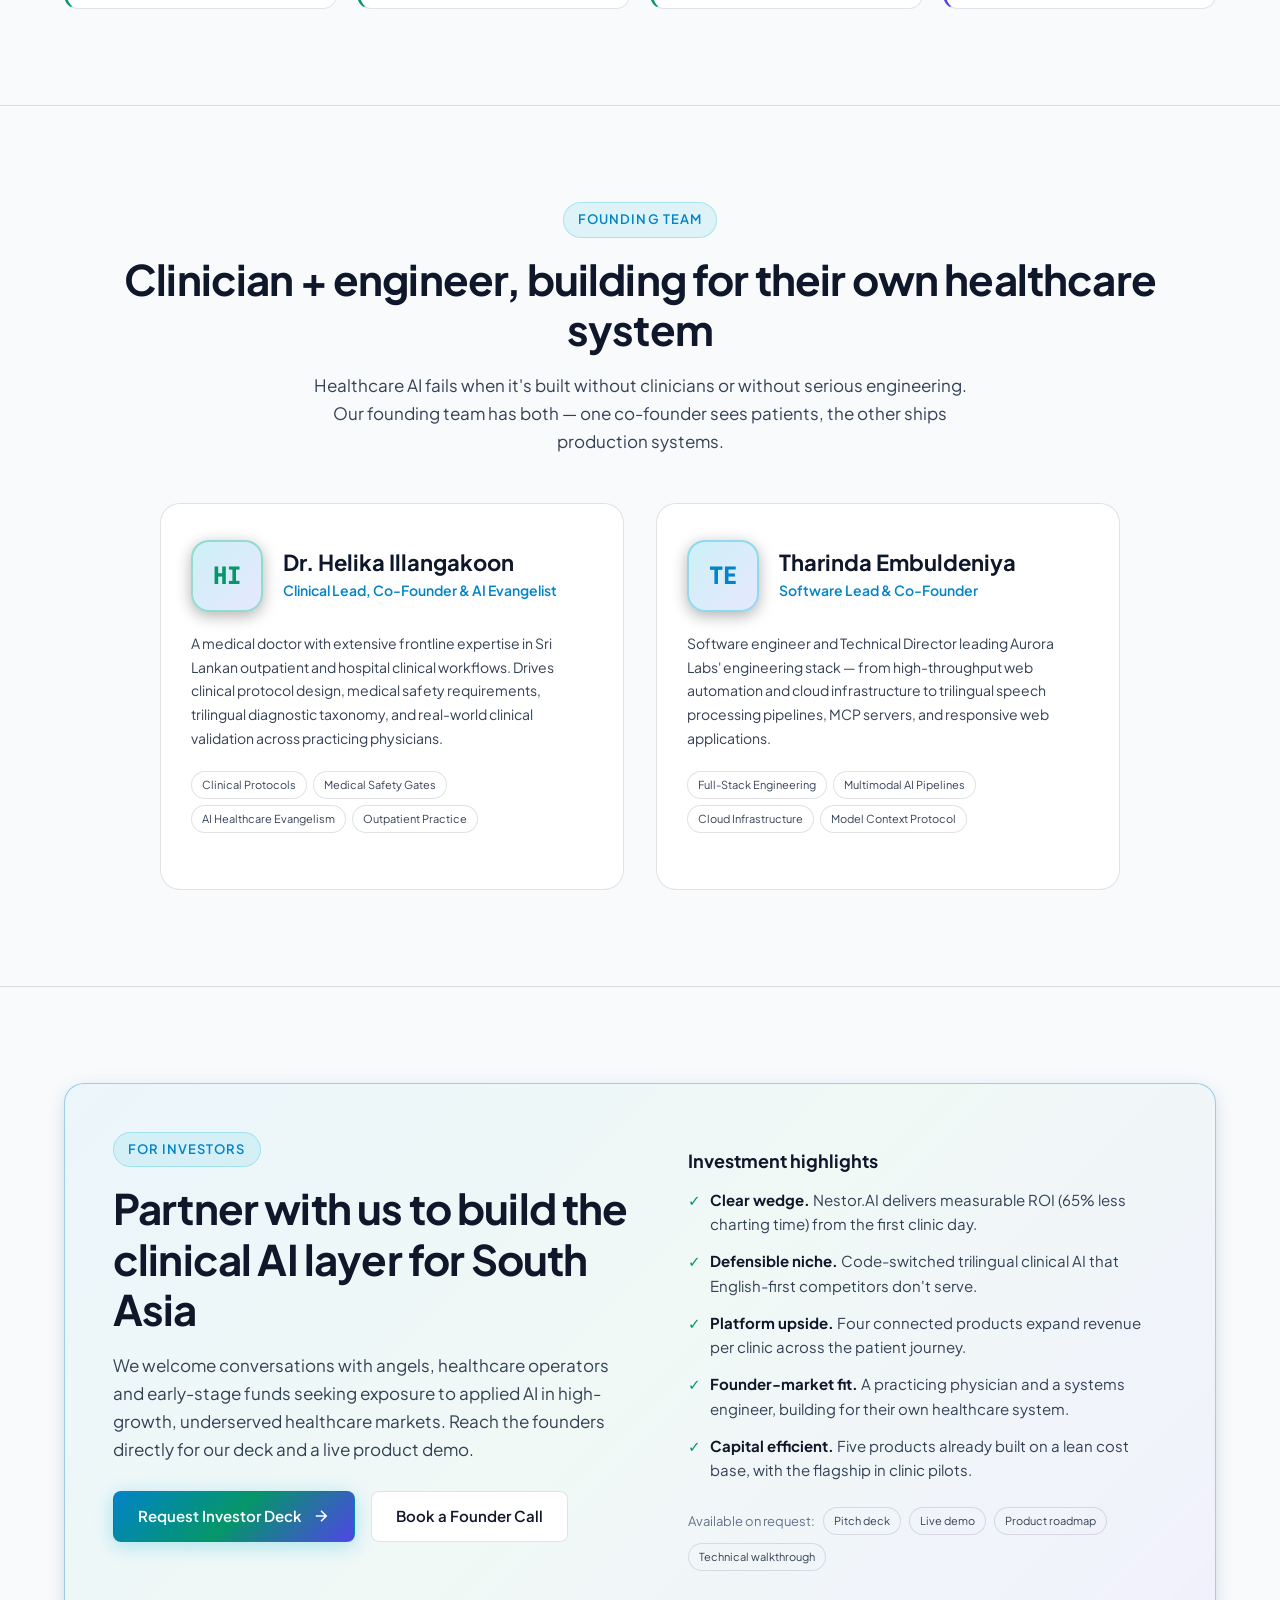
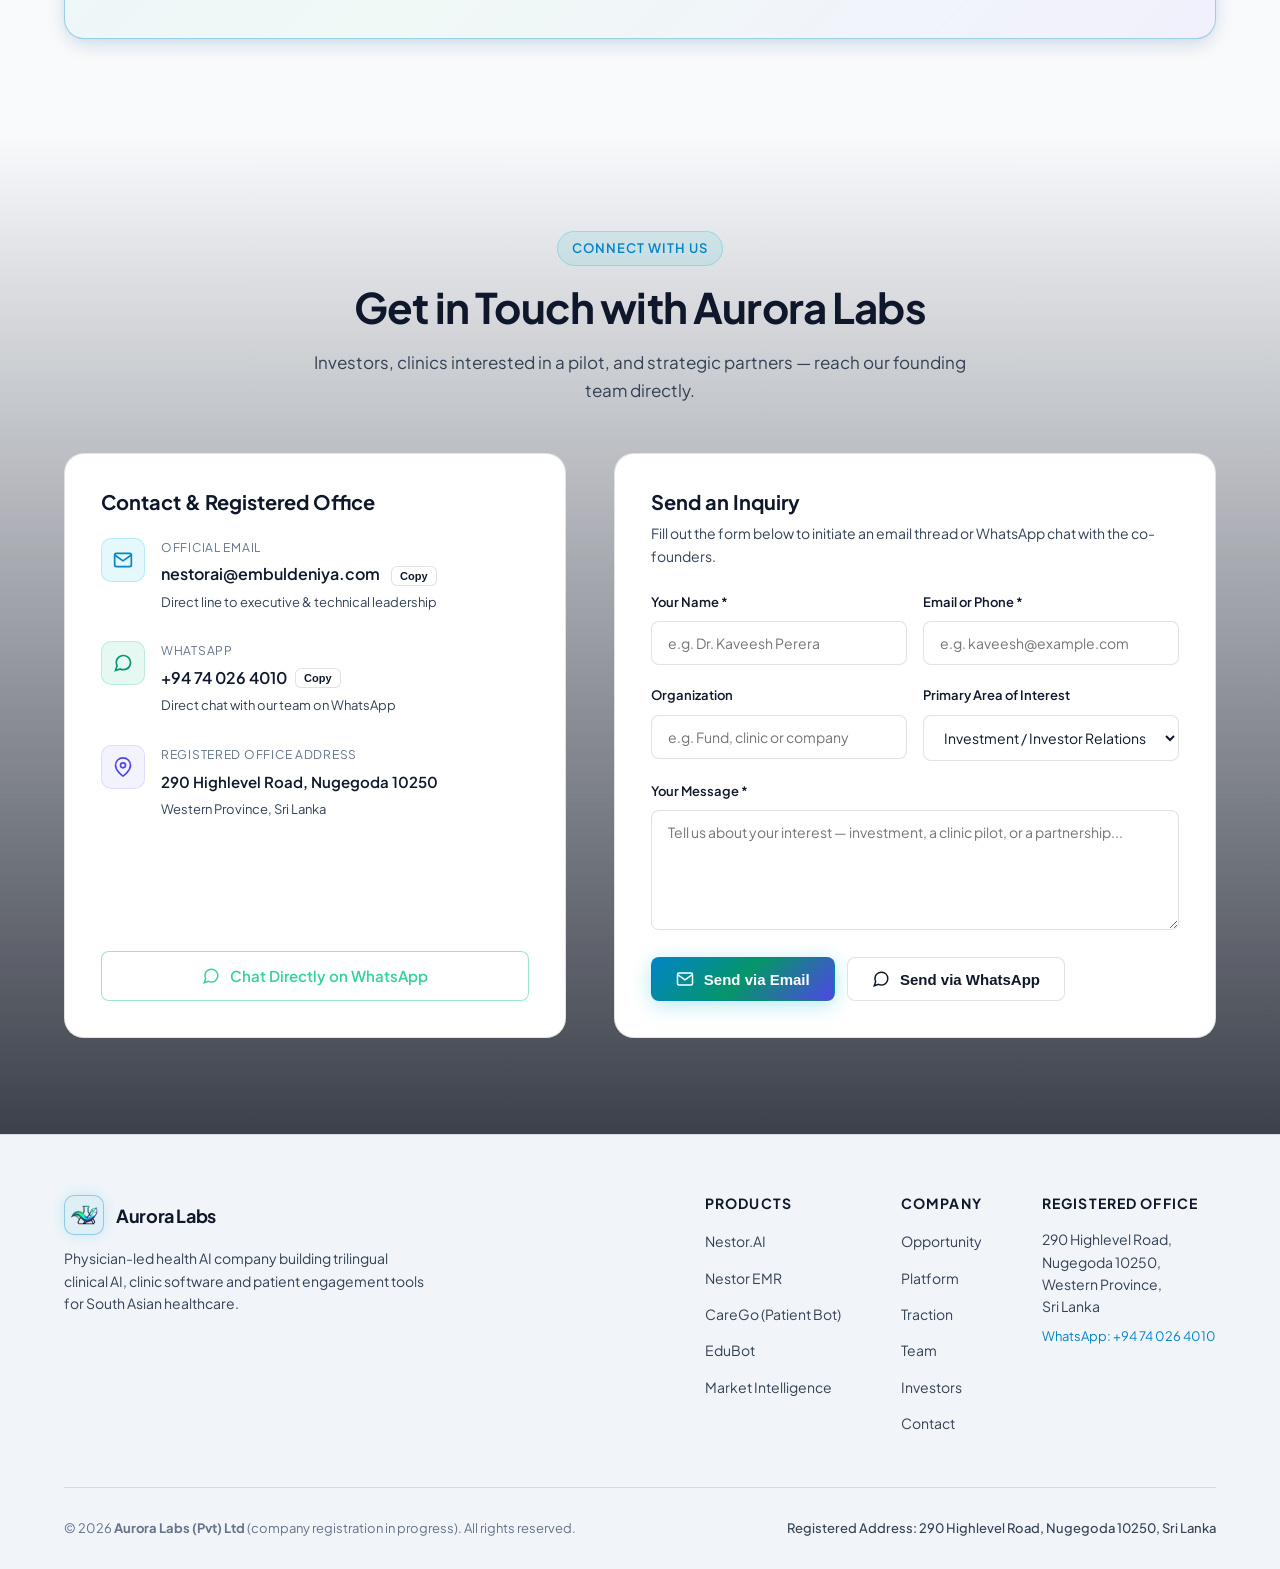
==== commit dac8395c: "feat: replace site with Aurora Labs company site Serve the company site at the root, with Nestor.AI " ====
--- a/index.html
+++ b/index.html
@@ -1,2120 +1,872 @@
 <!DOCTYPE html>
 <html lang="en">
-
 <head>
   <meta charset="UTF-8">
   <meta name="viewport" content="width=device-width, initial-scale=1.0">
-  <title>Nestor.AI — AI Physician Assistant for Sri Lanka</title>
-  <link rel="icon" type="image/png" href="favicon.png">
-  <link rel="apple-touch-icon" href="favicon.png">
+  <title>Aurora Labs — Clinical AI for Multilingual South Asian Healthcare</title>
+  <meta name="description" content="Aurora Labs is a physician-led Sri Lankan health AI company. Its flagship Nestor.AI is a trilingual (Sinhala, Tamil, English) ambient medical scribe that cuts clinical documentation time by 65%.">
+  <meta name="keywords" content="Aurora Labs, Nestor.AI, HealthTech, Sri Lanka Startup, Medical Scribe, Nestor EMR, CareGo, Patient Bot, Sri Lanka Market Intelligence, Real Estate Analytics, Vehicle Analytics">
+  <meta name="author" content="Aurora Labs (PVT) LTD">
+  <meta name="theme-color" content="#070a12">
+
+  <!-- Canonical URL -->
+  <link rel="canonical" href="https://embuldeniya.github.io/">
+
+  <!-- Favicon & Brand Icons -->
+  <link rel="icon" type="image/svg+xml" href="favicon.svg">
+  <link rel="icon" type="image/png" sizes="32x32" href="favicon-32x32.png">
+  <link rel="icon" type="image/png" sizes="192x192" href="assets/images/logo-icon-192.png">
+  <link rel="apple-touch-icon" href="assets/images/logo-icon-192.png">
+
+  <!-- Open Graph / Facebook / LinkedIn -->
+  <meta property="og:type" content="website">
+  <meta property="og:url" content="https://embuldeniya.github.io/">
+  <meta property="og:title" content="Aurora Labs — Clinical AI for Multilingual South Asian Healthcare">
+  <meta property="og:description" content="Physician-led health AI from Sri Lanka. Nestor.AI is a trilingual ambient medical scribe that cuts documentation time by 65%.">
+  <meta property="og:site_name" content="Aurora Labs">
+  <meta property="og:image" content="https://embuldeniya.github.io/assets/images/logo-full-dark.png">
+  <meta property="og:image:width" content="800">
+  <meta property="og:image:height" content="620">
+  <meta property="og:image:alt" content="Aurora Labs Logo">
+  <meta property="og:locale" content="en_US">
+
+  <!-- Twitter Meta Tags -->
+  <meta name="twitter:card" content="summary_large_image">
+  <meta name="twitter:url" content="https://embuldeniya.github.io/">
+  <meta name="twitter:title" content="Aurora Labs — Clinical AI for Multilingual South Asian Healthcare">
+  <meta name="twitter:description" content="Physician-led health AI from Sri Lanka. Nestor.AI is a trilingual ambient medical scribe that cuts documentation time by 65%.">
+  <meta name="twitter:image" content="https://embuldeniya.github.io/assets/images/logo-full-dark.png">
+
+  <!-- Google Fonts: Plus Jakarta Sans & JetBrains Mono -->
   <link rel="preconnect" href="https://fonts.googleapis.com">
-  <link
-    href="https://fonts.googleapis.com/css2?family=Instrument+Serif:ital@0;1&family=DM+Sans:ital,opsz,wght@0,9..40,300;0,9..40,400;0,9..40,500;1,9..40,300&display=swap"
-    rel="stylesheet">
-  <style>
-    :root {
-      --ink: #0a0f14;
-      --ink-2: #2d3748;
-      --ink-3: #64748b;
-      --sky: #0ea5e9;
-      --sky-deep: #0369a1;
-      --sky-pale: #e0f2fe;
-      --sky-mid: #bae6fd;
-      --cream: #fafaf7;
-      --white: #ffffff;
-      --border: rgba(14, 165, 233, 0.15);
-      --border-soft: rgba(0, 0, 0, 0.07);
-    }
-
-    *,
-    *::before,
-    *::after {
-      box-sizing: border-box;
-      margin: 0;
-      padding: 0;
-    }
-
-    html {
-      scroll-behavior: smooth;
-    }
-
-    body {
-      font-family: 'DM Sans', sans-serif;
-      background: var(--cream);
-      color: var(--ink);
-      font-size: 16px;
-      line-height: 1.7;
-      overflow-x: hidden;
-    }
-
-    /* ── NAV ── */
-    nav {
-      position: fixed;
-      top: 0;
-      left: 0;
-      right: 0;
-      z-index: 100;
-      padding: 0 48px;
-      height: 60px;
-      display: flex;
-      align-items: center;
-      justify-content: space-between;
-      background: rgba(250, 250, 247, 0.88);
-      backdrop-filter: blur(12px);
-      border-bottom: 1px solid var(--border-soft);
-    }
-
-    .nav-brand {
-      display: flex;
-      align-items: center;
-      gap: 10px;
-      text-decoration: none;
-    }
-
-    .nav-dot {
-      width: 32px;
-      height: 32px;
-      background: var(--sky-deep);
-      border-radius: 9px;
-      display: flex;
-      align-items: center;
-      justify-content: center;
-    }
-
-    .nav-dot svg {
-      width: 17px;
-      height: 17px;
-      stroke: white;
-      fill: none;
-    }
-
-    .nav-logo-text {
-      font-family: 'Instrument Serif', serif;
-      font-size: 20px;
-      color: var(--ink);
-      letter-spacing: -0.01em;
-    }
-
-    .nav-logo-text span {
-      color: var(--sky);
-    }
-
-    .nav-links {
-      display: flex;
-      align-items: center;
-      gap: 32px;
-      list-style: none;
-    }
-
-    .nav-links a {
-      font-size: 14px;
-      font-weight: 400;
-      color: var(--ink-3);
-      text-decoration: none;
-      transition: color 0.2s;
-    }
-
-    .nav-links a:hover {
-      color: var(--ink);
-    }
-
-    .nav-cta {
-      background: var(--sky-deep);
-      color: white !important;
-      padding: 7px 16px;
-      border-radius: 8px;
-      font-weight: 500 !important;
-      font-size: 13px !important;
-      transition: background 0.2s !important;
-    }
-
-    .nav-cta:hover {
-      background: #075985 !important;
-      color: white !important;
-    }
-
-    /* ── HERO ── */
-    .hero {
-      min-height: 100vh;
-      display: flex;
-      align-items: center;
-      padding: 100px 48px 80px;
-      position: relative;
-      overflow: hidden;
-    }
-
-    .hero-bg {
-      position: absolute;
-      inset: 0;
-      background: radial-gradient(ellipse 60% 50% at 70% 40%, rgba(14, 165, 233, 0.08) 0%, transparent 70%),
-        radial-gradient(ellipse 40% 40% at 20% 80%, rgba(3, 105, 161, 0.05) 0%, transparent 60%);
-      pointer-events: none;
-    }
-
-    .hero-grid-lines {
-      position: absolute;
-      inset: 0;
-      background-image: linear-gradient(rgba(14, 165, 233, 0.04) 1px, transparent 1px), linear-gradient(90deg, rgba(14, 165, 233, 0.04) 1px, transparent 1px);
-      background-size: 60px 60px;
-      pointer-events: none;
-    }
-
-    .hero-content {
-      max-width: 640px;
-      position: relative;
-      z-index: 1;
-      animation: fadeUp 0.8s ease both;
-    }
-
-    @keyframes fadeUp {
-      from {
-        opacity: 0;
-        transform: translateY(28px);
-      }
-
-      to {
-        opacity: 1;
-        transform: translateY(0);
-      }
-    }
-
-    .hero-eyebrow {
-      display: inline-flex;
-      align-items: center;
-      gap: 7px;
-      font-size: 12px;
-      font-weight: 500;
-      letter-spacing: 0.1em;
-      text-transform: uppercase;
-      color: var(--sky-deep);
-      background: var(--sky-pale);
-      border: 1px solid var(--border);
-      padding: 5px 12px;
-      border-radius: 20px;
-      margin-bottom: 24px;
-    }
-
-    .hero-eyebrow span {
-      width: 6px;
-      height: 6px;
-      background: var(--sky);
-      border-radius: 50%;
-      animation: pulse 2s ease-in-out infinite;
-    }
-
-    @keyframes pulse {
-
-      0%,
-      100% {
-        opacity: 1;
-        transform: scale(1);
-      }
-
-      50% {
-        opacity: 0.5;
-        transform: scale(0.8);
-      }
-    }
-
-    .hero h1 {
-      font-family: 'Instrument Serif', serif;
-      font-size: clamp(40px, 5.5vw, 64px);
-      line-height: 1.1;
-      letter-spacing: -0.02em;
-      color: var(--ink);
-      margin-bottom: 20px;
-    }
-
-    .hero h1 em {
-      font-style: italic;
-      color: var(--sky-deep);
-    }
-
-    .hero-sub {
-      font-size: 17px;
-      font-weight: 300;
-      color: var(--ink-2);
-      line-height: 1.7;
-      max-width: 520px;
-      margin-bottom: 36px;
-    }
-
-    .hero-actions {
-      display: flex;
-      gap: 12px;
-      flex-wrap: wrap;
-      margin-bottom: 56px;
-    }
-
-    .btn-primary {
-      display: inline-flex;
-      align-items: center;
-      gap: 8px;
-      background: var(--sky-deep);
-      color: white;
-      padding: 12px 24px;
-      border-radius: 10px;
-      font-size: 14px;
-      font-weight: 500;
-      text-decoration: none;
-      transition: background 0.2s, transform 0.15s;
-      border: none;
-      cursor: pointer;
-    }
-
-    .btn-primary:hover {
-      background: #075985;
-      transform: translateY(-1px);
-    }
-
-    .btn-primary svg {
-      width: 16px;
-      height: 16px;
-      stroke: white;
-      fill: none;
-    }
-
-    .btn-secondary {
-      display: inline-flex;
-      align-items: center;
-      gap: 8px;
-      background: white;
-      color: var(--ink);
-      padding: 12px 24px;
-      border-radius: 10px;
-      font-size: 14px;
-      font-weight: 500;
-      text-decoration: none;
-      border: 1px solid var(--border-soft);
-      transition: border-color 0.2s, transform 0.15s;
-      cursor: pointer;
-    }
-
-    .btn-secondary:hover {
-      border-color: var(--sky-mid);
-      transform: translateY(-1px);
-    }
-
-    .btn-secondary svg {
-      width: 16px;
-      height: 16px;
-      stroke: var(--ink-3);
-      fill: none;
-    }
-
-    .hero-stats {
-      display: flex;
-      gap: 40px;
-      padding-top: 36px;
-      border-top: 1px solid var(--border-soft);
-    }
-
-    .stat-num {
-      font-family: 'Instrument Serif', serif;
-      font-size: 28px;
-      color: var(--ink);
-      letter-spacing: -0.02em;
-      line-height: 1;
-      margin-bottom: 3px;
-    }
-
-    .stat-label {
-      font-size: 12px;
-      color: var(--ink-3);
-      font-weight: 400;
-    }
-
-    /* Hero visual */
-    .hero-visual {
-      position: absolute;
-      right: 48px;
-      top: 50%;
-      transform: translateY(-50%);
-      width: 400px;
-      animation: fadeUp 1s 0.2s ease both;
-    }
-
-    .mock-card {
-      background: white;
-      border: 1px solid var(--border-soft);
-      border-radius: 16px;
-      padding: 20px;
-      box-shadow: 0 4px 32px rgba(0, 0, 0, 0.06);
-    }
-
-    .mock-header {
-      display: flex;
-      align-items: center;
-      gap: 10px;
-      padding-bottom: 14px;
-      border-bottom: 1px solid #f1f5f9;
-      margin-bottom: 14px;
-    }
-
-    .mock-avatar {
-      width: 32px;
-      height: 32px;
-      background: var(--sky-pale);
-      border-radius: 8px;
-      display: flex;
-      align-items: center;
-      justify-content: center;
-    }
-
-    .mock-avatar svg {
-      width: 16px;
-      height: 16px;
-      stroke: var(--sky-deep);
-      fill: none;
-    }
-
-    .mock-title {
-      font-size: 13px;
-      font-weight: 500;
-      color: var(--ink);
-    }
-
-    .mock-sub {
-      font-size: 11px;
-      color: var(--ink-3);
-    }
-
-    .mock-status {
-      margin-left: auto;
-      display: flex;
-      align-items: center;
-      gap: 5px;
-      font-size: 11px;
-      color: #059669;
-      background: #d1fae5;
-      padding: 3px 8px;
-      border-radius: 20px;
-      font-weight: 500;
-    }
-
-    .mock-status span {
-      width: 5px;
-      height: 5px;
-      background: #059669;
-      border-radius: 50%;
-    }
-
-    .mock-section {
-      margin-bottom: 12px;
-    }
-
-    .mock-label {
-      font-size: 9px;
-      font-weight: 600;
-      letter-spacing: 0.08em;
-      text-transform: uppercase;
-      color: var(--sky-deep);
-      margin-bottom: 5px;
-    }
-
-    .mock-line {
-      height: 8px;
-      background: #f1f5f9;
-      border-radius: 4px;
-      margin-bottom: 4px;
-    }
-
-    .mock-pills {
-      display: flex;
-      gap: 4px;
-      flex-wrap: wrap;
-    }
-
-    .mock-pill {
-      font-size: 10px;
-      padding: 3px 8px;
-      border-radius: 12px;
-      font-weight: 500;
-    }
-
-    .pill-red {
-      background: #fef2f2;
-      color: #dc2626;
-    }
-
-    .pill-blue {
-      background: #eff6ff;
-      color: #2563eb;
-    }
-
-    .pill-amber {
-      background: #fffbeb;
-      color: #d97706;
-    }
-
-    .mock-floating {
-      position: absolute;
-      top: -20px;
-      right: -20px;
-      background: white;
-      border: 1px solid var(--border-soft);
-      border-radius: 12px;
-      padding: 10px 14px;
-      box-shadow: 0 4px 16px rgba(0, 0, 0, 0.08);
-      display: flex;
-      align-items: center;
-      gap: 8px;
-      font-size: 12px;
-      font-weight: 500;
-      color: var(--ink);
-      animation: float 4s ease-in-out infinite;
-    }
-
-    @keyframes float {
-
-      0%,
-      100% {
-        transform: translateY(0);
-      }
-
-      50% {
-        transform: translateY(-6px);
-      }
-    }
-
-    .mock-floating-icon {
-      width: 26px;
-      height: 26px;
-      background: #d1fae5;
-      border-radius: 7px;
-      display: flex;
-      align-items: center;
-      justify-content: center;
-    }
-
-    .mock-floating-icon svg {
-      width: 14px;
-      height: 14px;
-      stroke: #059669;
-      fill: none;
-    }
-
-    .mock-floating-2 {
-      position: absolute;
-      bottom: -16px;
-      left: -16px;
-      background: var(--sky-deep);
-      border-radius: 12px;
-      padding: 10px 14px;
-      display: flex;
-      align-items: center;
-      gap: 8px;
-      font-size: 12px;
-      font-weight: 500;
-      color: white;
-      animation: float 4s 1s ease-in-out infinite;
-      box-shadow: 0 4px 16px rgba(3, 105, 161, 0.3);
-    }
-
-    /* ── SECTION BASE ── */
-    section {
-      padding: 80px 48px;
-    }
-
-    .section-inner {
-      max-width: 1080px;
-      margin: 0 auto;
-    }
-
-    .section-label {
-      font-size: 11px;
-      font-weight: 600;
-      letter-spacing: 0.1em;
-      text-transform: uppercase;
-      color: var(--sky-deep);
-      margin-bottom: 12px;
-    }
-
-    .section-title {
-      font-family: 'Instrument Serif', serif;
-      font-size: clamp(28px, 3.5vw, 40px);
-      line-height: 1.15;
-      letter-spacing: -0.02em;
-      color: var(--ink);
-      margin-bottom: 16px;
-    }
-
-    .section-title em {
-      font-style: italic;
-      color: var(--sky-deep);
-    }
-
-    .section-body {
-      font-size: 16px;
-      font-weight: 300;
-      color: var(--ink-2);
-      max-width: 520px;
-      line-height: 1.75;
-    }
-
-    /* ── FEATURES ── */
-    #features {
-      background: white;
-    }
-
-    .features-intro {
-      display: grid;
-      grid-template-columns: 1fr 1fr;
-      gap: 80px;
-      align-items: center;
-      margin-bottom: 64px;
-    }
-
-    .feature-grid {
-      display: grid;
-      grid-template-columns: repeat(3, 1fr);
-      gap: 16px;
-    }
-
-    .feat-card {
-      background: var(--cream);
-      border: 1px solid var(--border-soft);
-      border-radius: 14px;
-      padding: 22px;
-      transition: box-shadow 0.2s, transform 0.2s;
-    }
-
-    .feat-card:hover {
-      box-shadow: 0 8px 32px rgba(0, 0, 0, 0.06);
-      transform: translateY(-2px);
-    }
-
-    .feat-icon {
-      width: 40px;
-      height: 40px;
-      border-radius: 11px;
-      background: var(--sky-pale);
-      display: flex;
-      align-items: center;
-      justify-content: center;
-      margin-bottom: 14px;
-    }
-
-    .feat-icon svg {
-      width: 20px;
-      height: 20px;
-      stroke: var(--sky-deep);
-      fill: none;
-    }
-
-    .feat-name {
-      font-size: 14px;
-      font-weight: 500;
-      color: var(--ink);
-      margin-bottom: 6px;
-    }
-
-    .feat-desc {
-      font-size: 13px;
-      font-weight: 300;
-      color: var(--ink-3);
-      line-height: 1.6;
-    }
-
-    /* ── FLOW ── */
-    #how-it-works {
-      background: var(--cream);
-    }
-
-    .flow-steps {
-      display: grid;
-      grid-template-columns: repeat(4, 1fr);
-      gap: 0;
-      position: relative;
-      margin-top: 48px;
-    }
-
-    .flow-steps::before {
-      content: '';
-      position: absolute;
-      top: 28px;
-      left: 10%;
-      right: 10%;
-      height: 1px;
-      background: linear-gradient(90deg, transparent, var(--sky-mid), var(--sky-mid), transparent);
-    }
-
-    .flow-step {
-      text-align: center;
-      padding: 0 16px;
-      position: relative;
-    }
-
-    .step-icon {
-      width: 56px;
-      height: 56px;
-      background: var(--sky-deep);
-      border-radius: 50%;
-      display: flex;
-      align-items: center;
-      justify-content: center;
-      margin: 0 auto 18px;
-      position: relative;
-      z-index: 1;
-    }
-
-    .step-icon svg {
-      width: 22px;
-      height: 22px;
-      stroke: white;
-      fill: none;
-    }
-
-    .step-title {
-      font-size: 15px;
-      font-weight: 500;
-      color: var(--ink);
-      margin-bottom: 6px;
-    }
-
-    .step-desc {
-      font-size: 13px;
-      font-weight: 300;
-      color: var(--ink-3);
-      line-height: 1.6;
-    }
-
-    /* ── LOCAL AI MODEL ── */
-    #ai-model {
-      background: white;
-    }
-
-    .ai-model-layout {
-      display: grid;
-      grid-template-columns: 1fr 1fr;
-      gap: 64px;
-      align-items: start;
-      margin-top: 48px;
-    }
-
-    .ai-model-intro {}
-
-    .ai-model-intro p {
-      font-size: 15px;
-      font-weight: 300;
-      color: var(--ink-2);
-      line-height: 1.8;
-      margin-bottom: 16px;
-    }
-
-    .prompt-pillars {
-      display: flex;
-      flex-direction: column;
-      gap: 14px;
-      margin-top: 32px;
-    }
-
-    .pillar {
-      display: flex;
-      align-items: flex-start;
-      gap: 14px;
-      background: var(--cream);
-      border: 1px solid var(--border-soft);
-      border-radius: 12px;
-      padding: 16px 18px;
-      transition: border-color 0.2s, box-shadow 0.2s;
-    }
-
-    .pillar:hover {
-      border-color: var(--sky-mid);
-      box-shadow: 0 4px 20px rgba(14, 165, 233, 0.07);
-    }
-
-    .pillar-num {
-      width: 28px;
-      height: 28px;
-      border-radius: 8px;
-      background: var(--sky-deep);
-      color: white;
-      font-size: 12px;
-      font-weight: 600;
-      display: flex;
-      align-items: center;
-      justify-content: center;
-      flex-shrink: 0;
-      margin-top: 1px;
-    }
-
-    .pillar-title {
-      font-size: 14px;
-      font-weight: 500;
-      color: var(--ink);
-      margin-bottom: 4px;
-    }
-
-    .pillar-desc {
-      font-size: 13px;
-      font-weight: 300;
-      color: var(--ink-3);
-      line-height: 1.6;
-    }
-
-    .ai-model-right {}
-
-    .model-card {
-      background: var(--ink);
-      border-radius: 16px;
-      padding: 28px;
-      color: white;
-      margin-bottom: 16px;
-    }
-
-    .model-card-label {
-      font-size: 10px;
-      font-weight: 600;
-      letter-spacing: 0.12em;
-      text-transform: uppercase;
-      color: var(--sky-mid);
-      margin-bottom: 10px;
-    }
-
-    .model-card-name {
-      font-family: 'Instrument Serif', serif;
-      font-size: 24px;
-      color: white;
-      margin-bottom: 6px;
-    }
-
-    .model-card-sub {
-      font-size: 13px;
-      color: rgba(255, 255, 255, 0.5);
-      font-weight: 300;
-      margin-bottom: 20px;
-      line-height: 1.6;
-    }
-
-    .model-badges {
-      display: flex;
-      flex-wrap: wrap;
-      gap: 6px;
-    }
-
-    .model-badge {
-      font-size: 11px;
-      padding: 4px 10px;
-      border-radius: 20px;
-      border: 1px solid rgba(255, 255, 255, 0.12);
-      color: rgba(255, 255, 255, 0.7);
-      background: rgba(255, 255, 255, 0.06);
-    }
-
-    .model-badge.highlight {
-      border-color: rgba(14, 165, 233, 0.4);
-      color: var(--sky-mid);
-      background: rgba(14, 165, 233, 0.1);
-    }
-
-    .prompt-samples {
-      display: flex;
-      flex-direction: column;
-      gap: 10px;
-    }
-
-    .prompt-sample {
-      background: var(--cream);
-      border: 1px solid var(--border-soft);
-      border-radius: 10px;
-      padding: 14px 16px;
-      display: flex;
-      align-items: flex-start;
-      gap: 10px;
-    }
-
-    .prompt-tag {
-      font-size: 10px;
-      font-weight: 600;
-      letter-spacing: 0.06em;
-      text-transform: uppercase;
-      color: var(--sky-deep);
-      background: var(--sky-pale);
-      padding: 2px 8px;
-      border-radius: 6px;
-      flex-shrink: 0;
-      margin-top: 1px;
-    }
-
-    .prompt-text {
-      font-size: 12px;
-      color: var(--ink-2);
-      line-height: 1.55;
-      font-style: italic;
-    }
-
-    /* ── LANGUAGES ── */
-    #languages {
-      background: var(--sky-deep);
-    }
-
-    #languages .section-label {
-      color: var(--sky-mid);
-    }
-
-    #languages .section-title {
-      color: white;
-    }
-
-    #languages .section-body {
-      color: rgba(255, 255, 255, 0.75);
-      max-width: 440px;
-    }
-
-    .lang-grid {
-      display: grid;
-      grid-template-columns: repeat(3, 1fr);
-      gap: 16px;
-      margin-top: 48px;
-    }
-
-    .lang-card {
-      background: rgba(255, 255, 255, 0.1);
-      border: 1px solid rgba(255, 255, 255, 0.15);
-      border-radius: 14px;
-      padding: 28px 24px;
-      transition: background 0.2s;
-    }
-
-    .lang-card:hover {
-      background: rgba(255, 255, 255, 0.15);
-    }
-
-    .lang-script {
-      font-size: 36px;
-      margin-bottom: 12px;
-    }
-
-    .lang-name {
-      font-family: 'Instrument Serif', serif;
-      font-size: 22px;
-      color: white;
-      margin-bottom: 6px;
-    }
-
-    .lang-native {
-      font-size: 14px;
-      color: var(--sky-mid);
-      margin-bottom: 12px;
-    }
-
-    .lang-note {
-      font-size: 13px;
-      color: rgba(255, 255, 255, 0.6);
-      font-weight: 300;
-      line-height: 1.5;
-    }
-
-    /* ── TEAM ── */
-    #team {
-      background: var(--cream);
-    }
-
-    .team-grid {
-      display: grid;
-      grid-template-columns: repeat(2, 1fr);
-      gap: 24px;
-      margin-top: 48px;
-      max-width: 720px;
-    }
-
-    .team-card {
-      background: white;
-      border: 1px solid var(--border-soft);
-      border-radius: 16px;
-      padding: 28px;
-      transition: box-shadow 0.2s;
-    }
-
-    .team-card:hover {
-      box-shadow: 0 8px 32px rgba(0, 0, 0, 0.06);
-    }
-
-    .team-avatar {
-      width: 56px;
-      height: 56px;
-      border-radius: 14px;
-      display: flex;
-      align-items: center;
-      justify-content: center;
-      font-family: 'Instrument Serif', serif;
-      font-size: 20px;
-      margin-bottom: 16px;
-    }
-
-    .avatar-teal {
-      background: #ccfbf1;
-      color: #0f766e;
-    }
-
-    .avatar-blue {
-      background: var(--sky-pale);
-      color: var(--sky-deep);
-    }
-
-    .team-name {
-      font-size: 17px;
-      font-weight: 500;
-      color: var(--ink);
-      margin-bottom: 4px;
-    }
-
-    .team-role {
-      font-size: 13px;
-      color: var(--sky-deep);
-      font-weight: 500;
-      margin-bottom: 8px;
-    }
-
-    .team-bio {
-      font-size: 13px;
-      color: var(--ink-3);
-      font-weight: 300;
-      line-height: 1.6;
-    }
-
-    /* ── PAPER ── */
-    #paper {
-      background: white;
-    }
-
-    .paper-card {
-      background: var(--cream);
-      border: 1px solid var(--border-soft);
-      border-radius: 16px;
-      padding: 36px 40px;
-      display: flex;
-      gap: 40px;
-      align-items: flex-start;
-      max-width: 800px;
-      margin-top: 48px;
-      transition: box-shadow 0.2s;
-    }
-
-    .paper-card:hover {
-      box-shadow: 0 8px 32px rgba(0, 0, 0, 0.06);
-    }
-
-    .paper-icon {
-      width: 52px;
-      height: 52px;
-      background: var(--sky-pale);
-      border-radius: 14px;
-      display: flex;
-      align-items: center;
-      justify-content: center;
-      flex-shrink: 0;
-    }
-
-    .paper-icon svg {
-      width: 26px;
-      height: 26px;
-      stroke: var(--sky-deep);
-      fill: none;
-    }
-
-    .paper-venue {
-      font-size: 11px;
-      font-weight: 600;
-      letter-spacing: 0.1em;
-      text-transform: uppercase;
-      color: var(--sky-deep);
-      margin-bottom: 8px;
-    }
-
-    .paper-title {
-      font-family: 'Instrument Serif', serif;
-      font-size: 20px;
-      color: var(--ink);
-      line-height: 1.35;
-      margin-bottom: 8px;
-    }
-
-    .paper-authors {
-      font-size: 13px;
-      color: var(--ink-3);
-      font-weight: 400;
-      margin-bottom: 14px;
-    }
-
-    .paper-abstract {
-      font-size: 13px;
-      color: var(--ink-2);
-      font-weight: 300;
-      line-height: 1.7;
-      margin-bottom: 16px;
-    }
-
-    .badge-lang {
-      display: inline-flex;
-      align-items: center;
-      gap: 4px;
-      background: rgba(14, 165, 233, 0.12);
-      color: var(--sky-deep);
-      border: 1px solid rgba(14, 165, 233, 0.2);
-      padding: 4px 10px;
-      border-radius: 20px;
-      font-size: 12px;
-      font-weight: 500;
-      margin-right: 6px;
-      margin-top: 6px;
-    }
-
-    /* ── CONTACT / DEMO ── */
-    #contact {
-      background: var(--ink);
-    }
-
-    .contact-layout {
-      display: grid;
-      grid-template-columns: 1fr 1fr;
-      gap: 64px;
-      align-items: start;
-    }
-
-    .contact-intro .section-label {
-      color: var(--sky-mid);
-    }
-
-    .contact-intro .section-title {
-      color: white;
-    }
-
-    .contact-intro .section-body {
-      color: rgba(255, 255, 255, 0.6);
-      max-width: 400px;
-      margin-bottom: 32px;
-    }
-
-    .contact-highlights {
-      display: flex;
-      flex-direction: column;
-      gap: 12px;
-    }
-
-    .contact-highlight {
-      display: flex;
-      align-items: center;
-      gap: 10px;
-      font-size: 14px;
-      color: rgba(255, 255, 255, 0.7);
-    }
-
-    .contact-highlight svg {
-      width: 16px;
-      height: 16px;
-      stroke: var(--sky);
-      fill: none;
-      flex-shrink: 0;
-    }
-
-    .contact-card-panel {
-      display: flex;
-      flex-direction: column;
-      gap: 16px;
-    }
-
-    .demo-card {
-      background: rgba(255, 255, 255, 0.05);
-      border: 1px solid rgba(255, 255, 255, 0.1);
-      border-radius: 16px;
-      padding: 28px;
-    }
-
-    .demo-card-title {
-      font-size: 13px;
-      font-weight: 600;
-      letter-spacing: 0.06em;
-      text-transform: uppercase;
-      color: var(--sky-mid);
-      margin-bottom: 6px;
-    }
-
-    .demo-card-head {
-      font-family: 'Instrument Serif', serif;
-      font-size: 20px;
-      color: white;
-      margin-bottom: 16px;
-    }
-
-    .contact-method {
-      display: flex;
-      align-items: center;
-      gap: 14px;
-      background: rgba(255, 255, 255, 0.05);
-      border: 1px solid rgba(255, 255, 255, 0.08);
-      border-radius: 12px;
-      padding: 16px 18px;
-      text-decoration: none;
-      transition: background 0.2s, border-color 0.2s;
-      margin-bottom: 10px;
-    }
-
-    .contact-method:last-child {
-      margin-bottom: 0;
-    }
-
-    .contact-method:hover {
-      background: rgba(14, 165, 233, 0.12);
-      border-color: rgba(14, 165, 233, 0.3);
-    }
-
-    .contact-method-icon {
-      width: 40px;
-      height: 40px;
-      border-radius: 10px;
-      display: flex;
-      align-items: center;
-      justify-content: center;
-      flex-shrink: 0;
-    }
-
-    .icon-email {
-      background: rgba(14, 165, 233, 0.2);
-    }
-
-    .icon-phone {
-      background: rgba(16, 185, 129, 0.2);
-    }
-
-    .contact-method-icon svg {
-      width: 18px;
-      height: 18px;
-      fill: none;
-    }
-
-    .icon-email svg {
-      stroke: var(--sky);
-    }
-
-    .icon-phone svg {
-      stroke: #34d399;
-    }
-
-    .contact-method-label {
-      font-size: 11px;
-      font-weight: 600;
-      text-transform: uppercase;
-      letter-spacing: 0.06em;
-      color: rgba(255, 255, 255, 0.4);
-      margin-bottom: 3px;
-    }
-
-    .contact-method-value {
-      font-size: 15px;
-      font-weight: 500;
-      color: white;
-    }
-
-    .demo-note {
-      font-size: 12px;
-      color: rgba(255, 255, 255, 0.35);
-      margin-top: 14px;
-      line-height: 1.6;
-    }
-
-    /* ── FOOTER ── */
-    footer {
-      background: #050a0f;
-      color: white;
-      padding: 40px 48px 32px;
-    }
-
-    .footer-inner {
-      max-width: 1080px;
-      margin: 0 auto;
-      display: grid;
-      grid-template-columns: 2fr 1fr 1fr;
-      gap: 48px;
-      padding-bottom: 32px;
-      border-bottom: 1px solid rgba(255, 255, 255, 0.06);
-    }
-
-    .footer-brand-name {
-      font-family: 'Instrument Serif', serif;
-      font-size: 22px;
-      color: white;
-      margin-bottom: 10px;
-    }
-
-    .footer-brand-name span {
-      color: var(--sky);
-    }
-
-    .footer-tagline {
-      font-size: 13px;
-      color: rgba(255, 255, 255, 0.35);
-      font-weight: 300;
-      line-height: 1.6;
-      max-width: 260px;
-    }
-
-    .footer-col-title {
-      font-size: 12px;
-      font-weight: 600;
-      letter-spacing: 0.08em;
-      text-transform: uppercase;
-      color: rgba(255, 255, 255, 0.3);
-      margin-bottom: 16px;
-    }
-
-    .footer-links {
-      list-style: none;
-    }
-
-    .footer-links li {
-      margin-bottom: 10px;
-    }
-
-    .footer-links a {
-      font-size: 14px;
-      color: rgba(255, 255, 255, 0.5);
-      text-decoration: none;
-      transition: color 0.2s;
-    }
-
-    .footer-links a:hover {
-      color: white;
-    }
-
-    .footer-bottom {
-      max-width: 1080px;
-      margin: 28px auto 0;
-      display: flex;
-      justify-content: space-between;
-      align-items: center;
-      font-size: 12px;
-      color: rgba(255, 255, 255, 0.25);
-    }
-
-    .disclaimer-band {
-      background: #fffbeb;
-      border-top: 1px solid #fde68a;
-      border-bottom: 1px solid #fde68a;
-      padding: 10px 48px;
-      font-size: 12px;
-      color: #92400e;
-      text-align: center;
-    }
-
-    /* ── VIDEO SHOWCASE ── */
-    .video-showcase {
-      margin-top: 64px;
-      position: relative;
-    }
-
-    .video-showcase-label {
-      text-align: center;
-      margin-bottom: 24px;
-    }
-
-    .video-showcase-label span {
-      display: inline-flex;
-      align-items: center;
-      gap: 8px;
-      font-size: 12px;
-      font-weight: 600;
-      letter-spacing: 0.1em;
-      text-transform: uppercase;
-      color: var(--sky-deep);
-      background: var(--sky-pale);
-      border: 1px solid var(--border);
-      padding: 6px 16px;
-      border-radius: 24px;
-    }
-
-    .video-showcase-label span svg {
-      width: 14px;
-      height: 14px;
-      stroke: var(--sky-deep);
-      fill: none;
-    }
-
-    .video-container {
-      position: relative;
-      max-width: 880px;
-      margin: 0 auto;
-      border-radius: 20px;
-      overflow: hidden;
-      background: var(--ink);
-      box-shadow:
-        0 0 0 1px rgba(14, 165, 233, 0.15),
-        0 8px 40px rgba(0, 0, 0, 0.12),
-        0 0 80px rgba(14, 165, 233, 0.06);
-      animation: fadeUp 0.8s 0.3s ease both;
-    }
-
-    .video-container::before {
-      content: '';
-      position: absolute;
-      inset: -1px;
-      border-radius: 21px;
-      padding: 1px;
-      background: linear-gradient(135deg, rgba(14, 165, 233, 0.3), rgba(3, 105, 161, 0.1), rgba(14, 165, 233, 0.2));
-      -webkit-mask: linear-gradient(#fff 0 0) content-box, linear-gradient(#fff 0 0);
-      mask: linear-gradient(#fff 0 0) content-box, linear-gradient(#fff 0 0);
-      -webkit-mask-composite: xor;
-      mask-composite: exclude;
-      pointer-events: none;
-      z-index: 2;
-    }
-
-    .video-container video {
-      display: block;
-      width: 100%;
-      height: auto;
-      border-radius: 20px;
-    }
-
-    .video-overlay {
-      position: absolute;
-      inset: 0;
-      display: flex;
-      align-items: center;
-      justify-content: center;
-      background: rgba(10, 15, 20, 0.4);
-      backdrop-filter: blur(2px);
-      cursor: pointer;
-      transition: opacity 0.4s ease, visibility 0.4s ease;
-      z-index: 1;
-      border-radius: 20px;
-    }
-
-    .video-overlay.hidden {
-      opacity: 0;
-      visibility: hidden;
-      pointer-events: none;
-    }
-
-    .play-button {
-      width: 80px;
-      height: 80px;
-      border-radius: 50%;
-      background: rgba(255, 255, 255, 0.15);
-      backdrop-filter: blur(12px);
-      border: 2px solid rgba(255, 255, 255, 0.3);
-      display: flex;
-      align-items: center;
-      justify-content: center;
-      transition: transform 0.3s ease, background 0.3s ease, box-shadow 0.3s ease;
-    }
-
-    .play-button:hover {
-      transform: scale(1.1);
-      background: rgba(14, 165, 233, 0.35);
-      border-color: rgba(14, 165, 233, 0.6);
-      box-shadow: 0 0 40px rgba(14, 165, 233, 0.3);
-    }
-
-    .play-button svg {
-      width: 32px;
-      height: 32px;
-      fill: white;
-      margin-left: 4px;
-    }
-
-    .video-caption {
-      text-align: center;
-      margin-top: 16px;
-      font-size: 13px;
-      color: var(--ink-3);
-      font-weight: 300;
-    }
-
-    @media (max-width: 900px) {
-      nav {
-        padding: 0 24px;
-      }
-
-      .nav-links {
-        display: none;
-      }
-
-      .hero {
-        padding: 100px 24px 60px;
-        flex-direction: column;
-        min-height: auto;
-      }
-
-      .hero-visual {
-        position: relative;
-        right: auto;
-        top: auto;
-        transform: none;
-        width: 100%;
-        margin-top: 40px;
-      }
-
-      section {
-        padding: 60px 24px;
-      }
-
-      .features-intro,
-      .ai-model-layout,
-      .contact-layout {
-        grid-template-columns: 1fr;
-        gap: 32px;
-      }
-
-      .feature-grid {
-        grid-template-columns: 1fr 1fr;
-      }
-
-      .flow-steps {
-        grid-template-columns: 1fr 1fr;
-      }
-
-      .flow-steps::before {
-        display: none;
-      }
-
-      .lang-grid,
-      .team-grid {
-        grid-template-columns: 1fr;
-      }
-
-      .paper-card {
-        flex-direction: column;
-        gap: 20px;
-      }
-
-      .footer-inner {
-        grid-template-columns: 1fr;
-        gap: 32px;
-      }
-
-      .footer-bottom {
-        flex-direction: column;
-        gap: 8px;
-        text-align: center;
-      }
-
-      .disclaimer-band {
-        padding: 10px 24px;
-      }
-
-      .video-container {
-        border-radius: 14px;
-      }
-
-      .video-container::before {
-        border-radius: 15px;
-      }
-
-      .video-container video {
-        border-radius: 14px;
-      }
-
-      .video-overlay {
-        border-radius: 14px;
-      }
-
-      .play-button {
-        width: 60px;
-        height: 60px;
-      }
-
-      .play-button svg {
-        width: 24px;
-        height: 24px;
-      }
-    }
-  </style>
+  <link rel="preconnect" href="https://fonts.gstatic.com" crossorigin>
+  <link href="https://fonts.googleapis.com/css2?family=JetBrains+Mono:wght@400;500;700&family=Plus+Jakarta+Sans:wght@300;400;500;600;700;800&display=swap" rel="stylesheet">
+  
+  <!-- Custom Stylesheet -->
+  <link rel="stylesheet" href="styles.css">
 </head>
-
 <body>
 
-  <!-- NAV -->
-  <nav>
-    <a href="#" class="nav-brand">
-      <div class="nav-dot">
-        <svg viewBox="0 0 24 24" stroke-width="2">
-          <path d="M9 12h6M12 9v6M4.5 12a7.5 7.5 0 1015 0 7.5 7.5 0 00-15 0" />
-        </svg>
-      </div>
-      <span class="nav-logo-text">Nestor<span>.AI</span></span>
-    </a>
-    <ul class="nav-links">
-      <li><a href="#features">Features</a></li>
-      <li><a href="#ai-model">AI Model</a></li>
-      <li><a href="#how-it-works">How it works</a></li>
-      <li><a href="#languages">Languages</a></li>
-      <li><a href="#team">Team</a></li>
-      <li><a href="#paper">Research</a></li>
-      <li><a href="#contact" class="nav-cta">Book a Demo</a></li>
-    </ul>
-  </nav>
-
-  <!-- DISCLAIMER -->
-  <div class="disclaimer-band">
-    ⚠️ Research prototype — AI-generated clinical summaries require physician review before clinical use.
+  <!-- Accessible Skip to Main Content Link -->
+  <a href="#main" class="skip-to-content">Skip to content</a>
+
+  <!-- Ambient Glow Elements -->
+  <div class="ambient-glow glow-1"></div>
+  <div class="ambient-glow glow-2"></div>
+  <div class="ambient-glow glow-3"></div>
+  <div class="grid-bg-overlay"></div>
+
+  <!-- Header / Navigation -->
+  <header class="navbar">
+    <div class="container">
+      <a href="#hero" class="nav-brand" aria-label="Aurora Labs Home">
+        <div class="brand-icon">
+          <img src="assets/images/logo-icon-192.png" alt="Aurora Labs Logo" width="38" height="38" class="brand-logo-img">
+        </div>
+        <div class="brand-info">
+          <span class="brand-name">Aurora Labs</span>
+          <span class="brand-tag">Clinical AI for South Asia</span>
+        </div>
+      </a>
+
+      <ul class="nav-links">
+        <li><a href="#opportunity" class="nav-link">Opportunity</a></li>
+        <li><a href="#platform" class="nav-link">Platform</a></li>
+        <li><a href="#traction" class="nav-link">Traction</a></li>
+        <li><a href="#founders" class="nav-link">Team</a></li>
+        <li><a href="#investors" class="nav-link">Investors</a></li>
+        <li><a href="#contact" class="nav-link">Contact</a></li>
+      </ul>
+
+      <div class="nav-actions">
+        <!-- Accessible Theme Toggle Button (Desktop) -->
+        <button class="theme-toggle" id="themeToggle" aria-label="Switch between dark and light mode" title="Toggle theme">
+          <span class="theme-icon sun-icon" aria-hidden="true">
+            <svg width="18" height="18" viewBox="0 0 24 24" fill="none" stroke="currentColor" stroke-width="2" stroke-linecap="round" stroke-linejoin="round">
+              <circle cx="12" cy="12" r="5"></circle>
+              <line x1="12" y1="1" x2="12" y2="3"></line>
+              <line x1="12" y1="21" x2="12" y2="23"></line>
+              <line x1="4.22" y1="4.22" x2="5.64" y2="5.64"></line>
+              <line x1="18.36" y1="18.36" x2="19.78" y2="19.78"></line>
+              <line x1="1" y1="12" x2="3" y2="12"></line>
+              <line x1="21" y1="12" x2="23" y2="12"></line>
+              <line x1="4.22" y1="19.78" x2="5.64" y2="18.36"></line>
+              <line x1="18.36" y1="5.64" x2="19.78" y2="4.22"></line>
+            </svg>
+          </span>
+          <span class="theme-icon moon-icon" aria-hidden="true">
+            <svg width="18" height="18" viewBox="0 0 24 24" fill="none" stroke="currentColor" stroke-width="2" stroke-linecap="round" stroke-linejoin="round">
+              <path d="M21 12.79A9 9 0 1 1 11.21 3 7 7 0 0 0 21 12.79z"></path>
+            </svg>
+          </span>
+        </button>
+
+        <a href="#investors" class="btn btn-primary btn-sm">Investor Overview</a>
+        <button class="mobile-toggle" id="mobileToggle" aria-label="Toggle Navigation Menu" aria-expanded="false">
+          <svg width="24" height="24" viewBox="0 0 24 24" fill="none" stroke="currentColor" stroke-width="2">
+            <path d="M4 6h16M4 12h16M4 18h16"/>
+          </svg>
+        </button>
+      </div>
+    </div>
+  </header>
+
+  <!-- Mobile Slide Menu Drawer -->
+  <div class="mobile-menu" id="mobileMenu" role="dialog" aria-label="Mobile Navigation Drawer">
+    <div style="display: flex; align-items: center; justify-content: space-between; padding-bottom: 12px; border-bottom: 1px solid var(--border-subtle); margin-bottom: 4px;">
+      <span style="font-size: 13px; font-weight: 600; color: var(--text-dim); text-transform: uppercase; letter-spacing: 0.05em;">Theme</span>
+      <button class="theme-toggle" id="mobileThemeToggle" aria-label="Switch between dark and light mode">
+        <span class="theme-icon sun-icon" aria-hidden="true">
+          <svg width="18" height="18" viewBox="0 0 24 24" fill="none" stroke="currentColor" stroke-width="2" stroke-linecap="round" stroke-linejoin="round">
+            <circle cx="12" cy="12" r="5"></circle>
+            <line x1="12" y1="1" x2="12" y2="3"></line>
+            <line x1="12" y1="21" x2="12" y2="23"></line>
+            <line x1="4.22" y1="4.22" x2="5.64" y2="5.64"></line>
+            <line x1="18.36" y1="18.36" x2="19.78" y2="19.78"></line>
+            <line x1="1" y1="12" x2="3" y2="12"></line>
+            <line x1="21" y1="12" x2="23" y2="12"></line>
+            <line x1="4.22" y1="19.78" x2="5.64" y2="18.36"></line>
+            <line x1="18.36" y1="5.64" x2="19.78" y2="4.22"></line>
+          </svg>
+        </span>
+        <span class="theme-icon moon-icon" aria-hidden="true">
+          <svg width="18" height="18" viewBox="0 0 24 24" fill="none" stroke="currentColor" stroke-width="2" stroke-linecap="round" stroke-linejoin="round">
+            <path d="M21 12.79A9 9 0 1 1 11.21 3 7 7 0 0 0 21 12.79z"></path>
+          </svg>
+        </span>
+      </button>
+    </div>
+    <a href="#opportunity" class="nav-link">Opportunity</a>
+    <a href="#platform" class="nav-link">Platform</a>
+    <a href="#projects" class="nav-link">Products</a>
+    <a href="#traction" class="nav-link">Traction</a>
+    <a href="#founders" class="nav-link">Team</a>
+    <a href="#investors" class="nav-link">Investors</a>
+    <a href="#contact" class="nav-link">Contact Us</a>
+    <a href="#investors" class="btn btn-primary" style="margin-top: 8px;">Investor Overview</a>
   </div>
 
-  <!-- HERO -->
-  <section class="hero">
-    <div class="hero-bg"></div>
-    <div class="hero-grid-lines"></div>
-    <div class="hero-content">
-      <div class="hero-eyebrow">
-        <span></span>
-        AI physician assistant · Sri Lanka
-      </div>
-      <h1>Multilingual clinical<br><em>documentation</em><br>for Sri Lanka</h1>
-      <p class="hero-sub">
-        Nestor.AI converts doctor–patient consultations into structured clinical records — in Sinhala, Tamil, and
-        English — so clinicians can focus on patients, not paperwork.
-      </p>
-      <div class="hero-actions">
-        <a href="#contact" class="btn-primary">
-          <svg viewBox="0 0 24 24" stroke-width="2">
-            <path d="M8 6h13M8 12h13M8 18h13M3 6h.01M3 12h.01M3 18h.01" />
-          </svg>
-          Book a Demo
-        </a>
-        <a href="#paper" class="btn-secondary">
-          <svg viewBox="0 0 24 24" stroke-width="2">
-            <path d="M14 2H6a2 2 0 00-2 2v16a2 2 0 002 2h12a2 2 0 002-2V8z" />
-            <polyline points="14 2 14 8 20 8" />
-            <line x1="16" y1="13" x2="8" y2="13" />
-            <line x1="16" y1="17" x2="8" y2="17" />
-          </svg>
-          Read the abstract
-        </a>
-      </div>
-      <div class="hero-stats">
-        <div class="stat-item">
-          <div class="stat-num">3</div>
-          <div class="stat-label">Languages supported</div>
-        </div>
-        <div class="stat-item">
-          <div class="stat-num">60%~70%</div>
-          <div class="stat-label">Overall reduction in consultation time</div>
-        </div>
-        <div class="stat-item">
-          <div class="stat-num">100%</div>
-          <div class="stat-label">Locally built</div>
-        </div>
-      </div>
-    </div>
-    <div class="hero-visual">
-      <div style="position:relative">
-        <div class="mock-floating">
-          <div class="mock-floating-icon">
-            <svg viewBox="0 0 24 24" stroke-width="2">
-              <polyline points="20 6 9 17 4 12" />
+  <!-- Main Content Landmark for Accessibility -->
+  <main id="main">
+
+  <!-- Hero Section -->
+  <section class="hero-section" id="hero">
+    <div class="container">
+      <div class="hero-grid">
+        <div class="hero-content-col">
+          <div class="section-eyebrow">
+            <span class="badge-pulse"></span>
+            Physician-led Health AI · Sri Lanka
+          </div>
+          <h1 class="hero-headline">
+            Ambient clinical AI built for <span class="gradient-text">multilingual South Asian healthcare</span>
+          </h1>
+          <p class="hero-subtitle">
+            Doctors in Sri Lanka consult in Sinhala, Tamil and English — often in the same sentence. Global medical scribes are built for English-only clinics. Aurora Labs builds the clinical AI layer for the way care is actually delivered here, starting with Nestor.AI: an ambient scribe that cuts documentation time by 65%.
+          </p>
+          <div class="hero-cta-group">
+            <a href="#investors" class="btn btn-primary">
+              <span>Investor Overview</span>
+              <svg width="18" height="18" viewBox="0 0 24 24" fill="none" stroke="currentColor" stroke-width="2">
+                <path d="M5 12h14M12 5l7 7-7 7"/>
+              </svg>
+            </a>
+            <a href="/nestorai" class="btn btn-secondary">
+              <span>See Nestor.AI</span>
+            </a>
+          </div>
+          <div class="hero-meta-strip">
+            <div class="meta-item">
+              <svg class="meta-icon" width="18" height="18" viewBox="0 0 24 24" fill="none" stroke="currentColor" stroke-width="2">
+                <path d="M12 22s8-4 8-10V5l-8-3-8 3v7c0 6 8 10 8 10z"/>
+              </svg>
+              <span>Clinically led by a practicing physician</span>
+            </div>
+            <div class="meta-item">
+              <svg class="meta-icon" width="18" height="18" viewBox="0 0 24 24" fill="none" stroke="currentColor" stroke-width="2">
+                <path d="M21 10c0 7-9 13-9 13s-9-6-9-13a9 9 0 0118 0z"/>
+                <circle cx="12" cy="10" r="3"/>
+              </svg>
+              <span>Headquartered in Nugegoda, Sri Lanka</span>
+            </div>
+            <div class="meta-item">
+              <svg class="meta-icon" width="18" height="18" viewBox="0 0 24 24" fill="none" stroke="currentColor" stroke-width="2">
+                <polyline points="20 6 9 17 4 12"/>
+              </svg>
+              <span>Products built &amp; owned in-house</span>
+            </div>
+          </div>
+        </div>
+
+        <!-- Hero Snapshot Card -->
+        <div class="hero-visual-card">
+          <div class="visual-card-header">
+            <div>
+              <span class="card-kicker">Company Snapshot</span>
+              <h2 class="card-heading">Aurora Labs at a glance</h2>
+            </div>
+            <span class="live-pill">
+              <span class="badge-pulse"></span>
+              Early Stage
+            </span>
+          </div>
+
+          <div class="metric-highlights">
+            <div class="metric-box">
+              <div class="metric-num">65<span>%</span></div>
+              <div class="metric-desc">Less documentation time per outpatient consult (8 min → under 2.5 min)</div>
+            </div>
+            <div class="metric-box">
+              <div class="metric-num">3<span class="metric-unit">languages</span></div>
+              <div class="metric-desc">Sinhala, Tamil &amp; English with natural code-switching</div>
+            </div>
+            <div class="metric-box">
+              <div class="metric-num">5<span class="metric-unit">products</span></div>
+              <div class="metric-desc">Built in-house across the care journey &amp; data infrastructure</div>
+            </div>
+            <div class="metric-box">
+              <div class="metric-num">35<span>k+</span></div>
+              <div class="metric-desc">Records processed by our production data pipelines</div>
+            </div>
+          </div>
+
+          <dl class="snapshot-list">
+            <div><dt>Flagship</dt><dd>Nestor.AI — trilingual ambient medical scribe, in clinic pilots</dd></div>
+            <div><dt>Beachhead</dt><dd>Sri Lankan outpatient &amp; private practice</dd></div>
+            <div><dt>Stage</dt><dd>Clinic pilots with outpatient practices</dd></div>
+          </dl>
+        </div>
+      </div>
+    </div>
+  </section>
+
+  <!-- Problem & Opportunity -->
+  <section id="opportunity" class="section-bordered">
+    <div class="container">
+      <div class="text-center">
+        <div class="section-eyebrow">The Problem</div>
+        <h2 class="section-title">Clinicians spend their day writing, not treating</h2>
+        <p class="section-desc">
+          In busy outpatient clinics, every minute spent on notes is a minute away from patients. The tools that exist were not designed for the languages, workflows or budgets of South Asian healthcare.
+        </p>
+      </div>
+
+      <div class="offerings-grid problem-grid">
+        <div class="offering-card">
+          <div class="problem-num">01</div>
+          <h3 class="offering-title">Documentation burden</h3>
+          <p class="offering-desc">
+            A typical outpatient note takes around 8 minutes to write. Across a full clinic list, that's hours of physician time lost every day — and a leading driver of burnout.
+          </p>
+        </div>
+        <div class="offering-card">
+          <div class="problem-num">02</div>
+          <h3 class="offering-title">The language gap</h3>
+          <p class="offering-desc">
+            Consultations switch fluidly between Sinhala, Tamil and English. English-first AI scribes break on code-switched speech, leaving these markets underserved.
+          </p>
+        </div>
+        <div class="offering-card">
+          <div class="problem-num">03</div>
+          <h3 class="offering-title">Fragmented, paper-heavy records</h3>
+          <p class="offering-desc">
+            Many practices still run on paper, handwritten lab reports and disconnected tools — so patient history, safety checks and follow-up are hard to get right.
+          </p>
+        </div>
+      </div>
+
+      <div class="why-now">
+        <div class="why-now-label">Why now</div>
+        <ul class="why-now-list">
+          <li><strong>Speech &amp; language models</strong> can now handle low-resource and code-switched languages at clinical quality.</li>
+          <li><strong>WhatsApp is the default channel</strong> for patients — a zero-install front door for intake and follow-up.</li>
+          <li><strong>Cloud costs have collapsed</strong>, making AI affordable at emerging-market price points.</li>
+        </ul>
+      </div>
+    </div>
+  </section>
+
+  <!-- Platform / Solution -->
+  <section id="platform">
+    <div class="container">
+      <div class="text-center">
+        <div class="section-eyebrow">Our Solution</div>
+        <h2 class="section-title">One clinical AI platform across the patient journey</h2>
+        <p class="section-desc">
+          We land with Nestor.AI, a high-value wedge product that saves doctors time from day one, then expand within each clinic through connected products that share the same trilingual AI core.
+        </p>
+      </div>
+
+      <ol class="journey">
+        <li class="journey-step">
+          <span class="journey-stage">Before the visit</span>
+          <h3>CareGo</h3>
+          <p>WhatsApp patient intake &amp; triage with red-flag screening.</p>
+        </li>
+        <li class="journey-step journey-step-flagship">
+          <span class="journey-stage">During the consult · Flagship</span>
+          <h3>Nestor.AI</h3>
+          <p>Ambient scribe that turns conversation into SOAP notes, prescriptions &amp; referrals.</p>
+        </li>
+        <li class="journey-step">
+          <span class="journey-stage">Across the clinic</span>
+          <h3>Nestor EMR</h3>
+          <p>Records, scheduling, lab &amp; pharmacy workflows for the whole care team.</p>
+        </li>
+        <li class="journey-step">
+          <span class="journey-stage">Training the next generation</span>
+          <h3>EduBot</h3>
+          <p>Diagnostic-reasoning trainer for medical students.</p>
+        </li>
+      </ol>
+
+      <div class="offerings-grid moat-grid">
+        <div class="offering-card">
+          <div class="offering-icon-wrap">
+            <svg width="24" height="24" viewBox="0 0 24 24" fill="none" stroke="currentColor" stroke-width="2">
+              <path d="M12 1a3 3 0 00-3 3v8a3 3 0 006 0V4a3 3 0 00-3-3z"/>
+              <path d="M19 10v2a7 7 0 01-14 0v-2"/>
             </svg>
           </div>
-          Summary generated
-        </div>
-        <div class="mock-card">
-          <div class="mock-header">
-            <div class="mock-avatar">
-              <svg viewBox="0 0 24 24" stroke-width="2">
-                <path d="M9 12h6M12 9v6M4.5 12a7.5 7.5 0 1015 0 7.5 7.5 0 00-15 0" />
+          <h3 class="offering-title">Trilingual clinical language core</h3>
+          <p class="offering-desc">
+            Speech and NLP pipelines tuned for code-switched Sinhala, Tamil and English clinical dialogue — hard to replicate, and it compounds with every consultation.
+          </p>
+        </div>
+        <div class="offering-card">
+          <div class="offering-icon-wrap">
+            <svg width="24" height="24" viewBox="0 0 24 24" fill="none" stroke="currentColor" stroke-width="2">
+              <path d="M12 22s8-4 8-10V5l-8-3-8 3v7c0 6 8 10 8 10z"/>
+            </svg>
+          </div>
+          <h3 class="offering-title">Physician-designed safety</h3>
+          <p class="offering-desc">
+            Clinical protocols, drug-allergy and contraindication checks, and red-flag screening are designed by a practicing doctor and validated with working physicians.
+          </p>
+        </div>
+        <div class="offering-card">
+          <div class="offering-icon-wrap">
+            <svg width="24" height="24" viewBox="0 0 24 24" fill="none" stroke="currentColor" stroke-width="2">
+              <rect x="2" y="3" width="20" height="14" rx="2" ry="2"/>
+              <line x1="8" y1="21" x2="16" y2="21"/>
+              <line x1="12" y1="17" x2="12" y2="21"/>
+            </svg>
+          </div>
+          <h3 class="offering-title">Capital-efficient engineering</h3>
+          <p class="offering-desc">
+            Five products built by a founding team on lean, serverless cloud infrastructure — proof we can build fast and keep unit costs low.
+          </p>
+        </div>
+      </div>
+    </div>
+  </section>
+
+  <!-- Featured Projects / Portfolio -->
+  <section id="projects" class="section-tinted">
+    <div class="container">
+      <div class="text-center">
+        <div class="section-eyebrow">Product Portfolio</div>
+        <h2 class="section-title">Products built by Aurora Labs</h2>
+        <p class="section-desc">
+          Our clinical AI suite, plus a market-intelligence data platform that proves our large-scale data engineering in production.
+        </p>
+
+        <!-- Category Filters -->
+        <div class="filter-tabs">
+          <button class="filter-btn active" data-category="all">All Products</button>
+          <button class="filter-btn" data-category="health">Health &amp; Clinical AI</button>
+          <button class="filter-btn" data-category="bots">Medical Chatbots</button>
+          <button class="filter-btn" data-category="data">Data Platform</button>
+        </div>
+      </div>
+
+      <div class="projects-grid">
+        <!-- Project 1: Nestor.AI -->
+        <div class="project-card project-card-flagship" data-category="health">
+          <div class="project-header">
+            <div class="project-tag-wrap">
+              <span class="project-tag project-tag-flagship">Flagship</span>
+              <span class="project-tag">Healthcare AI</span>
+              <span class="project-tag">Ambient NLP</span>
+            </div>
+            <span class="project-status">Pilot Stage</span>
+          </div>
+          <h3 class="project-title">
+            <a href="/nestorai" style="color: inherit; text-decoration: none; display: inline-flex; align-items: center; gap: 6px;">
+              <span>Nestor.AI</span>
+              <svg width="16" height="16" viewBox="0 0 24 24" fill="none" stroke="currentColor" stroke-width="2" style="opacity: 0.6;"><path d="M18 13v6a2 2 0 0 1-2 2H5a2 2 0 0 1-2-2V8a2 2 0 0 1 2-2h6"/><polyline points="15 3 21 3 21 9"/><line x1="10" y1="14" x2="21" y2="3"/></svg>
+            </a>
+          </h3>
+          <div class="project-subtitle">Trilingual AI Physician Assistant &amp; Medical Scribe</div>
+          <p class="project-overview">
+            Listens ambiently to doctor-patient consultations in Sinhala, Tamil, or English (including natural code-switching) and converts dialogue into structured, standardized clinical SOAP notes, prescriptions, and referral letters. Saves 65% of clinical writing time.
+          </p>
+          <div class="project-actions">
+            <a href="/nestorai" class="btn btn-primary btn-sm">
+              <span>Launch Nestor.AI</span>
+              <svg width="14" height="14" viewBox="0 0 24 24" fill="none" stroke="currentColor" stroke-width="2"><path d="M5 12h14M12 5l7 7-7 7"/></svg>
+            </a>
+            <a href="#contact" class="btn btn-secondary btn-sm">
+              <span>Inquire / Demo</span>
+              <svg width="14" height="14" viewBox="0 0 24 24" fill="none" stroke="currentColor" stroke-width="2"><path d="M5 12h14M12 5l7 7-7 7"/></svg>
+            </a>
+            <span style="font-size: 12px; color: var(--text-dim); font-family: var(--font-mono); margin-left: auto;">Ambient Speech</span>
+          </div>
+        </div>
+
+        <!-- Project 2: Nestor EMR -->
+        <div class="project-card" data-category="health">
+          <div class="project-header">
+            <div class="project-tag-wrap">
+              <span class="project-tag">Clinical OS</span>
+              <span class="project-tag">Full-Stack</span>
+            </div>
+            <span class="project-status">Production Ready</span>
+          </div>
+          <h3 class="project-title">
+            <span>Nestor EMR</span>
+          </h3>
+          <div class="project-subtitle">Integrated Multi-Role Electronic Medical Records Platform</div>
+          <p class="project-overview">
+            A comprehensive electronic medical records and clinic operating system designed for outpatient practices. Integrates Doctors, Receptionists, Nurses, and Admins with 7-day schedule booking, investigations timelines, and direct lab/pharmacy workflows.
+          </p>
+          <div class="project-actions">
+            <a href="#contact" class="btn btn-secondary btn-sm">
+              <span>Inquire / Demo</span>
+              <svg width="14" height="14" viewBox="0 0 24 24" fill="none" stroke="currentColor" stroke-width="2"><path d="M5 12h14M12 5l7 7-7 7"/></svg>
+            </a>
+            <span style="font-size: 12px; color: var(--text-dim); font-family: var(--font-mono);">Multi-Role RBAC</span>
+          </div>
+        </div>
+
+        <!-- Project 3: CareGo -->
+        <div class="project-card" data-category="bots">
+          <div class="project-header">
+            <div class="project-tag-wrap">
+              <span class="project-tag">WhatsApp AI</span>
+              <span class="project-tag">Patient Bot</span>
+            </div>
+            <span class="project-status">Production Ready</span>
+          </div>
+          <h3 class="project-title">
+            <span>CareGo</span>
+          </h3>
+          <div class="project-subtitle">WhatsApp-First Patient Bot &amp; Clinical Triage Engine</div>
+          <p class="project-overview">
+            An intelligent patient bot allowing Sri Lankan patients to message symptoms via WhatsApp text or voice note in Sinhala, Tamil, or English. The bot conducts one-at-a-time clinical triage, screens for red flags, and feeds structured summaries directly into a physician review dashboard.
+          </p>
+          <div class="project-actions">
+            <a href="#contact" class="btn btn-secondary btn-sm">
+              <span>Inquire / Demo</span>
+              <svg width="14" height="14" viewBox="0 0 24 24" fill="none" stroke="currentColor" stroke-width="2"><path d="M5 12h14M12 5l7 7-7 7"/></svg>
+            </a>
+            <span style="font-size: 12px; color: var(--text-dim); font-family: var(--font-mono);">WhatsApp E2EE</span>
+          </div>
+        </div>
+
+        <!-- Project 4: EduBot -->
+        <div class="project-card" data-category="bots">
+          <div class="project-header">
+            <div class="project-tag-wrap">
+              <span class="project-tag">Medical EdTech</span>
+              <span class="project-tag">Reasoning</span>
+            </div>
+            <span class="project-status">Active Deployment</span>
+          </div>
+          <h3 class="project-title">
+            <span>EduBot</span>
+          </h3>
+          <div class="project-subtitle">MediBridge Edu — Thinking-Aloud Clinical History Trainer</div>
+          <p class="project-overview">
+            An algorithmic training companion for medical students that trains diagnostic reasoning step-by-step. Features an 11-step gatekeeper: history gathering, differential diagnosis, and etiology refinement, with a strict safety gate prohibiting premature investigations.
+          </p>
+          <div class="project-actions">
+            <a href="#contact" class="btn btn-secondary btn-sm">
+              <span>Inquire / Demo</span>
+              <svg width="14" height="14" viewBox="0 0 24 24" fill="none" stroke="currentColor" stroke-width="2"><path d="M5 12h14M12 5l7 7-7 7"/></svg>
+            </a>
+            <span style="font-size: 12px; color: var(--text-dim); font-family: var(--font-mono);">11-Step Clinical Gate</span>
+          </div>
+        </div>
+
+        <!-- Project 5: Market Intelligence Engine -->
+        <div class="project-card" data-category="data">
+          <div class="project-header">
+            <div class="project-tag-wrap">
+              <span class="project-tag">Property &amp; Real Estate</span>
+              <span class="project-tag">Automotive Analytics</span>
+            </div>
+            <span class="project-status">Production Ready</span>
+          </div>
+          <h3 class="project-title">
+            <span>Market Intelligence Engine</span>
+          </h3>
+          <div class="project-subtitle">Sri Lanka Real Estate &amp; Automotive Intelligence Platform</div>
+          <p class="project-overview">
+            A high-throughput market tracking engine monitoring real estate and vehicle transactions across Sri Lanka. Automatically cleans portal data, calculates algorithmic unit rates (Price per Perch for land/houses &amp; Price per Sq.Ft for apartments), and tracks vehicle market valuations with automated cloud schema-first database replication.
+          </p>
+          <div class="project-actions">
+            <a href="#contact" class="btn btn-secondary btn-sm">
+              <span>Inquire / Demo</span>
+              <svg width="14" height="14" viewBox="0 0 24 24" fill="none" stroke="currentColor" stroke-width="2"><path d="M5 12h14M12 5l7 7-7 7"/></svg>
+            </a>
+            <span style="font-size: 12px; color: var(--text-dim); font-family: var(--font-mono);">Property &amp; Vehicles</span>
+          </div>
+        </div>
+      </div>
+    </div>
+  </section>
+
+
+
+  <!-- Traction, Roadmap & Business Model -->
+  <section id="traction">
+    <div class="container">
+      <div class="text-center">
+        <div class="section-eyebrow">Traction</div>
+        <h2 class="section-title">Built, validated, and in clinic pilots</h2>
+        <p class="section-desc">
+          The hard engineering is done. Nestor.AI is now in clinic pilots, and our focus is converting them into paying clinics and repeatable growth.
+        </p>
+      </div>
+
+      <ol class="timeline">
+        <li class="timeline-item done">
+          <span class="timeline-phase">Achieved</span>
+          <h3>Product platform built</h3>
+          <p>Nestor.AI, Nestor EMR and CareGo built in-house; EduBot in active deployment.</p>
+        </li>
+        <li class="timeline-item done">
+          <span class="timeline-phase">Achieved</span>
+          <h3>Trilingual AI core</h3>
+          <p>Ambient Sinhala / Tamil / English capture with structured SOAP output and clinical safety checks.</p>
+        </li>
+        <li class="timeline-item done">
+          <span class="timeline-phase">Achieved</span>
+          <h3>Clinical validation</h3>
+          <p>Workflows validated with practicing physicians; 65% reduction in documentation time.</p>
+        </li>
+        <li class="timeline-item now">
+          <span class="timeline-phase">In progress</span>
+          <h3>Nestor.AI clinic pilots</h3>
+          <p>Piloting with outpatient practices to measure time saved in real clinics.</p>
+        </li>
+      </ol>
+
+    </div>
+  </section>
+
+  <!-- Co-Founders & Leadership -->
+  <section id="founders" style="border-top: 1px solid var(--border-subtle);">
+    <div class="container">
+      <div class="text-center">
+        <div class="section-eyebrow">Founding Team</div>
+        <h2 class="section-title">Clinician + engineer, building for their own healthcare system</h2>
+        <p class="section-desc">
+          Healthcare AI fails when it's built without clinicians or without serious engineering. Our founding team has both — one co-founder sees patients, the other ships production systems.
+        </p>
+      </div>
+
+      <div class="founders-grid">
+        <!-- Co-Founder 1: Dr. Helika Illangakoon -->
+        <div class="founder-card">
+          <div class="founder-header">
+            <div class="founder-avatar" style="color: var(--aurora-emerald); border-color: rgba(16, 185, 129, 0.35);">
+              HI
+            </div>
+            <div>
+              <h3 class="founder-name">Dr. Helika Illangakoon</h3>
+              <div class="founder-title">Clinical Lead, Co-Founder &amp; AI Evangelist</div>
+            </div>
+          </div>
+          <p class="founder-bio">
+            A medical doctor with extensive frontline expertise in Sri Lankan outpatient and hospital clinical workflows. Drives clinical protocol design, medical safety requirements, trilingual diagnostic taxonomy, and real-world clinical validation across practicing physicians.
+          </p>
+          <div class="founder-tags">
+            <span class="founder-tag">Clinical Protocols</span>
+            <span class="founder-tag">Medical Safety Gates</span>
+            <span class="founder-tag">AI Healthcare Evangelism</span>
+            <span class="founder-tag">Outpatient Practice</span>
+          </div>
+        </div>
+
+        <!-- Co-Founder 2: Tharinda Embuldeniya -->
+        <div class="founder-card">
+          <div class="founder-header">
+            <div class="founder-avatar" style="color: var(--aurora-cyan); border-color: rgba(6, 182, 212, 0.35);">
+              TE
+            </div>
+            <div>
+              <h3 class="founder-name">Tharinda Embuldeniya</h3>
+              <div class="founder-title">Software Lead &amp; Co-Founder</div>
+            </div>
+          </div>
+          <p class="founder-bio">
+            Software engineer and Technical Director leading Aurora Labs' engineering stack — from high-throughput web automation and cloud infrastructure to trilingual speech processing pipelines, MCP servers, and responsive web applications.
+          </p>
+          <div class="founder-tags">
+            <span class="founder-tag">Full-Stack Engineering</span>
+            <span class="founder-tag">Multimodal AI Pipelines</span>
+            <span class="founder-tag">Cloud Infrastructure</span>
+            <span class="founder-tag">Model Context Protocol</span>
+          </div>
+        </div>
+      </div>
+    </div>
+  </section>
+
+  <!-- Investor Relations -->
+  <section id="investors" class="investors-section">
+    <div class="container">
+      <div class="investor-panel">
+        <div class="investor-copy">
+          <div class="section-eyebrow">For Investors</div>
+          <h2 class="section-title">Partner with us to build the clinical AI layer for South Asia</h2>
+          <p class="section-desc">
+            We welcome conversations with angels, healthcare operators and early-stage funds seeking exposure to applied AI in high-growth, underserved healthcare markets. Reach the founders directly for our deck and a live product demo.
+          </p>
+          <div class="hero-cta-group">
+            <a href="mailto:nestorai@embuldeniya.com?subject=Investor%20Deck%20Request%20%E2%80%94%20Aurora%20Labs" class="btn btn-primary">
+              <span>Request Investor Deck</span>
+              <svg width="18" height="18" viewBox="0 0 24 24" fill="none" stroke="currentColor" stroke-width="2"><path d="M5 12h14M12 5l7 7-7 7"/></svg>
+            </a>
+            <a href="#contact" class="btn btn-secondary" data-interest="Investment / Investor Relations">
+              <span>Book a Founder Call</span>
+            </a>
+          </div>
+        </div>
+
+        <div class="investor-thesis">
+          <h3>Investment highlights</h3>
+          <ul>
+            <li><strong>Clear wedge.</strong> Nestor.AI delivers measurable ROI (65% less charting time) from the first clinic day.</li>
+            <li><strong>Defensible niche.</strong> Code-switched trilingual clinical AI that English-first competitors don't serve.</li>
+            <li><strong>Platform upside.</strong> Four connected products expand revenue per clinic across the patient journey.</li>
+            <li><strong>Founder-market fit.</strong> A practicing physician and a systems engineer, building for their own healthcare system.</li>
+            <li><strong>Capital efficient.</strong> Five products already built on a lean cost base, with the flagship in clinic pilots.</li>
+          </ul>
+          <div class="investor-available">
+            <span>Available on request:</span>
+            <span class="founder-tag">Pitch deck</span>
+            <span class="founder-tag">Live demo</span>
+            <span class="founder-tag">Product roadmap</span>
+            <span class="founder-tag">Technical walkthrough</span>
+          </div>
+        </div>
+      </div>
+    </div>
+  </section>
+
+  <!-- Contact Us Section -->
+  <section class="contact-section" id="contact">
+    <div class="container">
+      <div class="text-center">
+        <div class="section-eyebrow">Connect with Us</div>
+        <h2 class="section-title">Get in Touch with Aurora Labs</h2>
+        <p class="section-desc">
+          Investors, clinics interested in a pilot, and strategic partners — reach our founding team directly.
+        </p>
+      </div>
+
+      <div class="contact-grid">
+        <!-- Direct Contact Details -->
+        <div class="contact-info-card">
+          <div>
+            <h3 style="font-size: 20px; margin-bottom: 24px;">Contact &amp; Registered Office</h3>
+            
+            <div class="info-item">
+              <div class="info-icon">
+                <svg width="20" height="20" viewBox="0 0 24 24" fill="none" stroke="currentColor" stroke-width="2">
+                  <path d="M4 4h16c1.1 0 2 .9 2 2v12c0 1.1-.9 2-2 2H4c-1.1 0-2-.9-2-2V6c0-1.1.9-2 2-2z"/>
+                  <polyline points="22,6 12,13 2,6"/>
+                </svg>
+              </div>
+              <div>
+                <div class="info-label">Official Email</div>
+                <a href="mailto:nestorai@embuldeniya.com" class="info-value">nestorai@embuldeniya.com</a>
+                <button class="btn btn-secondary btn-sm btn-copy" data-clipboard="nestorai@embuldeniya.com" style="margin-left: 8px; padding: 3px 8px; font-size: 11px;">Copy</button>
+                <div class="info-subtext">Direct line to executive &amp; technical leadership</div>
+              </div>
+            </div>
+
+            <div class="info-item">
+              <div class="info-icon" style="color: var(--aurora-emerald); background: rgba(16, 185, 129, 0.1); border-color: rgba(16, 185, 129, 0.2);">
+                <svg width="20" height="20" viewBox="0 0 24 24" fill="none" stroke="currentColor" stroke-width="2">
+                  <path d="M21 11.5a8.38 8.38 0 01-.9 3.8 8.5 8.5 0 01-7.6 4.7 8.38 8.38 0 01-3.8-.9L3 21l1.9-5.7a8.38 8.38 0 01-.9-3.8 8.5 8.5 0 014.7-7.6 8.38 8.38 0 013.8-.9h.5a8.48 8.48 0 018 8v.5z"/>
+                </svg>
+              </div>
+              <div>
+                <div class="info-label">WhatsApp</div>
+                <div style="display: flex; align-items: center; gap: 8px; flex-wrap: wrap;">
+                  <a href="https://wa.me/94740264010" target="_blank" rel="noopener" class="info-value">+94 74 026 4010</a>
+                  <button class="btn btn-secondary btn-sm btn-copy" data-clipboard="+94 74 026 4010" style="padding: 3px 8px; font-size: 11px;">Copy</button>
+                </div>
+                <div class="info-subtext">Direct chat with our team on WhatsApp</div>
+              </div>
+            </div>
+
+            <div class="info-item">
+              <div class="info-icon" style="color: var(--aurora-purple); background: rgba(129, 140, 248, 0.1); border-color: rgba(129, 140, 248, 0.2);">
+                <svg width="20" height="20" viewBox="0 0 24 24" fill="none" stroke="currentColor" stroke-width="2">
+                  <path d="M21 10c0 7-9 13-9 13s-9-6-9-13a9 9 0 0118 0z"/>
+                  <circle cx="12" cy="10" r="3"/>
+                </svg>
+              </div>
+              <div>
+                <div class="info-label">Registered Office Address</div>
+                <div class="info-value" style="font-size: 15px;">290 Highlevel Road, Nugegoda 10250</div>
+                <div class="info-subtext">Western Province, Sri Lanka</div>
+              </div>
+            </div>
+          </div>
+
+          <div class="contact-direct-actions">
+            <a href="https://wa.me/94740264010?text=Hello%20Aurora%20Labs%20team,%20I%20would%20like%20to%20inquire%20about%20your%20work." target="_blank" rel="noopener" class="btn btn-secondary" style="border-color: rgba(16, 185, 129, 0.4); color: #34d399;">
+              <svg width="18" height="18" viewBox="0 0 24 24" fill="none" stroke="currentColor" stroke-width="2">
+                <path d="M21 11.5a8.38 8.38 0 01-.9 3.8 8.5 8.5 0 01-7.6 4.7 8.38 8.38 0 01-3.8-.9L3 21l1.9-5.7a8.38 8.38 0 01-.9-3.8 8.5 8.5 0 014.7-7.6 8.38 8.38 0 013.8-.9h.5a8.48 8.48 0 018 8v.5z"/>
               </svg>
-            </div>
-            <div>
-              <div class="mock-title">Clinical Summary</div>
-              <div class="mock-sub">Outpatient · Sinhala</div>
-            </div>
-            <div class="mock-status"><span></span> Complete</div>
-          </div>
-          <div class="mock-section">
-            <div class="mock-label">Presenting complaint</div>
-            <div class="mock-line" style="width:90%"></div>
-            <div class="mock-line" style="width:65%"></div>
-          </div>
-          <div class="mock-section">
-            <div class="mock-label">Examination findings</div>
-            <div class="mock-line" style="width:80%"></div>
-            <div class="mock-line" style="width:55%"></div>
-          </div>
-          <div class="mock-section">
-            <div class="mock-label">Problems / Diagnoses</div>
-            <div class="mock-pills">
-              <span class="mock-pill pill-blue">Type 2 DM</span>
-              <span class="mock-pill pill-amber">Hypertension</span>
-              <span class="mock-pill pill-red">? UTI</span>
-            </div>
-          </div>
-          <div class="mock-section">
-            <div class="mock-label">Management</div>
-            <div class="mock-line" style="width:75%"></div>
-            <div class="mock-line" style="width:50%"></div>
-          </div>
-        </div>
-        <div class="mock-floating-2">
-          <svg viewBox="0 0 24 24" stroke-width="2" style="width:14px;height:14px;stroke:white;fill:none;flex-shrink:0">
-            <path d="M12 2a9 9 0 109 9H12V2z" />
-          </svg>
-          Drug interaction flagged
+              <span>Chat Directly on WhatsApp</span>
+            </a>
+          </div>
+        </div>
+
+        <!-- Contact Form -->
+        <div class="contact-form-wrap">
+          <h3 style="font-size: 20px; margin-bottom: 8px;">Send an Inquiry</h3>
+          <p style="font-size: 14px; color: var(--text-muted); margin-bottom: 24px;">
+            Fill out the form below to initiate an email thread or WhatsApp chat with the co-founders.
+          </p>
+
+          <form id="contactForm">
+            <div class="form-row">
+              <div class="form-group">
+                <label class="form-label" for="contactName">Your Name *</label>
+                <input type="text" id="contactName" class="form-control" placeholder="e.g. Dr. Kaveesh Perera" required>
+              </div>
+              <div class="form-group">
+                <label class="form-label" for="contactEmail">Email or Phone *</label>
+                <input type="text" id="contactEmail" class="form-control" placeholder="e.g. kaveesh@example.com" required>
+              </div>
+            </div>
+
+            <div class="form-row">
+              <div class="form-group">
+                <label class="form-label" for="contactOrg">Organization</label>
+                <input type="text" id="contactOrg" class="form-control" placeholder="e.g. Fund, clinic or company">
+              </div>
+              <div class="form-group">
+                <label class="form-label" for="contactInterest">Primary Area of Interest</label>
+                <select id="contactInterest" class="form-control">
+                  <option value="Investment / Investor Relations">Investment / Investor Relations</option>
+                  <option value="Nestor.AI Physician Assistant">Nestor.AI Physician Assistant</option>
+                  <option value="Nestor EMR Platform">Nestor EMR Platform</option>
+                  <option value="CareGo (Patient Bot)">CareGo (Patient Bot)</option>
+                  <option value="EduBot Medical Trainer">EduBot (MediBridge Edu)</option>
+                  <option value="Market Intelligence Platform">Market Intelligence Platform</option>
+                  <option value="General Startup Inquiry">General Partnership / Other</option>
+                </select>
+              </div>
+            </div>
+
+            <div class="form-group">
+              <label class="form-label" for="contactMessage">Your Message *</label>
+              <textarea id="contactMessage" class="form-control" placeholder="Tell us about your interest — investment, a clinic pilot, or a partnership..." required></textarea>
+            </div>
+
+            <div style="display: flex; gap: 12px; flex-wrap: wrap;">
+              <button type="button" id="btnSendEmail" class="btn btn-primary">
+                <svg width="18" height="18" viewBox="0 0 24 24" fill="none" stroke="currentColor" stroke-width="2">
+                  <path d="M4 4h16c1.1 0 2 .9 2 2v12c0 1.1-.9 2-2 2H4c-1.1 0-2-.9-2-2V6c0-1.1.9-2 2-2z"/>
+                  <polyline points="22,6 12,13 2,6"/>
+                </svg>
+                <span>Send via Email</span>
+              </button>
+              <button type="button" id="btnSendWhatsApp" class="btn btn-secondary">
+                <svg width="18" height="18" viewBox="0 0 24 24" fill="none" stroke="currentColor" stroke-width="2">
+                  <path d="M21 11.5a8.38 8.38 0 01-.9 3.8 8.5 8.5 0 01-7.6 4.7 8.38 8.38 0 01-3.8-.9L3 21l1.9-5.7a8.38 8.38 0 01-.9-3.8 8.5 8.5 0 014.7-7.6 8.38 8.38 0 013.8-.9h.5a8.48 8.48 0 018 8v.5z"/>
+                </svg>
+                <span>Send via WhatsApp</span>
+              </button>
+            </div>
+
+            <div id="formAlert" class="form-alert"></div>
+          </form>
         </div>
       </div>
     </div>
   </section>
-
-  <!-- FEATURES -->
-  <section id="features">
-    <div class="section-inner">
-      <div class="features-intro">
+  </main>
+
+  <!-- Footer -->
+  <footer>
+    <div class="container">
+      <div class="footer-top">
+        <div class="footer-col-brand">
+          <div class="nav-brand" style="margin-bottom: 12px;">
+            <div class="brand-icon">
+              <img src="assets/images/logo-icon-192.png" alt="Aurora Labs Logo" width="38" height="38" class="brand-logo-img">
+            </div>
+            <span class="brand-name">Aurora Labs</span>
+          </div>
+          <p>
+            Physician-led health AI company building trilingual clinical AI, clinic software and patient engagement tools for South Asian healthcare.
+          </p>
+        </div>
+
+        <div class="footer-links-group">
+          <div class="footer-col">
+            <h4>Products</h4>
+            <ul>
+              <li><a href="/nestorai">Nestor.AI</a></li>
+              <li><a href="#projects">Nestor EMR</a></li>
+              <li><a href="#projects">CareGo (Patient Bot)</a></li>
+              <li><a href="#projects">EduBot</a></li>
+              <li><a href="#projects">Market Intelligence</a></li>
+            </ul>
+          </div>
+
+          <div class="footer-col">
+            <h4>Company</h4>
+            <ul>
+              <li><a href="#opportunity">Opportunity</a></li>
+              <li><a href="#platform">Platform</a></li>
+              <li><a href="#traction">Traction</a></li>
+              <li><a href="#founders">Team</a></li>
+              <li><a href="#investors">Investors</a></li>
+              <li><a href="#contact">Contact</a></li>
+            </ul>
+          </div>
+
+          <div class="footer-col">
+            <h4>Registered Office</h4>
+            <p style="font-size: 14px; color: var(--text-muted); line-height: 1.6; max-width: 220px;">
+              290 Highlevel Road,<br>
+              Nugegoda 10250,<br>
+              Western Province,<br>
+              Sri Lanka
+            </p>
+            <p style="font-size: 13px; color: var(--aurora-cyan); margin-top: 8px;">
+              WhatsApp: +94 74 026 4010
+            </p>
+          </div>
+        </div>
+      </div>
+
+      <div class="footer-bottom">
         <div>
-          <div class="section-label">Capabilities</div>
-          <h2 class="section-title">Everything a busy<br><em>outpatient clinic</em><br>needs</h2>
-        </div>
-        <p class="section-body">
-          Built for Sri Lankan healthcare realities: high patient volumes, multilingual consultations, and the need for
-          complete documentation in minutes, not hours.
-        </p>
-      </div>
-      <div class="feature-grid">
-        <div class="feat-card">
-          <div class="feat-icon"><svg viewBox="0 0 24 24" stroke-width="1.5">
-              <path d="M12 2a3 3 0 00-3 3v7a3 3 0 006 0V5a3 3 0 00-3-3z" />
-              <path d="M19 10v2a7 7 0 01-14 0v-2M12 19v3M8 22h8" />
-            </svg></div>
-          <div class="feat-name">Multilingual speech-to-text</div>
-          <div class="feat-desc">Records and transcribes Sinhala, Tamil, and English, including mixed-language
-            consultations.</div>
-        </div>
-        <div class="feat-card">
-          <div class="feat-icon"><svg viewBox="0 0 24 24" stroke-width="1.5">
-              <path d="M14 2H6a2 2 0 00-2 2v16a2 2 0 002 2h12a2 2 0 002-2V8z" />
-              <polyline points="14 2 14 8 20 8" />
-              <line x1="16" y1="13" x2="8" y2="13" />
-              <line x1="16" y1="17" x2="8" y2="17" />
-            </svg></div>
-          <div class="feat-name">Structured clinical notes</div>
-          <div class="feat-desc">Auto-generates histories, examinations, investigations, diagnoses, prescriptions, and
-            review plans.</div>
-        </div>
-        <div class="feat-card">
-          <div class="feat-icon"><svg viewBox="0 0 24 24" stroke-width="1.5">
-              <circle cx="12" cy="12" r="10" />
-              <path d="M12 8v4l3 3" />
-            </svg></div>
-          <div class="feat-name">AI-driven clinical suggestions</div>
-          <div class="feat-desc">Flags missing diagnoses, drug interactions, allergy risks, and overlooked
-            differentials.</div>
-        </div>
-        <div class="feat-card">
-          <div class="feat-icon"><svg viewBox="0 0 24 24" stroke-width="1.5">
-              <line x1="22" y1="2" x2="11" y2="13" />
-              <polygon points="22 2 15 22 11 13 2 9 22 2" />
-            </svg></div>
-          <div class="feat-name">Referral letter generation</div>
-          <div class="feat-desc">One-click formal referral letters that are editable, printable, and saved directly to
-            the patient's record.</div>
-        </div>
-        <div class="feat-card">
-          <div class="feat-icon"><svg viewBox="0 0 24 24" stroke-width="1.5">
-              <rect x="5" y="2" width="14" height="20" rx="2" />
-              <line x1="9" y1="7" x2="15" y2="7" />
-              <line x1="9" y1="11" x2="15" y2="11" />
-              <line x1="9" y1="15" x2="13" y2="15" />
-            </svg></div>
-          <div class="feat-name">Document scanning (OCR)</div>
-          <div class="feat-desc">Enables attaching lab reports and imaging results, which are automatically extracted
-            and merged into the summary.</div>
-        </div>
-        <div class="feat-card">
-          <div class="feat-icon"><svg viewBox="0 0 24 24" stroke-width="1.5">
-              <path d="M12 22s8-4 8-10V5l-8-3-8 3v7c0 6 8 10 8 10z" />
-            </svg></div>
-          <div class="feat-name">Secure &amp; private</div>
-          <div class="feat-desc">Features end-to-end encryption, per-user data isolation, and strict access controls to
-            ensure patient confidentiality.</div>
-        </div>
-      </div>
-    </div>
-  </section>
-
-  <!-- LOCAL AI MODEL -->
-  <section id="ai-model">
-    <div class="section-inner">
-      <div class="section-label">AI Engine</div>
-      <h2 class="section-title">A locally optimised<br><em>clinical language model</em></h2>
-      <div class="ai-model-layout">
-        <div class="ai-model-intro">
-          <p>Nestor.AI is powered by a locally fine-tuned large language model, purpose-built for Sri Lankan clinical
-            documentation. Rather than relying on generic AI responses, every output is shaped by locally aligned
-            clinical prompts that encode the structure, standards, and language patterns of Sri Lankan outpatient
-            medicine.</p>
-          <p>The model understands the nuances of multilingual consultations, translating Sinhala and Tamil clinical
-            narratives into precise, structured English documentation, while remaining grounded in locally relevant
-            drug lists, investigation references, and diagnostic terminology.</p>
-
-          <div class="prompt-pillars">
-            <div class="pillar">
-              <div class="pillar-num">1</div>
-              <div>
-                <div class="pillar-title">Clinical structure modeling</div>
-                <div class="pillar-desc">The model enforces a SOAP-style note structure — chief complaint, history,
-                  examination, investigations, assessment, and plan — automatically, every time.</div>
-              </div>
-            </div>
-            <div class="pillar">
-              <div class="pillar-num">2</div>
-              <div>
-                <div class="pillar-title">Sri Lankan medical vocabulary</div>
-                <div class="pillar-desc">A custom speech context featuring 300+ locally relevant drug names,
-                  investigations,
-                  and clinical terms across Sinhala, Tamil, and English.</div>
-              </div>
-            </div>
-            <div class="pillar">
-              <div class="pillar-num">3</div>
-              <div>
-                <div class="pillar-title">Safety-first model constraints</div>
-                <div class="pillar-desc">Hard-coded guardrails that force the model to flag drug interactions, allergy
-                  contraindications, and missing diagnoses before the output is finalised.</div>
-              </div>
-            </div>
-            <div class="pillar">
-              <div class="pillar-num">4</div>
-              <div>
-                <div class="pillar-title">Iterative refinement loop</div>
-                <div class="pillar-desc">Doctors can append additional notes, scanned documents, or corrections, and the
-                  model re-summarises the full context with each update.</div>
-              </div>
-            </div>
-          </div>
-        </div>
-
-        <div class="ai-model-right">
-          <div class="model-card">
-            <div class="model-card-label">Local AI Model</div>
-            <div class="model-card-name">Nestor Clinical Engine</div>
-            <div class="model-card-sub">A locally deployed large language model fine-tuned on Sri Lankan clinical
-              workflows — operating entirely within a secure, local infrastructure. No patient data leaves the system.
-            </div>
-            <div class="model-badges">
-              <span class="model-badge highlight">Locally deployed</span>
-              <span class="model-badge highlight">No data export</span>
-              <span class="model-badge">Multilingual</span>
-              <span class="model-badge">Clinical fine-tuning</span>
-              <span class="model-badge">Model training</span>
-              <span class="model-badge">Sri Lanka–specific</span>
-            </div>
-          </div>
-
-
-        </div>
-      </div>
-    </div>
-  </section>
-
-  <!-- HOW IT WORKS -->
-  <section id="how-it-works">
-    <div class="section-inner">
-      <div class="section-label">Workflow</div>
-      <h2 class="section-title">From consultation to<br><em>complete record</em> in minutes</h2>
-      <div class="flow-steps">
-        <div class="flow-step">
-          <div class="step-icon">
-            <svg viewBox="0 0 24 24" stroke-width="2">
-              <path d="M12 2a3 3 0 00-3 3v7a3 3 0 006 0V5a3 3 0 00-3-3z" />
-              <path d="M19 10v2a7 7 0 01-14 0v-2" />
-            </svg>
-          </div>
-          <div class="step-title">Record</div>
-          <div class="step-desc">The doctor starts recording the consultation, and the audio is captured securely in the
-            browser.
-          </div>
-        </div>
-        <div class="flow-step">
-          <div class="step-icon">
-            <svg viewBox="0 0 24 24" stroke-width="2">
-              <polyline points="16 18 22 12 16 6" />
-              <polyline points="8 6 2 12 8 18" />
-            </svg>
-          </div>
-          <div class="step-title">Transcribe</div>
-          <div class="step-desc">AI speech recognition converts the audio to text, supporting Sinhala, Tamil, and
-            English.
-          </div>
-        </div>
-        <div class="flow-step">
-          <div class="step-icon">
-            <svg viewBox="0 0 24 24" stroke-width="2">
-              <path
-                d="M21 16V8a2 2 0 00-1-1.73l-7-4a2 2 0 00-2 0l-7 4A2 2 0 003 8v8a2 2 0 001 1.73l7 4a2 2 0 002 0l7-4A2 2 0 0021 16z" />
-            </svg>
-          </div>
-          <div class="step-title">Summarise</div>
-          <div class="step-desc">The local AI engine generates a structured clinical note using locally aligned clinical
-            prompts.
-          </div>
-        </div>
-        <div class="flow-step">
-          <div class="step-icon">
-            <svg viewBox="0 0 24 24" stroke-width="2">
-              <path d="M9 11l3 3L22 4" />
-              <path d="M21 12v7a2 2 0 01-2 2H5a2 2 0 01-2-2V5a2 2 0 012-2h11" />
-            </svg>
-          </div>
-          <div class="step-title">Review &amp; save</div>
-          <div class="step-desc">          The doctor reviews, edits, and approves the summary, and then saves, prints, or refers.
-          </div>
-        </div>
-      </div>
-
-      <!-- Video Showcase -->
-      <div class="video-showcase">
-        <div class="video-showcase-label">
-          <span>
-            <svg viewBox="0 0 24 24" stroke-width="2"><polygon points="5 3 19 12 5 21 5 3"/></svg>
-            Promo
-          </span>
-        </div>
-        <div class="video-container" id="video-container">
-          <div class="video-overlay" id="video-overlay" onclick="playVideo()">
-            <div class="play-button">
-              <svg viewBox="0 0 24 24"><polygon points="6 3 20 12 6 21 6 3"/></svg>
-            </div>
-          </div>
-          <video id="demo-video" preload="metadata" controls controlsList="nodownload" playsinline>
-            <source src="mp_.mp4" type="video/mp4">
-            Your browser does not support the video element.
-          </video>
-        </div>
-        <div class="video-caption">A walkthrough of the full Nestor.AI consultation workflow — from recording to structured clinical summary.</div>
-      </div>
-    </div>
-  </section>
-
-  <script>
-    function playVideo() {
-      const video = document.getElementById('demo-video');
-      const overlay = document.getElementById('video-overlay');
-      overlay.classList.add('hidden');
-      video.play();
-    }
-
-    // Show overlay again when video ends
-    document.getElementById('demo-video').addEventListener('ended', function() {
-      document.getElementById('video-overlay').classList.remove('hidden');
-    });
-
-    // Show overlay when video is paused (only if not scrubbing)
-    document.getElementById('demo-video').addEventListener('pause', function() {
-      if (this.currentTime === 0 || this.ended) {
-        document.getElementById('video-overlay').classList.remove('hidden');
-      }
-    });
-  </script>
-
-  <!-- LANGUAGES -->
-  <section id="languages">
-    <div class="section-inner">
-      <div class="section-label">Language support</div>
-      <h2 class="section-title">Sri Lanka speaks<br><em>three languages</em> — so does Nestor.AI</h2>
-      <p class="section-body">Clinicians can consult in their preferred language. Mixed-language consultations are
-        handled seamlessly — no configuration required.</p>
-      <div class="lang-grid">
-        <div class="lang-card">
-          <div class="lang-script">සිං</div>
-          <div class="lang-name">Sinhala</div>
-          <div class="lang-native">සිංහල</div>
-          <div class="lang-note">AI-powered transcription optimised for medical vocabulary and the Sri Lankan clinical
-            context, with full translation to structured English documentation.</div>
-        </div>
-        <div class="lang-card">
-          <div class="lang-script">தமி</div>
-          <div class="lang-name">Tamil</div>
-          <div class="lang-native">தமிழ்</div>
-          <div class="lang-note">Full medical transcription support for Tamil-medium consultations across Northern and
-            Eastern clinics, with seamless English summarisation.</div>
-        </div>
-        <div class="lang-card">
-          <div class="lang-script">En</div>
-          <div class="lang-name">English</div>
-          <div class="lang-native">English</div>
-          <div class="lang-note">Enhanced speech recognition with a 300+ term Sri Lankan clinical vocabulary, including
-            drug names, investigations, and local diagnostic terminology.</div>
-        </div>
-      </div>
-    </div>
-  </section>
-
-  <!-- TEAM -->
-  <section id="team">
-    <div class="section-inner">
-      <div class="section-label">The team</div>
-      <h2 class="section-title">Built by clinicians<br>&amp; <em>engineers</em></h2>
-      <div class="team-grid">
-        <div class="team-card">
-          <div class="team-avatar avatar-teal">HI</div>
-          <div class="team-name">Dr. Helix </div>
-          <div class="team-role">Clinical Lead &amp; Co-investigator</div>
-          <div class="team-bio">A medical doctor with expertise in Sri Lankan outpatient clinical workflows, who drives
-            the
-            clinical design, safety requirements, and real-world validation of Nestor.AI.</div>
-        </div>
-        <div class="team-card">
-          <div class="team-avatar avatar-blue">TE</div>
-          <div class="team-name">T. Embuldeniya</div>
-          <div class="team-role">Software Lead &amp; Co-investigator</div>
-          <div class="team-bio">A software engineer building Nestor.AI's full stack, including the frontend, backend,
-            and local AI
-            pipeline with multilingual speech processing and clinical models.</div>
-        </div>
-      </div>
-    </div>
-  </section>
-
-  <!-- PAPER -->
-  <section id="paper">
-    <div class="section-inner">
-      <div class="section-label">Research</div>
-      <h2 class="section-title">Presented at academic<br><em>conference · 2026</em></h2>
-      <div class="paper-card">
-        <div class="paper-icon">
-          <svg viewBox="0 0 24 24" stroke-width="1.5">
-            <path d="M14 2H6a2 2 0 00-2 2v16a2 2 0 002 2h12a2 2 0 002-2V8z" />
-            <polyline points="14 2 14 8 20 8" />
-            <line x1="16" y1="13" x2="8" y2="13" />
-            <line x1="16" y1="17" x2="8" y2="17" />
-            <polyline points="10 9 9 9 8 9" />
-          </svg>
-        </div>
-        <div>
-          <div class="paper-venue">Academic Conference Poster · Sri Lanka · 2026</div>
-          <div class="paper-title">NESTOR.AI: A Native AI Physician Assistant for Multilingual Clinical Documentation in
-            Sri Lanka</div>
-          <div class="paper-authors">Dr. Helix , T. Embuldeniya</div>
-          <div class="paper-abstract">
-            NESTOR.AI is a locally developed AI Physician Assistant designed for Sri Lankan outpatient settings. The
-            platform utilises multilingual speech recognition and locally deployed AI, incorporating locally aligned
-            clinical prompts, to convert doctor–patient conversations into structured medical documentation. It supports
-            Sinhala,
-            Tamil, and English consultations, generating clinical notes, prescriptions, referral letters, and
-            searchable digital records, while providing AI-driven clinical decision support and drug safety alerts.
-          </div>
-          <div>
-            <span class="badge-lang">Sinhala</span>
-            <span class="badge-lang">Tamil</span>
-            <span class="badge-lang">English</span>
-            <span class="badge-lang">AI documentation</span>
-            <span class="badge-lang">Sri Lanka</span>
-          </div>
-        </div>
-      </div>
-    </div>
-  </section>
-
-  <!-- CONTACT / BOOK A DEMO -->
-  <section id="contact">
-    <div class="section-inner">
-      <div class="contact-layout">
-        <div class="contact-intro">
-          <div class="section-label" style="color:var(--sky-mid)">Get in touch</div>
-          <h2 class="section-title" style="color:white">Book a <em style="color:var(--sky)">demo</em><br>or ask us
-            anything</h2>
-          <p class="section-body" style="color:rgba(255,255,255,0.6);max-width:400px;margin-bottom:32px;">
-            We'd love to show Nestor.AI in action. Reach out to arrange a live demonstration for your clinic, hospital,
-            or institution — or simply to learn more about the project.
-          </p>
-          <div class="contact-highlights">
-            <div class="contact-highlight">
-              <svg viewBox="0 0 24 24" stroke-width="2">
-                <polyline points="20 6 9 17 4 12" />
-              </svg>
-              Live demo of the full consultation workflow
-            </div>
-            <div class="contact-highlight">
-              <svg viewBox="0 0 24 24" stroke-width="2">
-                <polyline points="20 6 9 17 4 12" />
-              </svg>
-              Walkthrough of the local AI model
-            </div>
-            <div class="contact-highlight">
-              <svg viewBox="0 0 24 24" stroke-width="2">
-                <polyline points="20 6 9 17 4 12" />
-              </svg>
-              Discussion of clinical integration and deployment options
-            </div>
-            <div class="contact-highlight">
-              <svg viewBox="0 0 24 24" stroke-width="2">
-                <polyline points="20 6 9 17 4 12" />
-              </svg>
-              Available for outpatient clinics, hospitals, and research collaborations
-            </div>
-          </div>
-        </div>
-
-        <div class="contact-card-panel">
-          <div class="demo-card">
-            <div class="demo-card-title">Book a demo</div>
-            <div class="demo-card-head">Reach us directly</div>
-
-            <a href="mailto:nestorai.demo@gmail.com" class="contact-method">
-              <div class="contact-method-icon icon-email">
-                <svg viewBox="0 0 24 24" stroke-width="2">
-                  <path d="M4 4h16c1.1 0 2 .9 2 2v12c0 1.1-.9 2-2 2H4c-1.1 0-2-.9-2-2V6c0-1.1.9-2 2-2z" />
-                  <polyline points="22,6 12,13 2,6" />
-                </svg>
-              </div>
-              <div>
-                <div class="contact-method-label">Email us</div>
-                <div class="contact-method-value">nestorai@embuldeniya.com</div>
-              </div>
-            </a>
-
-            <a href="tel:+94771234567" class="contact-method">
-              <div class="contact-method-icon icon-phone">
-                <svg viewBox="0 0 24 24" stroke-width="2">
-                  <path
-                    d="M22 16.92v3a2 2 0 01-2.18 2 19.79 19.79 0 01-8.63-3.07A19.5 19.5 0 014.27 9.8a19.79 19.79 0 01-3.07-8.67A2 2 0 013.18 2h3a2 2 0 012 1.72c.127.96.361 1.903.7 2.81a2 2 0 01-.45 2.11L7.09 9.91a16 16 0 006 6l1.27-1.27a2 2 0 012.11-.45c.907.339 1.85.573 2.81.7A2 2 0 0122 16.92z" />
-                </svg>
-              </div>
-              <div>
-                <div class="contact-method-label">Call us or Whatsapp us</div>
-                <div class="contact-method-value">+94 74 026 4010</div>
-              </div>
-            </a>
-
-            <p class="demo-note">We typically respond within one business day. Demos are available in-person (Colombo)
-              or via video call for institutions outside the Western Province.</p>
-          </div>
-        </div>
-      </div>
-    </div>
-  </section>
-
-  <!-- FOOTER -->
-  <footer>
-    <div class="footer-inner">
-      <div>
-        <div class="footer-brand-name">Nestor<span>.AI</span></div>
-        <div class="footer-tagline">Multilingual AI physician assistant for Sri Lankan outpatient clinics. Built
-          locally, for local needs.</div>
-      </div>
-      <div>
-        <div class="footer-col-title">Navigate</div>
-        <ul class="footer-links">
-          <li><a href="#features">Features</a></li>
-          <li><a href="#ai-model">AI Model</a></li>
-          <li><a href="#how-it-works">How it works</a></li>
-          <li><a href="#languages">Language support</a></li>
-        </ul>
-      </div>
-      <div>
-        <div class="footer-col-title">Project</div>
-        <ul class="footer-links">
-          <li><a href="#team">The team</a></li>
-          <li><a href="#paper">Research</a></li>
-          <li><a href="#contact">Book a Demo</a></li>
-        </ul>
-      </div>
-    </div>
-    <div class="footer-bottom">
-      <span>© 2026 Nestor.AI — Dr. Helix &amp; T. Embuldeniya · Sri Lanka</span>
-      <span>AI-generated summaries require clinician review before clinical use.</span>
+          &copy; 2026 <strong>Aurora Labs (Pvt) Ltd</strong> (company registration in progress). All rights reserved.
+        </div>
+        <div class="footer-legal-tag">
+          Registered Address: 290 Highlevel Road, Nugegoda 10250, Sri Lanka
+        </div>
+      </div>
     </div>
   </footer>
 
+  <!-- Toast Notification Container -->
+  <div id="toastNotice" class="toast-notice"></div>
+
+  <!-- Main JavaScript File -->
+  <script src="app.js"></script>
 </body>
-
-</html>+</html>
--- a/styles.css
+++ b/styles.css
@@ -0,0 +1,2065 @@
+/* ==========================================================================
+   Aurora Labs (PVT) LTD — Main Stylesheet
+   Theme: Deep Aurora Obsidian & Luminous Gradients
+   ========================================================================== */
+
+:root {
+  /* Color Palette - Default Dark Obsidian */
+  --bg-primary: #070a12;
+  --bg-secondary: #0d121f;
+  --bg-tertiary: #131b2e;
+  --bg-glass: rgba(7, 10, 18, 0.88);
+  --bg-glass-card: rgba(17, 24, 41, 0.7);
+  --bg-glass-card-hover: rgba(22, 32, 54, 0.85);
+
+  --border-subtle: rgba(255, 255, 255, 0.08);
+  --border-glow: rgba(6, 182, 212, 0.25);
+  --border-emerald: rgba(16, 185, 129, 0.25);
+  --border-purple: rgba(129, 140, 248, 0.25);
+
+  /* Aurora Brand Accents */
+  --aurora-cyan: #06b6d4;
+  --aurora-emerald: #10b981;
+  --aurora-purple: #818cf8;
+  --aurora-blue: #3b82f6;
+  --aurora-gradient: linear-gradient(135deg, #06b6d4 0%, #10b981 50%, #818cf8 100%);
+  --aurora-gradient-subtle: linear-gradient(135deg, rgba(6, 182, 212, 0.15) 0%, rgba(16, 185, 129, 0.12) 50%, rgba(129, 140, 248, 0.15) 100%);
+
+  /* Text Colors (Dark Theme: High Contrast WCAG AAA) */
+  --text-main: #f8fafc;
+  --text-muted: #94a3b8;
+  --text-dim: #64748b;
+  --text-accent: #38bdf8;
+  --text-btn-primary: #070a12;
+
+  /* Typography */
+  --font-sans: 'Plus Jakarta Sans', system-ui, -apple-system, BlinkMacSystemFont, 'Segoe UI', Roboto, sans-serif;
+  --font-mono: 'JetBrains Mono', 'Fira Code', monospace;
+
+  /* Shadows & Glows */
+  --glow-cyan: 0 0 35px -5px rgba(6, 182, 212, 0.25);
+  --glow-emerald: 0 0 35px -5px rgba(16, 185, 129, 0.25);
+  --shadow-card: 0 10px 30px -10px rgba(0, 0, 0, 0.5);
+
+  /* Surfaces & Controls */
+  --terminal-bg: #03060a;
+  --terminal-border: rgba(255, 255, 255, 0.08);
+  --form-bg: rgba(3, 6, 10, 0.6);
+  --modal-bg: #0d121f;
+  --footer-bg: #04070d;
+
+  /* Layout */
+  --container-max: 1200px;
+  --header-height: 72px;
+  --radius-sm: 8px;
+  --radius-md: 14px;
+  --radius-lg: 20px;
+  --radius-pill: 9999px;
+  --transition-fast: 0.2s ease;
+  --transition-normal: 0.3s ease;
+}
+
+[data-theme="light"] {
+  /* Crisp, High-Contrast White Theme (WCAG AAA & AA Compliant) */
+  --bg-primary: #f8fafc;
+  --bg-secondary: #f1f5f9;
+  --bg-tertiary: #e2e8f0;
+  --bg-glass: rgba(255, 255, 255, 0.92);
+  --bg-glass-card: #ffffff;
+  --bg-glass-card-hover: #ffffff;
+
+  --border-subtle: rgba(15, 23, 42, 0.12);
+  --border-glow: rgba(2, 132, 199, 0.35);
+  --border-emerald: rgba(5, 150, 105, 0.35);
+  --border-purple: rgba(79, 70, 229, 0.35);
+
+  /* Brand Accents adapted for high contrast readability against white */
+  --aurora-cyan: #0284c7;
+  --aurora-emerald: #059669;
+  --aurora-purple: #4f46e5;
+  --aurora-blue: #2563eb;
+  --aurora-gradient: linear-gradient(135deg, #0284c7 0%, #059669 50%, #4f46e5 100%);
+  --aurora-gradient-subtle: linear-gradient(135deg, rgba(2, 132, 199, 0.08) 0%, rgba(5, 150, 105, 0.06) 50%, rgba(79, 70, 229, 0.08) 100%);
+
+  /* Text Colors - Tested for 16:1 Contrast Ratio (WCAG AAA) */
+  --text-main: #0f172a;
+  --text-muted: #334155;
+  --text-dim: #64748b;
+  --text-accent: #0284c7;
+  --text-btn-primary: #ffffff;
+
+  /* Shadows */
+  --glow-cyan: 0 4px 20px -2px rgba(2, 132, 199, 0.15);
+  --glow-emerald: 0 4px 20px -2px rgba(5, 150, 105, 0.15);
+  --shadow-card: 0 10px 25px -5px rgba(15, 23, 42, 0.08), 0 2px 8px -2px rgba(15, 23, 42, 0.04);
+
+  /* Surfaces & Controls */
+  --terminal-bg: #0f172a;
+  --terminal-border: #1e293b;
+  --form-bg: #ffffff;
+  --modal-bg: #ffffff;
+  --footer-bg: #f1f5f9;
+}
+
+/* ── Reset & Base Styles ── */
+*, *::before, *::after {
+  box-sizing: border-box;
+  margin: 0;
+  padding: 0;
+}
+
+html {
+  scroll-behavior: smooth;
+  scroll-padding-top: calc(var(--header-height) + 24px);
+  color-scheme: dark;
+}
+
+[data-theme="light"] {
+  color-scheme: light;
+}
+
+/* ── Accessibility Helpers ── */
+:focus-visible {
+  outline: 2px solid var(--aurora-cyan);
+  outline-offset: 3px;
+  border-radius: 4px;
+}
+
+.skip-to-content {
+  position: absolute;
+  top: -120px;
+  left: 20px;
+  background: var(--aurora-cyan);
+  color: #ffffff;
+  padding: 12px 22px;
+  font-weight: 700;
+  font-size: 14px;
+  border-radius: var(--radius-sm);
+  z-index: 99999;
+  text-decoration: none;
+  box-shadow: 0 4px 20px rgba(0, 0, 0, 0.4);
+  transition: top 0.2s cubic-bezier(0.16, 1, 0.3, 1);
+}
+
+.skip-to-content:focus {
+  top: 16px;
+  outline: 3px solid var(--text-main);
+}
+
+body {
+  font-family: var(--font-sans);
+  background-color: var(--bg-primary);
+  color: var(--text-main);
+  line-height: 1.65;
+  font-size: 16px;
+  overflow-x: hidden;
+  position: relative;
+  -webkit-font-smoothing: antialiased;
+  transition: background-color var(--transition-normal), color var(--transition-normal);
+}
+
+/* Background Aurora Ambient Lights */
+.ambient-glow {
+  position: fixed;
+  border-radius: 50%;
+  filter: blur(120px);
+  pointer-events: none;
+  z-index: 0;
+  opacity: 0.45;
+  transition: opacity var(--transition-normal);
+}
+
+[data-theme="light"] .ambient-glow {
+  opacity: 0.15;
+}
+
+.glow-1 {
+  width: 500px;
+  height: 500px;
+  background: radial-gradient(circle, rgba(6, 182, 212, 0.3), transparent 70%);
+  top: -100px;
+  left: 10%;
+}
+.glow-2 {
+  width: 600px;
+  height: 600px;
+  background: radial-gradient(circle, rgba(16, 185, 129, 0.2), transparent 70%);
+  top: 40%;
+  right: -150px;
+}
+.glow-3 {
+  width: 550px;
+  height: 550px;
+  background: radial-gradient(circle, rgba(129, 140, 248, 0.2), transparent 70%);
+  bottom: 10%;
+  left: -100px;
+}
+
+/* Grid Pattern Overlay */
+.grid-bg-overlay {
+  position: fixed;
+  inset: 0;
+  background-image: 
+    linear-gradient(rgba(255, 255, 255, 0.02) 1px, transparent 1px),
+    linear-gradient(90deg, rgba(255, 255, 255, 0.02) 1px, transparent 1px);
+  background-size: 40px 40px;
+  pointer-events: none;
+  z-index: 0;
+  transition: background-image var(--transition-normal);
+}
+
+[data-theme="light"] .grid-bg-overlay {
+  background-image: 
+    linear-gradient(rgba(15, 23, 42, 0.035) 1px, transparent 1px),
+    linear-gradient(90deg, rgba(15, 23, 42, 0.035) 1px, transparent 1px);
+}
+
+.container {
+  max-width: var(--container-max);
+  margin: 0 auto;
+  padding: 0 24px;
+  position: relative;
+  z-index: 1;
+}
+
+/* ── Typography Helpers ── */
+h1, h2, h3, h4 {
+  color: var(--text-main);
+  font-weight: 700;
+  line-height: 1.2;
+}
+
+.gradient-text {
+  background: var(--aurora-gradient);
+  -webkit-background-clip: text;
+  -webkit-text-fill-color: transparent;
+  display: inline-block;
+}
+
+.section-eyebrow {
+  display: inline-flex;
+  align-items: center;
+  gap: 8px;
+  font-size: 13px;
+  font-weight: 600;
+  letter-spacing: 0.08em;
+  text-transform: uppercase;
+  color: var(--aurora-cyan);
+  background: rgba(6, 182, 212, 0.1);
+  border: 1px solid rgba(6, 182, 212, 0.25);
+  padding: 6px 14px;
+  border-radius: var(--radius-pill);
+  margin-bottom: 16px;
+}
+
+.section-title {
+  font-size: clamp(28px, 4vw, 42px);
+  letter-spacing: -0.02em;
+  margin-bottom: 16px;
+}
+
+.section-desc {
+  font-size: 17px;
+  color: var(--text-muted);
+  max-width: 680px;
+  margin: 0 auto 48px auto;
+}
+
+.text-center {
+  text-align: center;
+}
+
+/* ── Buttons & Badges ── */
+.btn {
+  display: inline-flex;
+  align-items: center;
+  justify-content: center;
+  gap: 10px;
+  padding: 12px 24px;
+  border-radius: var(--radius-sm);
+  font-weight: 600;
+  font-size: 15px;
+  text-decoration: none;
+  cursor: pointer;
+  transition: all var(--transition-normal);
+  border: 1px solid transparent;
+}
+
+.btn-primary {
+  background: var(--aurora-gradient);
+  color: var(--text-btn-primary);
+  box-shadow: 0 4px 20px rgba(6, 182, 212, 0.3);
+}
+
+.btn-primary:hover {
+  transform: translateY(-2px);
+  box-shadow: 0 6px 25px rgba(6, 182, 212, 0.45);
+}
+
+.btn-secondary {
+  background: var(--bg-glass-card);
+  color: var(--text-main);
+  border: 1px solid var(--border-subtle);
+  backdrop-filter: blur(10px);
+}
+
+.btn-secondary:hover {
+  background: var(--bg-glass-card-hover);
+  border-color: var(--border-glow);
+  transform: translateY(-2px);
+  color: var(--aurora-cyan);
+}
+
+.btn-sm {
+  padding: 8px 16px;
+  font-size: 13px;
+  border-radius: 6px;
+}
+
+.badge {
+  display: inline-flex;
+  align-items: center;
+  gap: 6px;
+  font-size: 12px;
+  font-weight: 600;
+  padding: 4px 10px;
+  border-radius: var(--radius-pill);
+}
+
+.badge-br {
+  background: rgba(245, 158, 11, 0.12);
+  color: #f59e0b;
+  border: 1px solid rgba(245, 158, 11, 0.3);
+}
+
+.badge-pulse {
+  width: 7px;
+  height: 7px;
+  border-radius: 50%;
+  background: currentColor;
+  box-shadow: 0 0 8px currentColor;
+  animation: pulseDot 2s infinite ease-in-out;
+}
+
+@keyframes pulseDot {
+  0%, 100% { opacity: 1; transform: scale(1); }
+  50% { opacity: 0.4; transform: scale(0.85); }
+}
+
+/* ── Navigation Bar ── */
+.navbar {
+  position: fixed;
+  top: 0;
+  left: 0;
+  right: 0;
+  height: var(--header-height);
+  background: var(--bg-glass);
+  backdrop-filter: blur(16px);
+  -webkit-backdrop-filter: blur(16px);
+  border-bottom: 1px solid var(--border-subtle);
+  z-index: 1000;
+  display: flex;
+  align-items: center;
+  transition: background var(--transition-normal), border-color var(--transition-normal);
+}
+
+.navbar .container {
+  display: flex;
+  align-items: center;
+  justify-content: space-between;
+  width: 100%;
+}
+
+.nav-brand {
+  display: flex;
+  align-items: center;
+  gap: 12px;
+  text-decoration: none;
+}
+
+.brand-icon {
+  width: 40px;
+  height: 40px;
+  border-radius: 10px;
+  background: rgba(6, 182, 212, 0.08);
+  border: 1px solid var(--border-glow);
+  display: flex;
+  align-items: center;
+  justify-content: center;
+  padding: 3px;
+  flex-shrink: 0;
+  box-shadow: 0 0 16px rgba(6, 182, 212, 0.18);
+  transition: all var(--transition-fast);
+}
+
+.brand-icon:hover {
+  box-shadow: 0 0 26px rgba(6, 182, 212, 0.38);
+  transform: translateY(-1px);
+}
+
+.brand-logo-img {
+  width: 100%;
+  height: 100%;
+  object-fit: contain;
+  display: block;
+}
+
+.brand-info {
+  display: flex;
+  flex-direction: column;
+}
+
+.brand-name {
+  font-size: 18px;
+  font-weight: 700;
+  color: var(--text-main);
+  letter-spacing: -0.02em;
+  display: flex;
+  align-items: center;
+  gap: 6px;
+  transition: color var(--transition-fast);
+}
+
+.brand-tag {
+  font-size: 11px;
+  color: var(--text-dim);
+  font-weight: 500;
+}
+
+/* ── Accessible Theme Toggle Button ── */
+.theme-toggle {
+  background: var(--bg-glass-card);
+  border: 1px solid var(--border-subtle);
+  color: var(--text-main);
+  width: 42px;
+  height: 42px;
+  border-radius: var(--radius-sm);
+  display: inline-flex;
+  align-items: center;
+  justify-content: center;
+  cursor: pointer;
+  transition: all var(--transition-fast);
+  padding: 0;
+  flex-shrink: 0;
+}
+
+.theme-toggle:hover {
+  border-color: var(--border-glow);
+  color: var(--aurora-cyan);
+  transform: translateY(-2px);
+  box-shadow: 0 4px 12px rgba(6, 182, 212, 0.15);
+}
+
+.theme-icon {
+  display: flex;
+  align-items: center;
+  justify-content: center;
+  transition: transform var(--transition-fast);
+}
+
+.theme-toggle:hover .theme-icon {
+  transform: rotate(15deg);
+}
+
+/* Light / Dark Mode Icon Switching */
+[data-theme="light"] .sun-icon {
+  display: none !important;
+}
+[data-theme="light"] .moon-icon {
+  display: block !important;
+}
+
+:root:not([data-theme="light"]) .sun-icon {
+  display: block !important;
+}
+:root:not([data-theme="light"]) .moon-icon {
+  display: none !important;
+}
+
+.nav-links {
+  display: flex;
+  align-items: center;
+  gap: 28px;
+  list-style: none;
+}
+
+.nav-links a {
+  text-decoration: none;
+  font-size: 14px;
+  font-weight: 500;
+  color: var(--text-muted);
+  transition: color var(--transition-fast);
+}
+
+.nav-links a:hover,
+.nav-links a.active {
+  color: #ffffff;
+}
+
+.nav-actions {
+  display: flex;
+  align-items: center;
+  gap: 16px;
+}
+
+.mobile-toggle {
+  display: none;
+  background: none;
+  border: none;
+  color: var(--text-main);
+  cursor: pointer;
+  padding: 8px;
+}
+
+.mobile-menu {
+  display: none !important;
+}
+
+/* ── Hero Section ── */
+.hero-section {
+  padding: 160px 0 100px;
+  position: relative;
+  overflow: hidden;
+}
+
+.hero-grid {
+  display: grid;
+  grid-template-columns: 1.15fr 0.85fr;
+  gap: 48px;
+  align-items: center;
+}
+
+.hero-headline {
+  font-size: clamp(36px, 5vw, 56px);
+  letter-spacing: -0.03em;
+  margin-bottom: 24px;
+}
+
+.hero-subtitle {
+  font-size: 19px;
+  color: var(--text-muted);
+  margin-bottom: 36px;
+  line-height: 1.7;
+}
+
+.hero-cta-group {
+  display: flex;
+  flex-wrap: wrap;
+  gap: 16px;
+  margin-bottom: 48px;
+}
+
+.hero-meta-strip {
+  display: flex;
+  flex-wrap: wrap;
+  gap: 24px;
+  padding-top: 24px;
+  border-top: 1px solid var(--border-subtle);
+}
+
+.meta-item {
+  display: flex;
+  align-items: center;
+  gap: 10px;
+  font-size: 13px;
+  color: var(--text-muted);
+}
+
+.meta-icon {
+  color: var(--aurora-cyan);
+}
+
+/* Hero Showcase Card / Visual */
+.hero-visual-card {
+  background: var(--bg-glass-card);
+  border: 1px solid var(--border-subtle);
+  border-radius: var(--radius-lg);
+  padding: 28px;
+  box-shadow: var(--shadow-card), var(--glow-cyan);
+  backdrop-filter: blur(14px);
+  position: relative;
+}
+
+.visual-card-header {
+  display: flex;
+  align-items: center;
+  justify-content: space-between;
+  margin-bottom: 20px;
+  padding-bottom: 14px;
+  border-bottom: 1px solid var(--border-subtle);
+}
+
+.live-pill {
+  display: inline-flex;
+  align-items: center;
+  gap: 6px;
+  font-size: 11px;
+  font-weight: 700;
+  text-transform: uppercase;
+  letter-spacing: 0.05em;
+  color: var(--aurora-emerald);
+  background: rgba(16, 185, 129, 0.12);
+  padding: 3px 10px;
+  border-radius: var(--radius-pill);
+}
+
+.metric-highlights {
+  display: grid;
+  grid-template-columns: 1fr 1fr;
+  gap: 16px;
+  margin-bottom: 24px;
+}
+
+.metric-box {
+  background: var(--bg-tertiary);
+  border: 1px solid var(--border-subtle);
+  border-radius: var(--radius-md);
+  padding: 18px;
+}
+
+.metric-num {
+  font-size: 32px;
+  font-weight: 800;
+  color: var(--text-main);
+  font-family: var(--font-mono);
+  line-height: 1;
+  margin-bottom: 6px;
+}
+
+.metric-num span {
+  color: var(--aurora-cyan);
+}
+
+.metric-num .metric-unit {
+  font-size: 14px;
+  margin-left: 6px;
+  font-weight: 700;
+}
+
+.metric-desc {
+  font-size: 12px;
+  color: var(--text-muted);
+}
+
+.hero-terminal {
+  background: var(--terminal-bg);
+  border: 1px solid var(--terminal-border);
+  border-radius: var(--radius-sm);
+  padding: 14px;
+  font-family: var(--font-mono);
+  font-size: 12px;
+  color: #38bdf8;
+  line-height: 1.6;
+}
+
+.terminal-line-comment {
+  color: var(--text-dim);
+}
+
+.terminal-line-success {
+  color: var(--aurora-emerald);
+}
+
+/* ── Section Dividers & General Layout ── */
+section {
+  padding: 96px 0;
+  position: relative;
+  z-index: 1;
+}
+
+/* ── Offerings / What We Do ── */
+.offerings-grid {
+  display: grid;
+  grid-template-columns: repeat(auto-fit, minmax(270px, 1fr));
+  gap: 24px;
+}
+
+.offering-card {
+  background: var(--bg-glass-card);
+  border: 1px solid var(--border-subtle);
+  border-radius: var(--radius-md);
+  padding: 32px 24px;
+  transition: all var(--transition-normal);
+  backdrop-filter: blur(12px);
+  display: flex;
+  flex-direction: column;
+}
+
+.offering-card:hover {
+  transform: translateY(-4px);
+  border-color: var(--border-glow);
+  box-shadow: var(--shadow-card), var(--glow-cyan);
+}
+
+.offering-icon-wrap {
+  width: 52px;
+  height: 52px;
+  border-radius: 12px;
+  display: flex;
+  align-items: center;
+  justify-content: center;
+  margin-bottom: 20px;
+  background: rgba(6, 182, 212, 0.1);
+  border: 1px solid rgba(6, 182, 212, 0.2);
+  color: var(--aurora-cyan);
+}
+
+.offering-card:nth-child(2) .offering-icon-wrap {
+  background: rgba(16, 185, 129, 0.1);
+  border-color: rgba(16, 185, 129, 0.2);
+  color: var(--aurora-emerald);
+}
+
+.offering-card:nth-child(3) .offering-icon-wrap {
+  background: rgba(129, 140, 248, 0.1);
+  border-color: rgba(129, 140, 248, 0.2);
+  color: var(--aurora-purple);
+}
+
+.offering-card:nth-child(4) .offering-icon-wrap {
+  background: rgba(245, 158, 11, 0.1);
+  border-color: rgba(245, 158, 11, 0.2);
+  color: #f59e0b;
+}
+
+.offering-title {
+  font-size: 20px;
+  margin-bottom: 12px;
+}
+
+.offering-desc {
+  font-size: 14px;
+  color: var(--text-muted);
+  line-height: 1.6;
+  margin-bottom: 20px;
+  flex-grow: 1;
+}
+
+.offering-features {
+  list-style: none;
+  border-top: 1px solid var(--border-subtle);
+  padding-top: 16px;
+}
+
+.offering-features li {
+  font-size: 13px;
+  color: var(--text-muted);
+  display: flex;
+  align-items: center;
+  gap: 8px;
+  margin-bottom: 8px;
+}
+
+.offering-features li::before {
+  content: "▹";
+  color: var(--aurora-cyan);
+}
+
+/* ── Project Showcase & Portfolio ── */
+.filter-tabs {
+  display: flex;
+  justify-content: center;
+  gap: 10px;
+  flex-wrap: wrap;
+  margin-bottom: 40px;
+}
+
+.filter-btn {
+  background: var(--bg-glass-card);
+  border: 1px solid var(--border-subtle);
+  color: var(--text-muted);
+  padding: 8px 18px;
+  border-radius: var(--radius-pill);
+  font-size: 14px;
+  font-weight: 500;
+  cursor: pointer;
+  transition: all var(--transition-fast);
+}
+
+.filter-btn:hover,
+.filter-btn.active {
+  background: rgba(6, 182, 212, 0.15);
+  border-color: var(--aurora-cyan);
+  color: #ffffff;
+}
+
+.projects-grid {
+  display: grid;
+  grid-template-columns: repeat(auto-fit, minmax(340px, 1fr));
+  gap: 28px;
+}
+
+.project-card {
+  background: var(--bg-glass-card);
+  border: 1px solid var(--border-subtle);
+  border-radius: var(--radius-lg);
+  padding: 30px;
+  display: flex;
+  flex-direction: column;
+  transition: all var(--transition-normal);
+  position: relative;
+  overflow: hidden;
+}
+
+.project-card::before {
+  content: "";
+  position: absolute;
+  top: 0;
+  left: 0;
+  right: 0;
+  height: 3px;
+  background: var(--aurora-gradient);
+  opacity: 0;
+  transition: opacity var(--transition-fast);
+}
+
+.project-card:hover {
+  border-color: rgba(6, 182, 212, 0.4);
+  transform: translateY(-4px);
+  box-shadow: var(--shadow-card), var(--glow-cyan);
+}
+
+.project-card:hover::before {
+  opacity: 1;
+}
+
+.project-header {
+  display: flex;
+  align-items: flex-start;
+  justify-content: space-between;
+  margin-bottom: 16px;
+}
+
+.project-tag-wrap {
+  display: flex;
+  gap: 8px;
+  flex-wrap: wrap;
+}
+
+.project-tag {
+  font-size: 11px;
+  font-weight: 600;
+  text-transform: uppercase;
+  padding: 3px 8px;
+  border-radius: 4px;
+  background: rgba(255, 255, 255, 0.05);
+  color: var(--text-dim);
+}
+
+.project-status {
+  font-size: 11px;
+  font-weight: 700;
+  padding: 3px 8px;
+  border-radius: 4px;
+  background: rgba(16, 185, 129, 0.12);
+  color: var(--aurora-emerald);
+}
+
+.project-title {
+  font-size: 22px;
+  margin-bottom: 8px;
+  display: flex;
+  align-items: center;
+  gap: 8px;
+}
+
+.project-subtitle {
+  font-size: 13px;
+  color: var(--aurora-cyan);
+  font-weight: 600;
+  margin-bottom: 16px;
+}
+
+.project-overview {
+  font-size: 14px;
+  color: var(--text-muted);
+  line-height: 1.6;
+  margin-bottom: 24px;
+  flex-grow: 1;
+}
+
+.project-stack-section {
+  background: rgba(3, 6, 10, 0.6);
+  border: 1px solid var(--border-subtle);
+  border-radius: var(--radius-sm);
+  padding: 14px;
+  margin-bottom: 20px;
+}
+
+.stack-title {
+  font-size: 11px;
+  font-weight: 700;
+  text-transform: uppercase;
+  letter-spacing: 0.06em;
+  color: var(--text-dim);
+  margin-bottom: 8px;
+}
+
+.tech-badges {
+  display: flex;
+  flex-wrap: wrap;
+  gap: 6px;
+}
+
+.tech-badge {
+  font-family: var(--font-mono);
+  font-size: 11px;
+  padding: 3px 8px;
+  border-radius: 4px;
+  background: rgba(255, 255, 255, 0.06);
+  color: #e2e8f0;
+  border: 1px solid rgba(255, 255, 255, 0.08);
+}
+
+.project-actions {
+  display: flex;
+  align-items: center;
+  justify-content: space-between;
+  padding-top: 16px;
+  border-top: 1px solid var(--border-subtle);
+}
+
+/* ── Tech Stack Master Section ── */
+.stack-category-grid {
+  display: grid;
+  grid-template-columns: repeat(auto-fit, minmax(260px, 1fr));
+  gap: 24px;
+}
+
+.stack-card {
+  background: var(--bg-glass-card);
+  border: 1px solid var(--border-subtle);
+  border-radius: var(--radius-md);
+  padding: 24px;
+}
+
+.stack-card-header {
+  display: flex;
+  align-items: center;
+  gap: 12px;
+  margin-bottom: 18px;
+  padding-bottom: 12px;
+  border-bottom: 1px solid var(--border-subtle);
+}
+
+.stack-icon {
+  color: var(--aurora-cyan);
+}
+
+.stack-card h3 {
+  font-size: 18px;
+}
+
+.stack-list {
+  list-style: none;
+}
+
+.stack-item {
+  display: flex;
+  justify-content: space-between;
+  align-items: center;
+  padding: 8px 0;
+  border-bottom: 1px dashed rgba(255, 255, 255, 0.05);
+  font-size: 13px;
+}
+
+.stack-item:last-child {
+  border-bottom: none;
+}
+
+.stack-item-name {
+  font-weight: 600;
+  color: #ffffff;
+}
+
+.stack-item-role {
+  color: var(--text-dim);
+  font-size: 12px;
+}
+
+/* ── Founders Section ── */
+.founders-grid {
+  display: grid;
+  grid-template-columns: repeat(auto-fit, minmax(320px, 1fr));
+  gap: 32px;
+  max-width: 960px;
+  margin: 0 auto;
+}
+
+.founder-card {
+  background: var(--bg-glass-card);
+  border: 1px solid var(--border-subtle);
+  border-radius: var(--radius-lg);
+  padding: 36px 30px;
+  transition: all var(--transition-normal);
+  backdrop-filter: blur(14px);
+  display: flex;
+  flex-direction: column;
+}
+
+.founder-card:hover {
+  border-color: var(--border-glow);
+  transform: translateY(-4px);
+  box-shadow: var(--shadow-card), var(--glow-cyan);
+}
+
+.founder-header {
+  display: flex;
+  align-items: center;
+  gap: 20px;
+  margin-bottom: 20px;
+}
+
+.founder-avatar {
+  width: 72px;
+  height: 72px;
+  border-radius: 18px;
+  background: linear-gradient(135deg, rgba(6, 182, 212, 0.2), rgba(129, 140, 248, 0.2));
+  border: 2px solid var(--border-glow);
+  display: flex;
+  align-items: center;
+  justify-content: center;
+  font-size: 24px;
+  font-weight: 800;
+  color: var(--text-main);
+  font-family: var(--font-mono);
+  box-shadow: 0 4px 15px rgba(0, 0, 0, 0.3);
+}
+
+.founder-name {
+  font-size: 22px;
+  margin-bottom: 4px;
+}
+
+.founder-title {
+  font-size: 14px;
+  color: var(--aurora-cyan);
+  font-weight: 600;
+}
+
+.founder-bio {
+  font-size: 14px;
+  color: var(--text-muted);
+  line-height: 1.7;
+  margin-bottom: 20px;
+  flex-grow: 1;
+}
+
+.founder-tags {
+  display: flex;
+  flex-wrap: wrap;
+  gap: 6px;
+  margin-bottom: 20px;
+}
+
+.founder-tag {
+  font-size: 11px;
+  padding: 4px 10px;
+  border-radius: var(--radius-pill);
+  background: rgba(255, 255, 255, 0.04);
+  color: var(--text-muted);
+  border: 1px solid var(--border-subtle);
+}
+
+/* ── Contact Section ── */
+.contact-section {
+  background: linear-gradient(180deg, transparent 0%, rgba(13, 18, 31, 0.8) 100%);
+}
+
+.contact-grid {
+  display: grid;
+  grid-template-columns: 1fr 1.2fr;
+  gap: 48px;
+}
+
+.contact-info-card {
+  background: var(--bg-glass-card);
+  border: 1px solid var(--border-subtle);
+  border-radius: var(--radius-lg);
+  padding: 36px;
+  display: flex;
+  flex-direction: column;
+  justify-content: space-between;
+}
+
+.info-item {
+  display: flex;
+  align-items: flex-start;
+  gap: 16px;
+  margin-bottom: 28px;
+}
+
+.info-icon {
+  width: 44px;
+  height: 44px;
+  border-radius: 10px;
+  background: rgba(6, 182, 212, 0.1);
+  border: 1px solid rgba(6, 182, 212, 0.2);
+  color: var(--aurora-cyan);
+  display: flex;
+  align-items: center;
+  justify-content: center;
+  flex-shrink: 0;
+}
+
+.info-label {
+  font-size: 12px;
+  text-transform: uppercase;
+  letter-spacing: 0.06em;
+  color: var(--text-dim);
+  margin-bottom: 4px;
+}
+
+.info-value {
+  font-size: 16px;
+  font-weight: 600;
+  color: var(--text-main);
+  text-decoration: none;
+  display: inline-block;
+  transition: color var(--transition-fast);
+}
+
+.info-value:hover {
+  color: var(--aurora-cyan);
+}
+
+.info-subtext {
+  font-size: 13px;
+  color: var(--text-muted);
+  margin-top: 4px;
+}
+
+.contact-direct-actions {
+  display: flex;
+  flex-direction: column;
+  gap: 12px;
+  margin-top: 16px;
+}
+
+/* Contact Form */
+.contact-form-wrap {
+  background: var(--bg-glass-card);
+  border: 1px solid var(--border-subtle);
+  border-radius: var(--radius-lg);
+  padding: 36px;
+  backdrop-filter: blur(14px);
+}
+
+.form-group {
+  margin-bottom: 20px;
+}
+
+.form-row {
+  display: grid;
+  grid-template-columns: 1fr 1fr;
+  gap: 16px;
+}
+
+.form-label {
+  display: block;
+  font-size: 13px;
+  font-weight: 600;
+  color: var(--text-main);
+  margin-bottom: 8px;
+}
+
+.form-control {
+  width: 100%;
+  padding: 12px 16px;
+  background: var(--form-bg);
+  border: 1px solid var(--border-subtle);
+  border-radius: var(--radius-sm);
+  color: var(--text-main);
+  font-family: var(--font-sans);
+  font-size: 14px;
+  transition: border-color var(--transition-fast);
+}
+
+.form-control:focus {
+  outline: none;
+  border-color: var(--aurora-cyan);
+  box-shadow: 0 0 0 3px rgba(6, 182, 212, 0.15);
+}
+
+textarea.form-control {
+  resize: vertical;
+  min-height: 120px;
+}
+
+.form-alert {
+  display: none;
+  padding: 12px 16px;
+  border-radius: var(--radius-sm);
+  font-size: 13px;
+  margin-top: 16px;
+}
+
+.form-alert.show {
+  display: block;
+}
+
+.form-alert.success {
+  background: rgba(16, 185, 129, 0.15);
+  border: 1px solid rgba(16, 185, 129, 0.3);
+  color: #34d399;
+}
+
+/* ── Modal & Drawer System ── */
+.modal-overlay {
+  position: fixed;
+  inset: 0;
+  background: rgba(3, 6, 10, 0.85);
+  backdrop-filter: blur(12px);
+  z-index: 2000;
+  display: none;
+  align-items: center;
+  justify-content: center;
+  padding: 24px;
+  opacity: 0;
+  transition: opacity var(--transition-normal);
+}
+
+.modal-overlay.active {
+  display: flex;
+  opacity: 1;
+}
+
+.modal-box {
+  background: var(--bg-secondary);
+  border: 1px solid var(--border-glow);
+  border-radius: var(--radius-lg);
+  max-width: 650px;
+  width: 100%;
+  max-height: 85vh;
+  overflow-y: auto;
+  box-shadow: var(--shadow-card), var(--glow-cyan);
+  position: relative;
+  padding: 32px;
+}
+
+.modal-close {
+  position: absolute;
+  top: 20px;
+  right: 20px;
+  background: rgba(255, 255, 255, 0.06);
+  border: none;
+  color: var(--text-muted);
+  width: 36px;
+  height: 36px;
+  border-radius: 50%;
+  cursor: pointer;
+  display: flex;
+  align-items: center;
+  justify-content: center;
+  transition: all var(--transition-fast);
+}
+
+.modal-close:hover {
+  background: rgba(255, 255, 255, 0.15);
+  color: #ffffff;
+}
+
+.modal-stack-row {
+  display: flex;
+  justify-content: space-between;
+  align-items: center;
+  padding: 8px 0;
+  border-bottom: 1px solid rgba(255, 255, 255, 0.05);
+  font-size: 13px;
+}
+
+.modal-stack-row:last-child {
+  border-bottom: none;
+}
+
+.modal-stack-layer {
+  font-family: var(--font-mono);
+  color: var(--aurora-cyan);
+  font-weight: 600;
+  font-size: 12px;
+}
+
+.modal-stack-tech {
+  color: #e2e8f0;
+  font-weight: 500;
+  text-align: right;
+  max-width: 65%;
+}
+
+.feat-bullet {
+  color: var(--aurora-cyan);
+  margin-right: 6px;
+}
+
+/* ── Footer ── */
+footer {
+  background: var(--footer-bg);
+  border-top: 1px solid var(--border-subtle);
+  padding: 60px 0 30px;
+  position: relative;
+  z-index: 1;
+  transition: background var(--transition-normal), border-color var(--transition-normal);
+}
+
+.footer-top {
+  display: flex;
+  justify-content: space-between;
+  align-items: flex-start;
+  flex-wrap: wrap;
+  gap: 36px;
+  padding-bottom: 40px;
+  border-bottom: 1px solid var(--border-subtle);
+}
+
+.footer-col-brand {
+  max-width: 360px;
+}
+
+.footer-col-brand p {
+  font-size: 14px;
+  color: var(--text-muted);
+  margin-top: 12px;
+  line-height: 1.6;
+}
+
+.footer-links-group {
+  display: flex;
+  gap: 60px;
+  flex-wrap: wrap;
+}
+
+.footer-col h4 {
+  font-size: 14px;
+  text-transform: uppercase;
+  letter-spacing: 0.08em;
+  color: var(--text-main);
+  margin-bottom: 16px;
+}
+
+.footer-col ul {
+  list-style: none;
+}
+
+.footer-col li {
+  margin-bottom: 10px;
+}
+
+.footer-col a {
+  text-decoration: none;
+  font-size: 14px;
+  color: var(--text-muted);
+  transition: color var(--transition-fast);
+}
+
+.footer-col a:hover {
+  color: var(--aurora-cyan);
+}
+
+.footer-bottom {
+  padding-top: 30px;
+  display: flex;
+  justify-content: space-between;
+  align-items: center;
+  flex-wrap: wrap;
+  gap: 16px;
+  font-size: 13px;
+  color: var(--text-dim);
+}
+
+.footer-legal-tag {
+  color: var(--text-muted);
+  font-weight: 500;
+}
+
+/* ── Toast Notification ── */
+.toast-notice {
+  position: fixed;
+  bottom: 24px;
+  right: 24px;
+  background: var(--bg-tertiary);
+  border: 1px solid var(--border-glow);
+  color: var(--text-main);
+  padding: 12px 20px;
+  border-radius: var(--radius-sm);
+  box-shadow: 0 10px 25px rgba(0, 0, 0, 0.4);
+  font-size: 14px;
+  z-index: 3000;
+  display: flex;
+  align-items: center;
+  gap: 10px;
+  transform: translateY(100px);
+  opacity: 0;
+  transition: all 0.3s cubic-bezier(0.16, 1, 0.3, 1);
+}
+
+.toast-notice.show {
+  transform: translateY(0);
+  opacity: 1;
+}
+
+/* ==========================================================================
+   Responsive Breakpoints & Accessibility Modes
+   ========================================================================== */
+
+/* ── Large Tablets & Small Laptops (max-width: 1024px) ── */
+@media (max-width: 1024px) {
+  .container {
+    padding: 0 20px;
+  }
+  
+  .hero-grid {
+    gap: 36px;
+  }
+}
+
+/* ── Standard Tablets (max-width: 992px) ── */
+@media (max-width: 992px) {
+  .hero-section {
+    padding: 120px 0 60px;
+  }
+
+  .hero-grid {
+    grid-template-columns: 1fr;
+    gap: 40px;
+  }
+  
+  .offerings-grid {
+    grid-template-columns: repeat(2, 1fr);
+    gap: 20px;
+  }
+
+  .projects-grid {
+    grid-template-columns: repeat(2, 1fr);
+    gap: 24px;
+  }
+
+  .founders-grid {
+    grid-template-columns: repeat(2, 1fr);
+    gap: 24px;
+  }
+
+  .contact-grid {
+    grid-template-columns: 1fr;
+    gap: 32px;
+  }
+
+  .footer-links-group {
+    gap: 36px;
+  }
+}
+
+/* ── Mobile Devices & Portrait Tablets (max-width: 768px) ── */
+@media (max-width: 768px) {
+  :root {
+    --header-height: 64px;
+  }
+
+  section {
+    padding: 60px 0;
+  }
+
+  .hero-section {
+    padding: 96px 0 44px;
+  }
+
+  .hero-headline {
+    font-size: clamp(26px, 7vw, 36px);
+    letter-spacing: -0.02em;
+    margin-bottom: 18px;
+  }
+
+  .hero-subtitle {
+    font-size: 15px;
+    margin-bottom: 24px;
+    line-height: 1.6;
+  }
+
+  .hero-cta-group {
+    flex-direction: column;
+    width: 100%;
+    gap: 12px;
+    margin-bottom: 28px;
+  }
+
+  .hero-cta-group .btn {
+    width: 100%;
+    min-height: 48px;
+  }
+
+  .hero-meta-strip {
+    flex-direction: column;
+    gap: 12px;
+    padding-top: 18px;
+  }
+
+  .meta-item {
+    font-size: 12px;
+  }
+
+  .hero-visual-card {
+    padding: 20px;
+  }
+
+  .metric-highlights {
+    grid-template-columns: 1fr 1fr;
+    gap: 10px;
+  }
+
+  .metric-box {
+    padding: 12px;
+  }
+
+  .metric-num {
+    font-size: 24px;
+  }
+
+  .metric-desc {
+    font-size: 11px;
+  }
+
+  .hero-terminal {
+    font-size: 11px;
+    padding: 12px;
+    overflow-x: auto;
+  }
+
+  .section-title {
+    font-size: clamp(22px, 5.5vw, 30px);
+    margin-bottom: 12px;
+  }
+
+  .section-desc {
+    font-size: 14.5px;
+    margin-bottom: 28px;
+  }
+
+  .offerings-grid {
+    grid-template-columns: 1fr;
+    gap: 16px;
+  }
+
+  .offering-card {
+    padding: 24px 20px;
+  }
+
+  /* Horizontal Scrolling Filter Tabs on Mobile */
+  .filter-tabs {
+    display: flex;
+    justify-content: flex-start;
+    overflow-x: auto;
+    flex-wrap: nowrap;
+    gap: 8px;
+    padding: 4px 2px 14px 2px;
+    margin-bottom: 24px;
+    -webkit-overflow-scrolling: touch;
+    scrollbar-width: none;
+  }
+
+  .filter-tabs::-webkit-scrollbar {
+    display: none;
+  }
+
+  .filter-btn {
+    white-space: nowrap;
+    padding: 8px 16px;
+    font-size: 13px;
+    flex-shrink: 0;
+  }
+
+  .projects-grid {
+    grid-template-columns: 1fr;
+    gap: 20px;
+  }
+
+  .project-card {
+    padding: 24px 18px;
+  }
+
+  .project-title {
+    font-size: 20px;
+  }
+
+  .project-overview {
+    font-size: 13.5px;
+    margin-bottom: 18px;
+  }
+
+  .founders-grid {
+    grid-template-columns: 1fr;
+    gap: 20px;
+  }
+
+  .founder-card {
+    padding: 24px 18px;
+  }
+
+  .founder-avatar {
+    width: 58px;
+    height: 58px;
+    font-size: 19px;
+    border-radius: 14px;
+  }
+
+  .contact-info-card, .contact-form-wrap {
+    padding: 24px 18px;
+  }
+
+  .form-row {
+    grid-template-columns: 1fr;
+    gap: 14px;
+  }
+
+  /* 16px font-size prevents iOS Safari automatic zoom on focus */
+  .form-control {
+    font-size: 16px;
+    min-height: 48px;
+  }
+
+  .nav-links, .nav-actions .btn {
+    display: none;
+  }
+
+  .mobile-toggle {
+    display: flex;
+    align-items: center;
+    justify-content: center;
+    min-width: 44px;
+    min-height: 44px;
+  }
+
+  .mobile-menu {
+    position: fixed;
+    top: var(--header-height);
+    left: 0;
+    right: 0;
+    background: var(--bg-glass);
+    backdrop-filter: blur(20px);
+    -webkit-backdrop-filter: blur(20px);
+    border-bottom: 1px solid var(--border-subtle);
+    padding: 20px 24px;
+    display: none !important;
+    flex-direction: column;
+    gap: 12px;
+    z-index: 999;
+    max-height: calc(100vh - var(--header-height));
+    overflow-y: auto;
+    box-shadow: 0 10px 30px rgba(0, 0, 0, 0.35);
+  }
+
+  .mobile-menu.open {
+    display: flex !important;
+  }
+
+  .mobile-menu a {
+    text-decoration: none;
+    color: var(--text-main);
+    font-size: 16px;
+    font-weight: 600;
+    padding: 8px 0;
+    min-height: 44px;
+    display: flex;
+    align-items: center;
+  }
+
+  .footer-top {
+    flex-direction: column;
+    gap: 28px;
+    padding-bottom: 28px;
+  }
+
+  .footer-links-group {
+    flex-direction: column;
+    gap: 24px;
+  }
+
+  .footer-bottom {
+    flex-direction: column;
+    align-items: flex-start;
+    gap: 10px;
+    font-size: 12px;
+  }
+}
+
+/* ── Small Mobile Phones (max-width: 480px) ── */
+@media (max-width: 480px) {
+  .container {
+    padding: 0 16px;
+  }
+
+  .metric-highlights {
+    grid-template-columns: 1fr;
+  }
+
+  .nav-brand .brand-name {
+    font-size: 16px;
+  }
+
+  .brand-tag {
+    font-size: 9.5px;
+  }
+
+  .project-actions {
+    flex-direction: column;
+    align-items: flex-start;
+    gap: 12px;
+  }
+
+  .project-actions .btn {
+    width: 100%;
+  }
+
+  .toast-notice {
+    left: 16px;
+    right: 16px;
+    bottom: 16px;
+  }
+}
+
+
+/* ── Investor-Focused Sections ── */
+.section-bordered {
+  border-top: 1px solid var(--border-subtle);
+}
+
+.section-tinted {
+  background: var(--bg-secondary);
+  border-top: 1px solid var(--border-subtle);
+  border-bottom: 1px solid var(--border-subtle);
+}
+
+.card-kicker {
+  font-size: 11px;
+  text-transform: uppercase;
+  letter-spacing: 0.08em;
+  color: var(--text-dim);
+  font-weight: 700;
+}
+
+.card-heading {
+  font-size: 16px;
+  margin-top: 2px;
+}
+
+.snapshot-list {
+  display: grid;
+  gap: 10px;
+  font-size: 13px;
+}
+
+.snapshot-list > div {
+  display: grid;
+  grid-template-columns: 96px 1fr;
+  gap: 12px;
+  padding-top: 10px;
+  border-top: 1px solid var(--border-subtle);
+}
+
+.snapshot-list dt {
+  color: var(--text-dim);
+  font-weight: 700;
+  text-transform: uppercase;
+  letter-spacing: 0.05em;
+  font-size: 11px;
+  padding-top: 2px;
+}
+
+.snapshot-list dd {
+  color: var(--text-main);
+}
+
+.problem-num {
+  font-family: var(--font-mono);
+  font-size: 14px;
+  font-weight: 700;
+  color: var(--aurora-cyan);
+  margin-bottom: 14px;
+}
+
+.problem-grid {
+  grid-template-columns: repeat(3, 1fr);
+}
+
+.why-now {
+  display: grid;
+  grid-template-columns: 160px 1fr;
+  gap: 24px;
+  margin-top: 40px;
+  padding: 28px 32px;
+  border-radius: var(--radius-md);
+  border: 1px solid var(--border-glow);
+  background: var(--aurora-gradient-subtle);
+}
+
+.why-now-label {
+  font-size: 22px;
+  font-weight: 800;
+  letter-spacing: -0.01em;
+}
+
+.why-now-list {
+  list-style: none;
+  display: grid;
+  gap: 10px;
+  color: var(--text-muted);
+  font-size: 15px;
+}
+
+.why-now-list strong {
+  color: var(--text-main);
+}
+
+.journey {
+  list-style: none;
+  display: grid;
+  grid-template-columns: repeat(4, 1fr);
+  gap: 16px;
+  margin-bottom: 48px;
+  counter-reset: journey;
+}
+
+.journey-step {
+  position: relative;
+  padding: 24px 20px;
+  border-radius: var(--radius-md);
+  border: 1px solid var(--border-subtle);
+  background: var(--bg-glass-card);
+}
+
+.journey-step:not(:last-child)::after {
+  content: "→";
+  position: absolute;
+  right: -14px;
+  top: 50%;
+  transform: translateY(-50%);
+  color: var(--text-dim);
+  font-size: 16px;
+  z-index: 1;
+}
+
+.journey-step-flagship {
+  border-color: var(--aurora-cyan);
+  box-shadow: var(--glow-cyan);
+}
+
+.journey-stage {
+  display: block;
+  font-size: 11px;
+  font-weight: 700;
+  text-transform: uppercase;
+  letter-spacing: 0.06em;
+  color: var(--aurora-cyan);
+  margin-bottom: 8px;
+}
+
+.journey-step h3 {
+  font-size: 19px;
+  margin-bottom: 6px;
+}
+
+.journey-step p {
+  font-size: 14px;
+  color: var(--text-muted);
+}
+
+.moat-grid {
+  grid-template-columns: repeat(3, 1fr);
+}
+
+.project-card-flagship {
+  border-color: var(--border-glow);
+}
+
+.project-card-flagship::before {
+  opacity: 1;
+}
+
+.project-tag.project-tag-flagship {
+  background: var(--aurora-cyan);
+  color: var(--text-btn-primary);
+}
+
+.timeline {
+  list-style: none;
+  display: grid;
+  grid-template-columns: repeat(4, 1fr);
+  gap: 20px;
+}
+
+.timeline-item {
+  padding: 22px 22px 22px 24px;
+  border-radius: var(--radius-md);
+  border: 1px solid var(--border-subtle);
+  border-left: 3px solid var(--text-dim);
+  background: var(--bg-glass-card);
+}
+
+.timeline-item.done {
+  border-left-color: var(--aurora-emerald);
+}
+
+.timeline-item.next {
+  border-left-color: var(--aurora-cyan);
+}
+
+.timeline-item.now {
+  border-left-color: var(--aurora-purple);
+}
+
+.timeline-item.now .timeline-phase {
+  color: var(--aurora-purple);
+}
+
+.timeline-phase {
+  display: inline-block;
+  font-size: 11px;
+  font-weight: 700;
+  text-transform: uppercase;
+  letter-spacing: 0.06em;
+  margin-bottom: 8px;
+  color: var(--text-dim);
+}
+
+.timeline-item.done .timeline-phase {
+  color: var(--aurora-emerald);
+}
+
+.timeline-item.next .timeline-phase {
+  color: var(--aurora-cyan);
+}
+
+.timeline-item h3 {
+  font-size: 17px;
+  margin-bottom: 6px;
+}
+
+.timeline-item p {
+  font-size: 14px;
+  color: var(--text-muted);
+}
+
+
+.investors-section {
+  border-top: 1px solid var(--border-subtle);
+}
+
+.investor-panel {
+  display: grid;
+  grid-template-columns: 1.1fr 1fr;
+  gap: 48px;
+  align-items: center;
+  padding: 48px;
+  border-radius: var(--radius-lg);
+  border: 1px solid var(--border-glow);
+  background: var(--aurora-gradient-subtle), var(--bg-glass-card);
+  box-shadow: var(--shadow-card), var(--glow-cyan);
+}
+
+.investor-copy .section-desc {
+  margin: 0 0 28px;
+}
+
+.investor-thesis h3 {
+  font-size: 18px;
+  margin-bottom: 16px;
+}
+
+.investor-thesis ul {
+  list-style: none;
+  display: grid;
+  gap: 12px;
+  margin-bottom: 24px;
+}
+
+.investor-thesis li {
+  font-size: 15px;
+  color: var(--text-muted);
+  padding-left: 22px;
+  position: relative;
+}
+
+.investor-thesis li::before {
+  content: "✓";
+  position: absolute;
+  left: 0;
+  color: var(--aurora-emerald);
+  font-weight: 700;
+}
+
+.investor-thesis li strong {
+  color: var(--text-main);
+}
+
+.investor-available {
+  display: flex;
+  flex-wrap: wrap;
+  align-items: center;
+  gap: 8px;
+  font-size: 13px;
+  color: var(--text-dim);
+}
+
+@media (max-width: 992px) {
+  .problem-grid,
+  .moat-grid {
+    grid-template-columns: 1fr;
+  }
+
+  .journey,
+  .timeline {
+    grid-template-columns: repeat(2, 1fr);
+  }
+
+  .journey-step::after {
+    display: none;
+  }
+
+  .investor-panel {
+    grid-template-columns: 1fr;
+    padding: 32px;
+    gap: 32px;
+  }
+}
+
+@media (max-width: 600px) {
+  .journey,
+  .timeline {
+    grid-template-columns: 1fr;
+  }
+
+  .why-now {
+    grid-template-columns: 1fr;
+    gap: 12px;
+    padding: 22px;
+  }
+
+  .investor-panel {
+    padding: 24px 20px;
+  }
+
+  .snapshot-list > div {
+    grid-template-columns: 1fr;
+    gap: 2px;
+  }
+}
+
+/* ── Accessibility: Reduced Motion ── */
+@media (prefers-reduced-motion: reduce) {
+  *, *::before, *::after {
+    animation-duration: 0.01ms !important;
+    animation-iteration-count: 1 !important;
+    transition-duration: 0.01ms !important;
+    scroll-behavior: auto !important;
+  }
+}
+
+/* ── Accessibility: Windows High Contrast Mode ── */
+@media (forced-colors: active) {
+  .btn, .project-card, .offering-card, .founder-card, .theme-toggle {
+    border: 2px solid ButtonText !important;
+  }
+  .gradient-text {
+    background: none !important;
+    -webkit-text-fill-color: CanvasText !important;
+    color: CanvasText !important;
+  }
+}
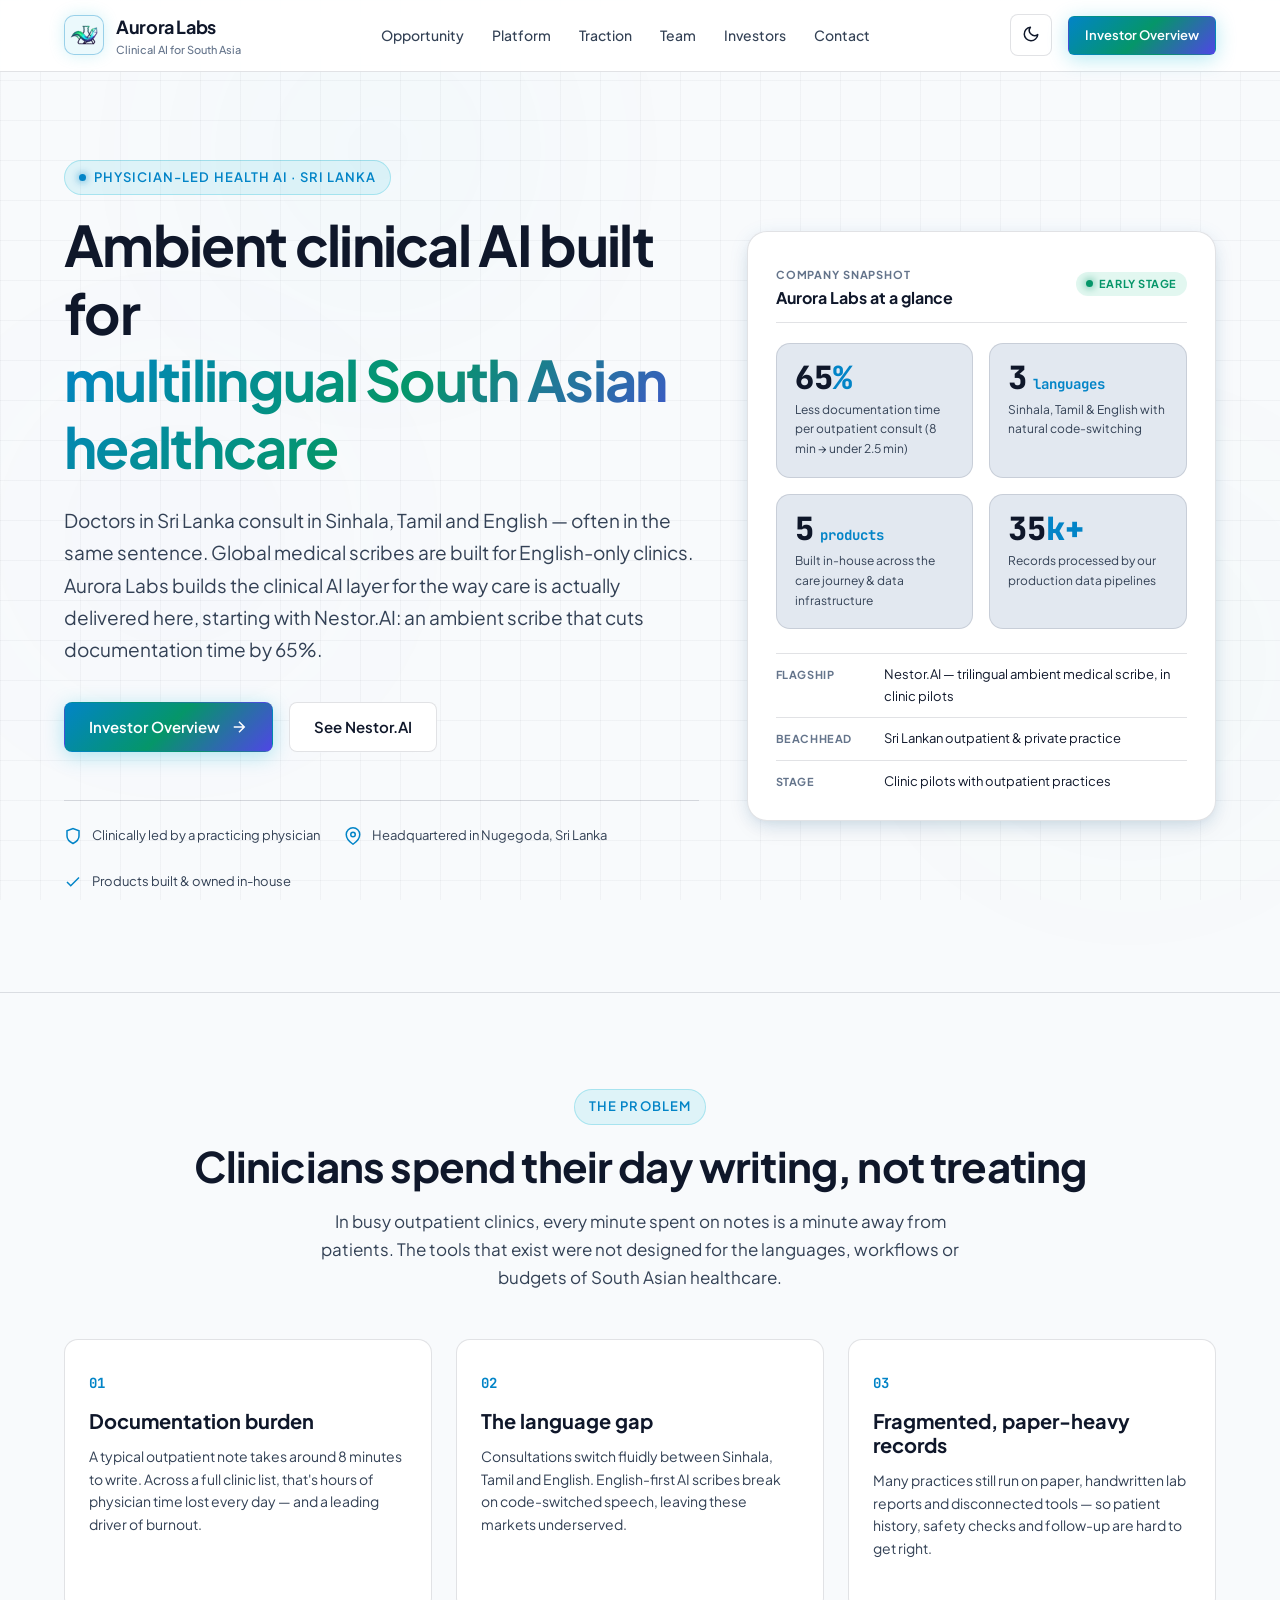
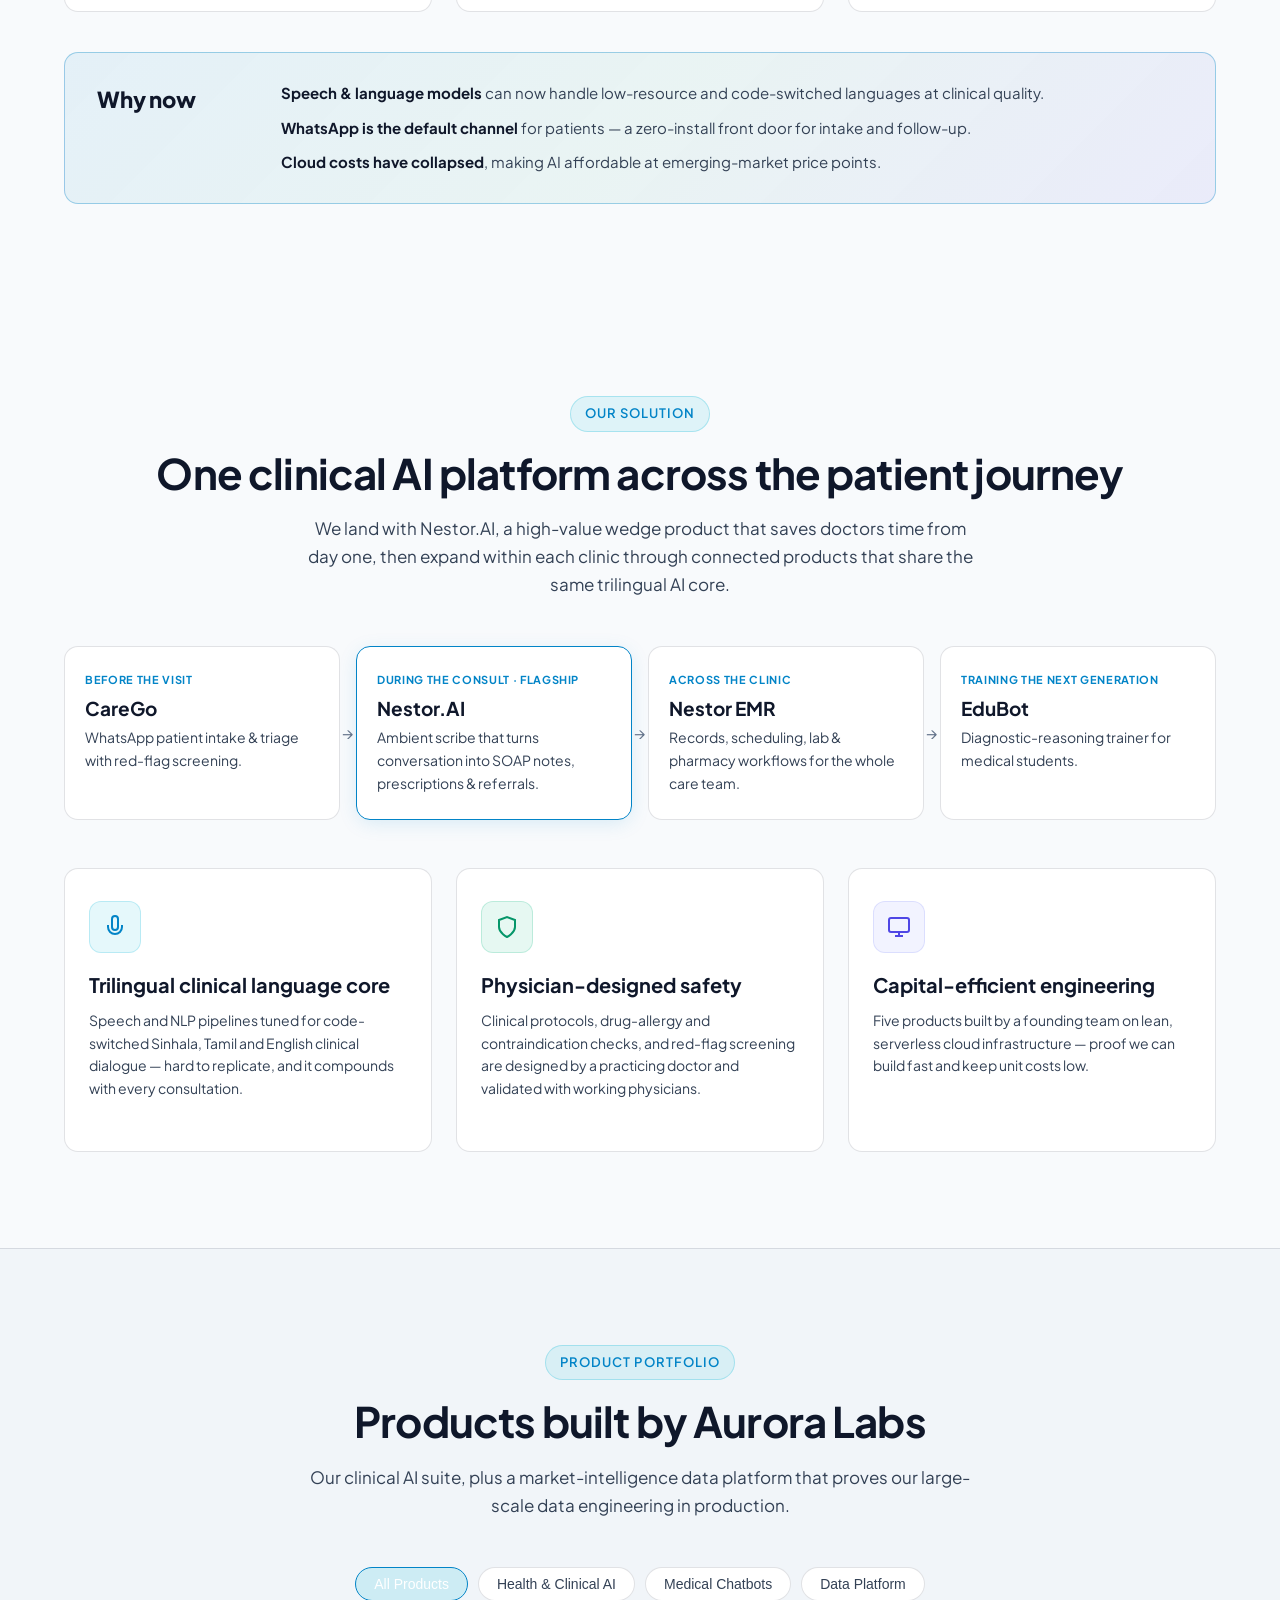
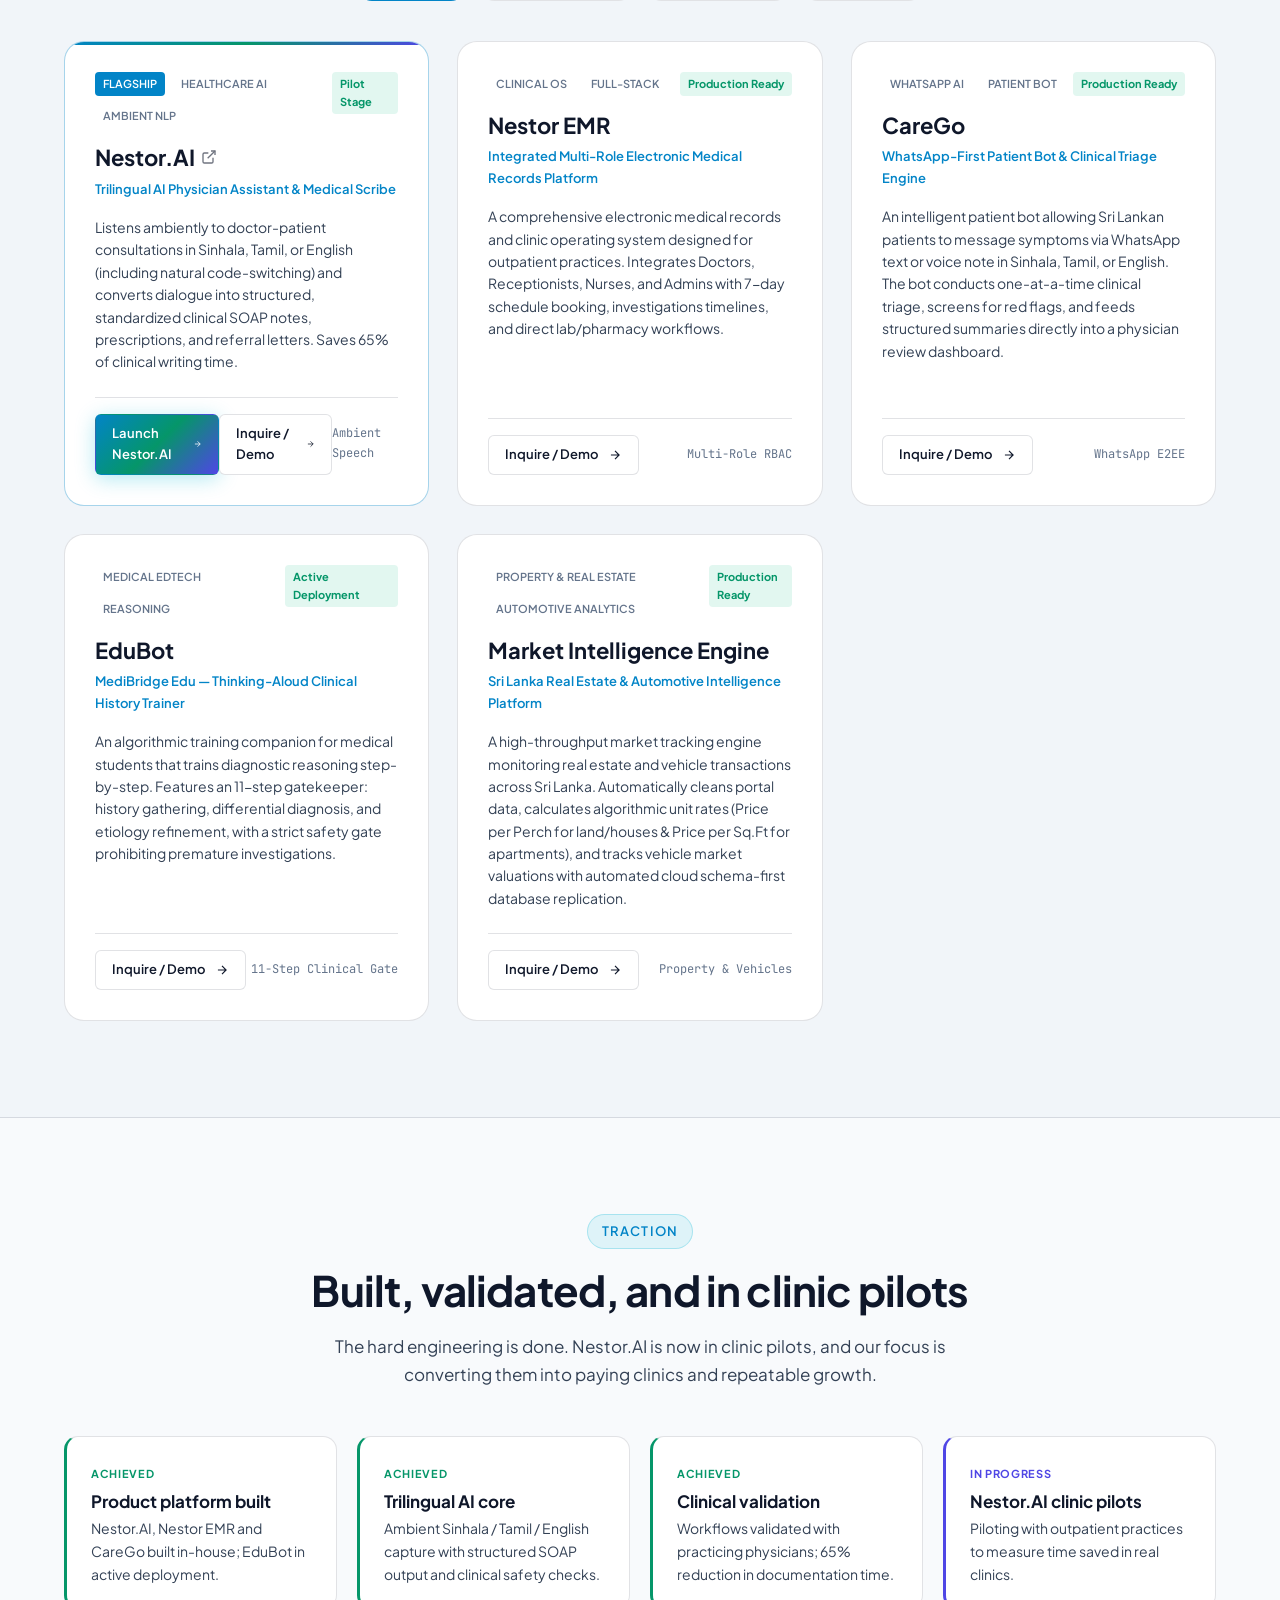
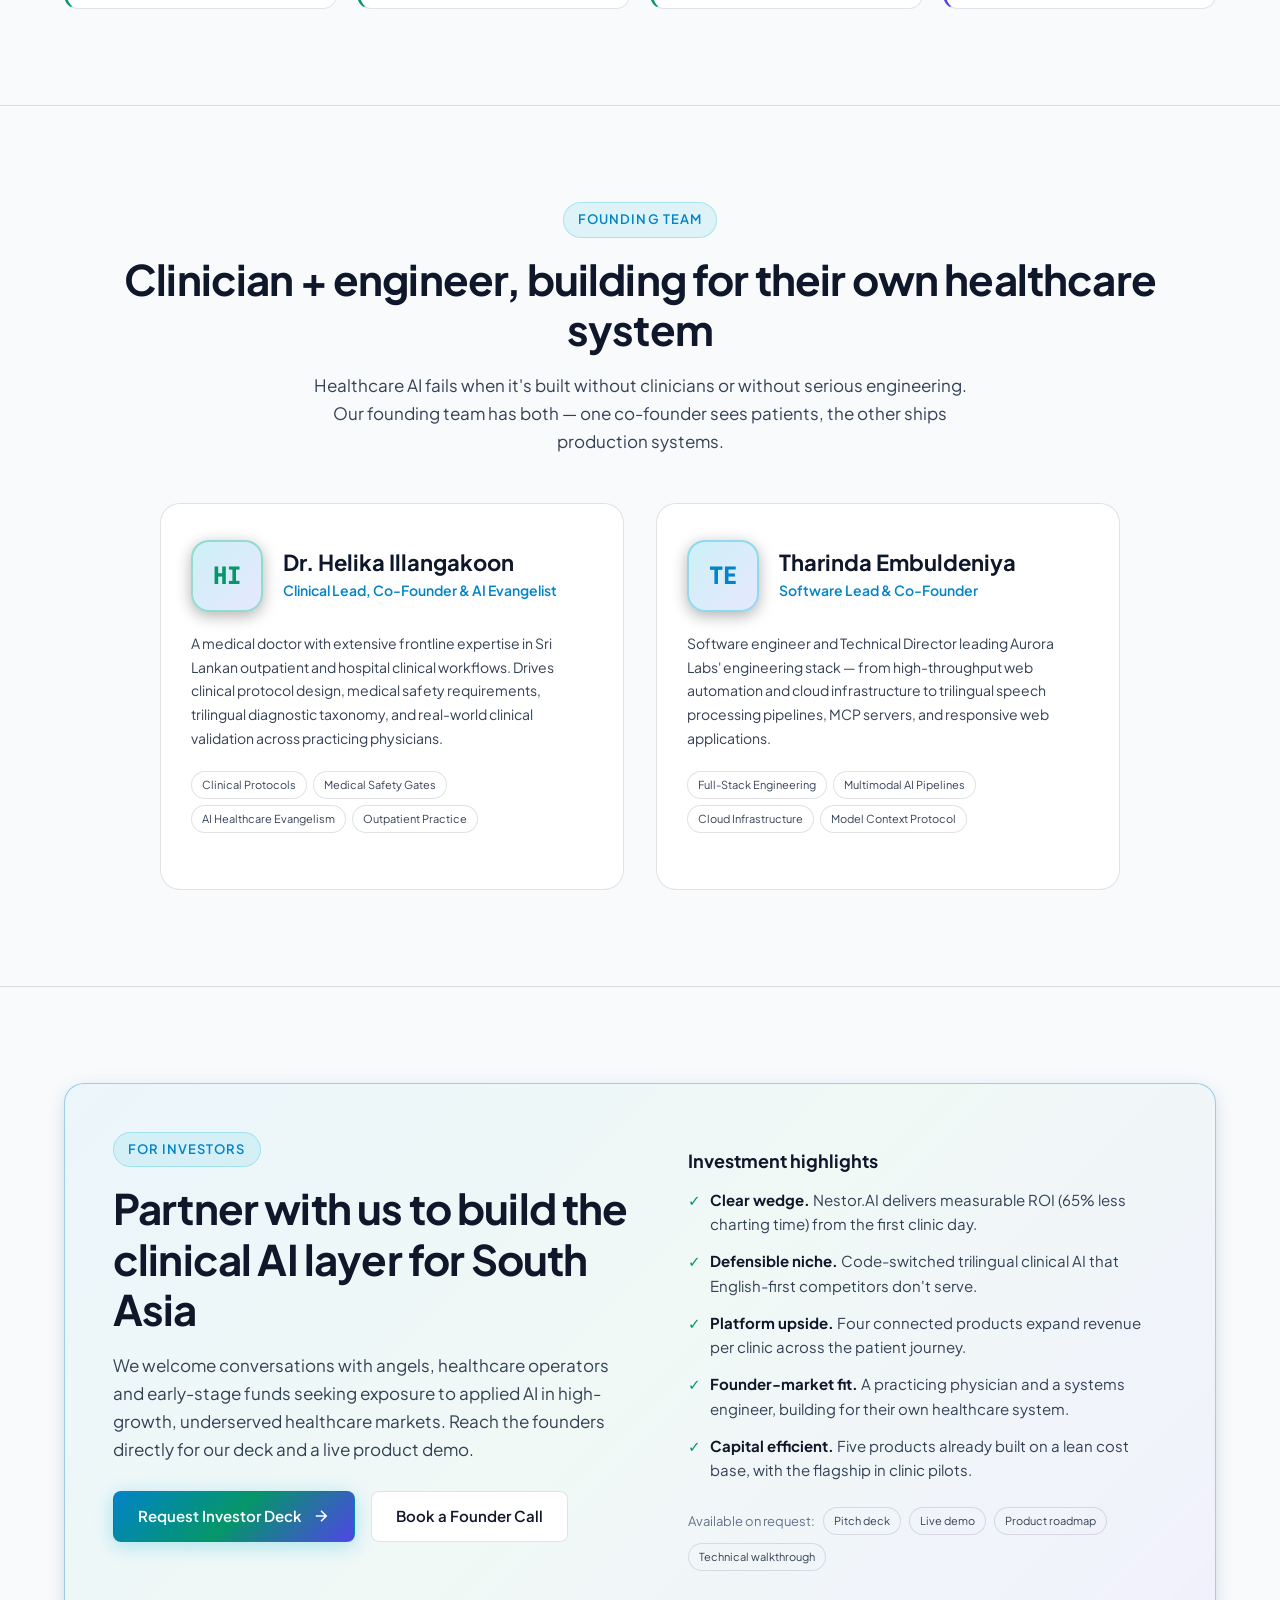
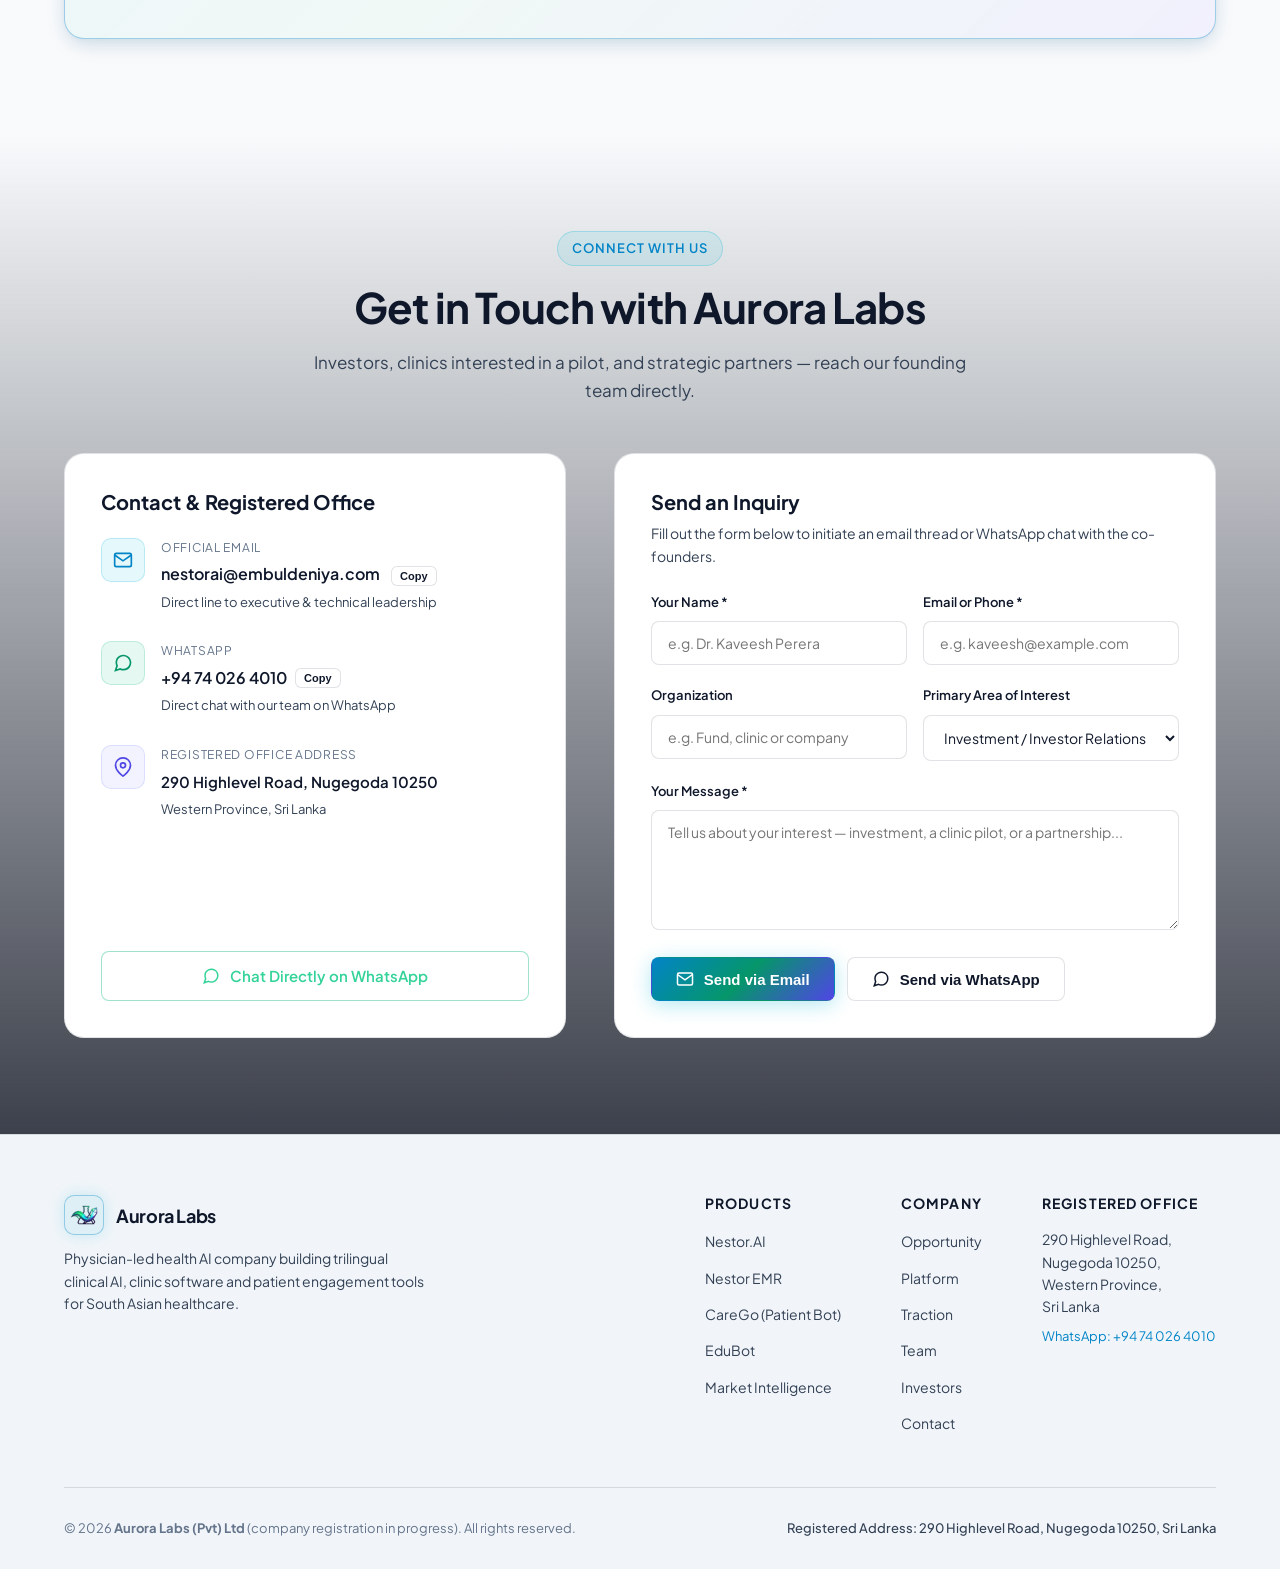
==== commit 7a66fe6a: "feat: serve site from aurora.embuldeniya.com Co-Authored-By: Claude Opus 5.5 <noreply@anthropic.com>" ====
--- a/index.html
+++ b/index.html
@@ -10,7 +10,7 @@
   <meta name="theme-color" content="#070a12">
 
   <!-- Canonical URL -->
-  <link rel="canonical" href="https://embuldeniya.github.io/">
+  <link rel="canonical" href="https://aurora.embuldeniya.com/">
 
   <!-- Favicon & Brand Icons -->
   <link rel="icon" type="image/svg+xml" href="favicon.svg">
@@ -20,11 +20,11 @@
 
   <!-- Open Graph / Facebook / LinkedIn -->
   <meta property="og:type" content="website">
-  <meta property="og:url" content="https://embuldeniya.github.io/">
+  <meta property="og:url" content="https://aurora.embuldeniya.com/">
   <meta property="og:title" content="Aurora Labs — Clinical AI for Multilingual South Asian Healthcare">
   <meta property="og:description" content="Physician-led health AI from Sri Lanka. Nestor.AI is a trilingual ambient medical scribe that cuts documentation time by 65%.">
   <meta property="og:site_name" content="Aurora Labs">
-  <meta property="og:image" content="https://embuldeniya.github.io/assets/images/logo-full-dark.png">
+  <meta property="og:image" content="https://aurora.embuldeniya.com/assets/images/logo-full-dark.png">
   <meta property="og:image:width" content="800">
   <meta property="og:image:height" content="620">
   <meta property="og:image:alt" content="Aurora Labs Logo">
@@ -32,10 +32,10 @@
 
   <!-- Twitter Meta Tags -->
   <meta name="twitter:card" content="summary_large_image">
-  <meta name="twitter:url" content="https://embuldeniya.github.io/">
+  <meta name="twitter:url" content="https://aurora.embuldeniya.com/">
   <meta name="twitter:title" content="Aurora Labs — Clinical AI for Multilingual South Asian Healthcare">
   <meta name="twitter:description" content="Physician-led health AI from Sri Lanka. Nestor.AI is a trilingual ambient medical scribe that cuts documentation time by 65%.">
-  <meta name="twitter:image" content="https://embuldeniya.github.io/assets/images/logo-full-dark.png">
+  <meta name="twitter:image" content="https://aurora.embuldeniya.com/assets/images/logo-full-dark.png">
 
   <!-- Google Fonts: Plus Jakarta Sans & JetBrains Mono -->
   <link rel="preconnect" href="https://fonts.googleapis.com">
